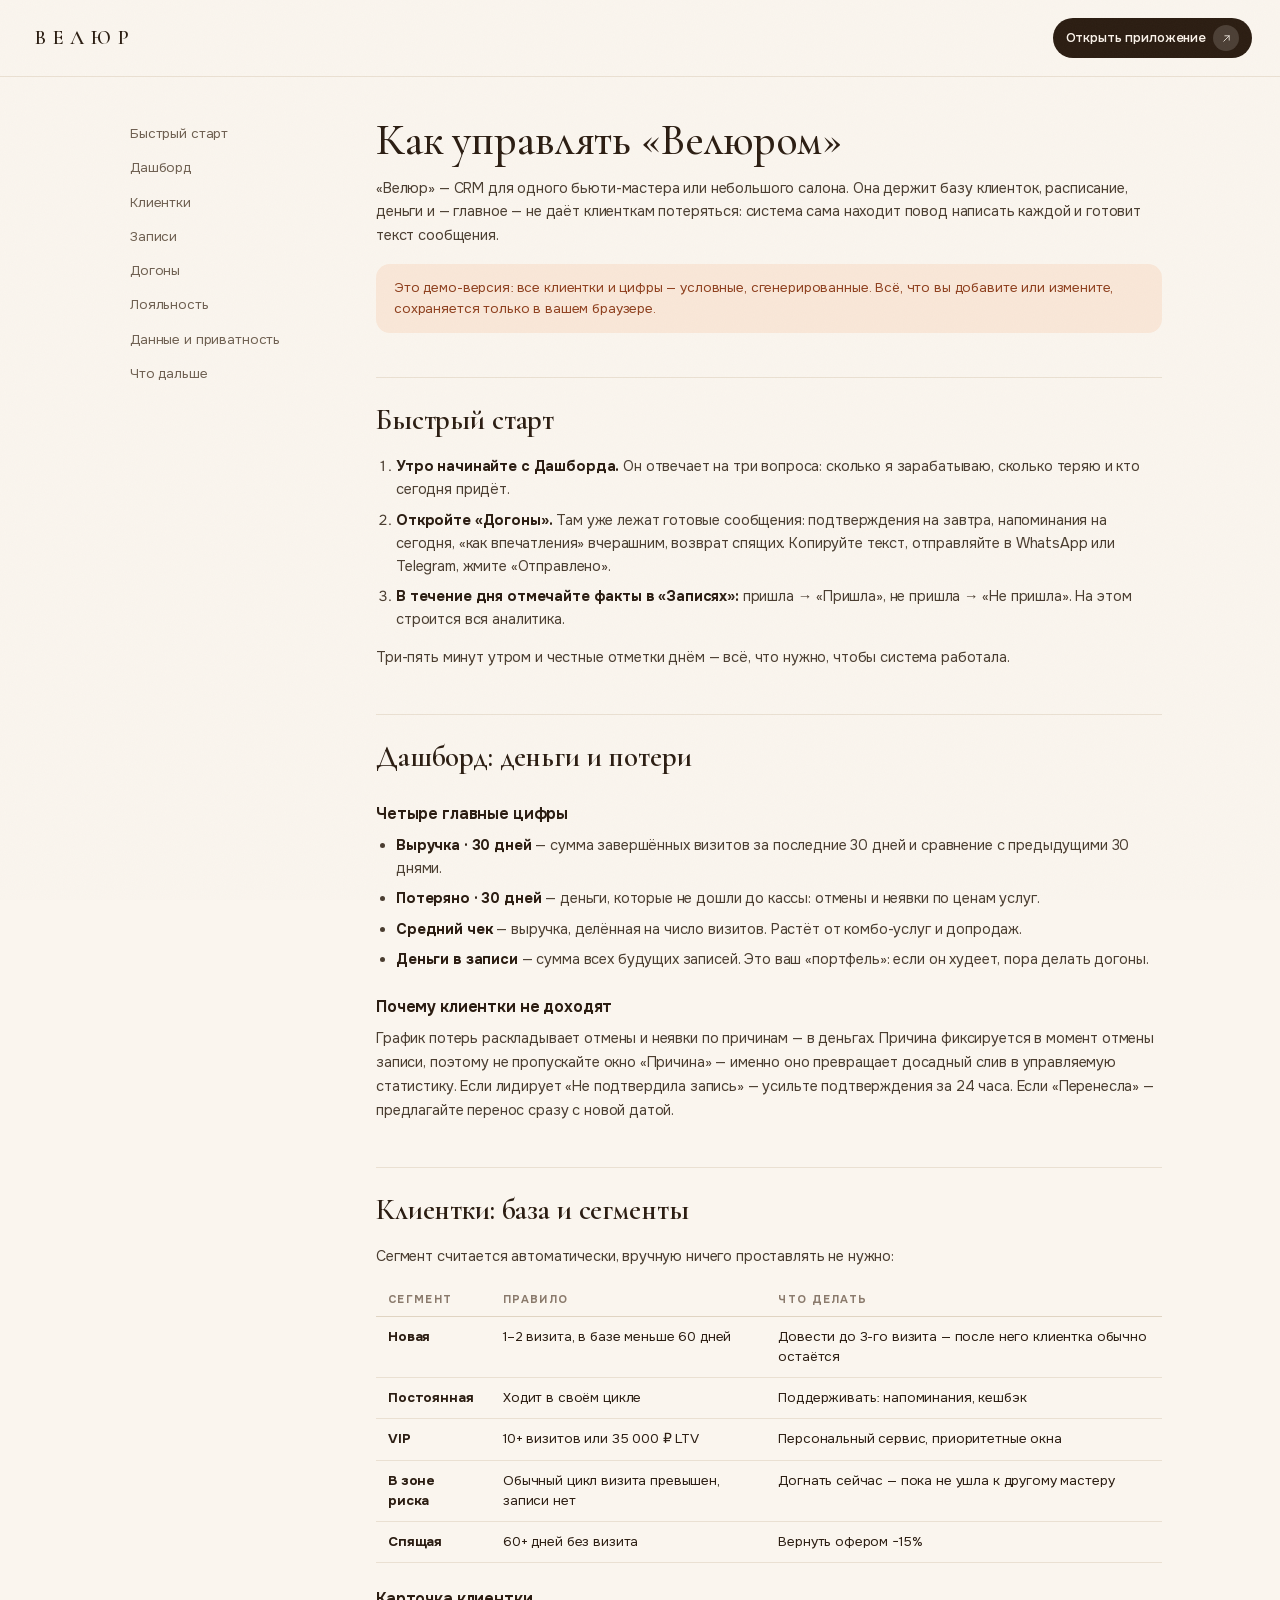
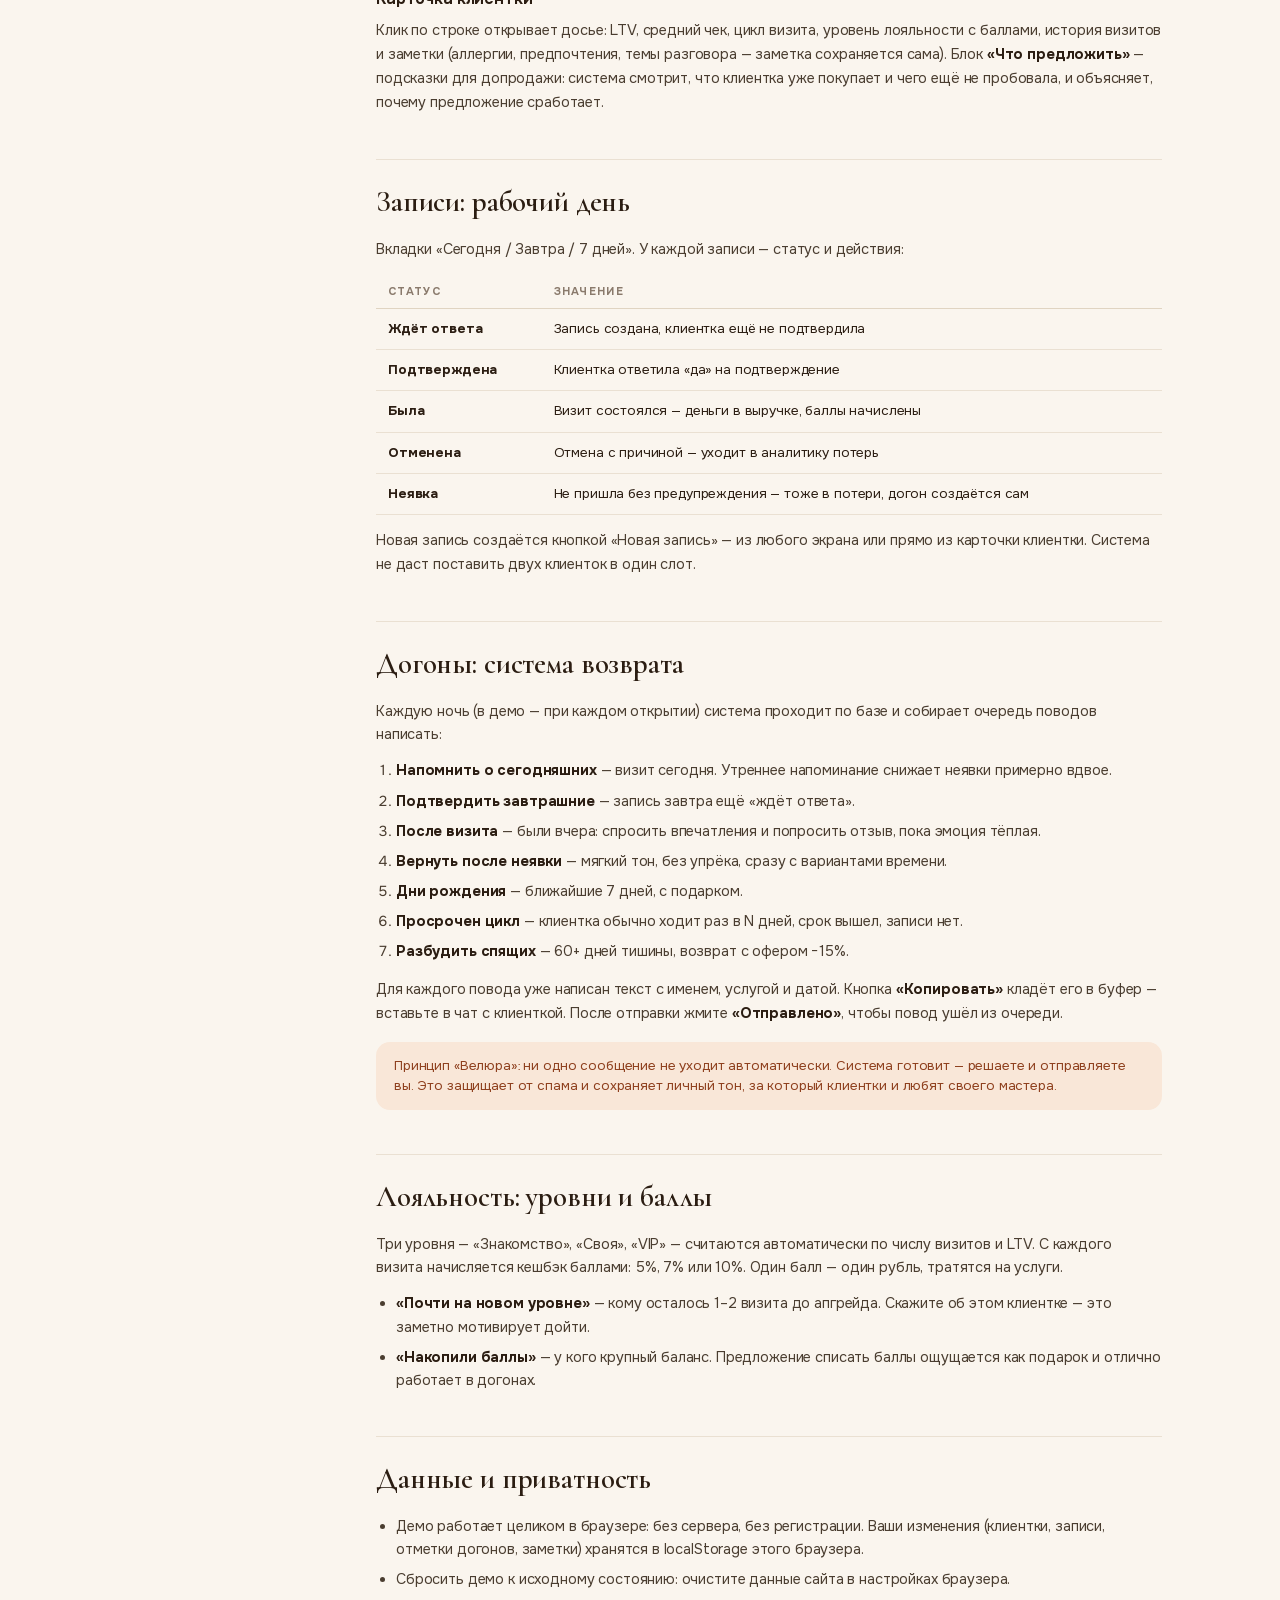
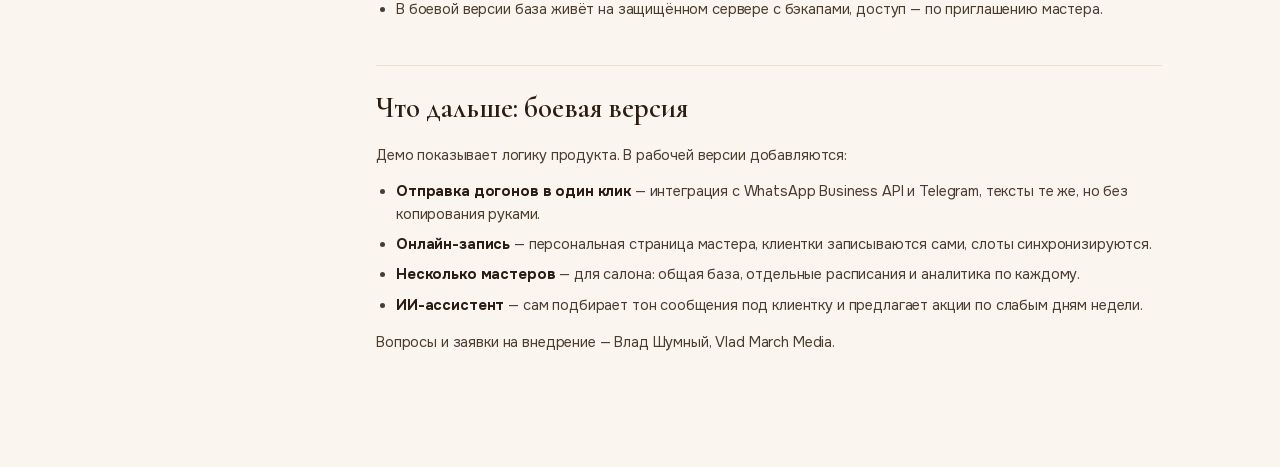
==== docs.html @ 7a808d39 "ВЕЛЮР — CRM для бьюти-мастеров: база клиенток, догоны, аналитика потерь, лояльность Демо на статике:" ====
<!DOCTYPE html>
<html lang="ru">
<head>
  <meta charset="UTF-8">
  <meta name="viewport" content="width=device-width, initial-scale=1.0">
  <title>Документация — ВЕЛЮР CRM</title>
  <meta name="description" content="Как управлять CRM «Велюр»: клиентки, записи, догоны, аналитика, лояльность.">
  <link rel="icon" href="data:image/svg+xml,%3Csvg xmlns='http://www.w3.org/2000/svg' viewBox='0 0 64 64'%3E%3Crect width='64' height='64' rx='14' fill='%232B1D12'/%3E%3Ctext x='32' y='45' font-family='Georgia,serif' font-size='36' fill='%23FBF3EA' text-anchor='middle'%3EВ%3C/text%3E%3C/svg%3E">
  <link rel="stylesheet" href="styles.css">
</head>
<body>
  <div class="docs-topbar">
    <a class="brand-word" style="font-size:20px;" href="index.html">ВЕЛЮР</a>
    <a class="btn btn-primary btn-sm" href="index.html">Открыть приложение <span class="btn-orb"><svg viewBox="0 0 24 24" fill="none" stroke="currentColor" stroke-width="1.5" stroke-linecap="round" stroke-linejoin="round"><path d="M7 17 17 7M9 7h8v8"/></svg></span></a>
  </div>

  <div class="docs-shell">
    <nav class="docs-toc">
      <a href="#start">Быстрый старт</a>
      <a href="#dashboard">Дашборд</a>
      <a href="#clients">Клиентки</a>
      <a href="#schedule">Записи</a>
      <a href="#retention">Догоны</a>
      <a href="#loyalty">Лояльность</a>
      <a href="#data">Данные и приватность</a>
      <a href="#next">Что дальше</a>
    </nav>

    <article class="docs-body">
      <h1>Как управлять «Велюром»</h1>
      <p>«Велюр» — CRM для одного бьюти-мастера или небольшого салона. Она держит базу клиенток, расписание, деньги и — главное — не даёт клиенткам потеряться: система сама находит повод написать каждой и готовит текст сообщения.</p>
      <div class="doc-note">Это демо-версия: все клиентки и цифры — условные, сгенерированные. Всё, что вы добавите или измените, сохраняется только в вашем браузере.</div>

      <h2 id="start">Быстрый старт</h2>
      <ol>
        <li><b>Утро начинайте с Дашборда.</b> Он отвечает на три вопроса: сколько я зарабатываю, сколько теряю и кто сегодня придёт.</li>
        <li><b>Откройте «Догоны».</b> Там уже лежат готовые сообщения: подтверждения на завтра, напоминания на сегодня, «как впечатления» вчерашним, возврат спящих. Копируйте текст, отправляйте в WhatsApp или Telegram, жмите «Отправлено».</li>
        <li><b>В течение дня отмечайте факты в «Записях»:</b> пришла → «Пришла», не пришла → «Не пришла». На этом строится вся аналитика.</li>
      </ol>
      <p>Три-пять минут утром и честные отметки днём — всё, что нужно, чтобы система работала.</p>

      <h2 id="dashboard">Дашборд: деньги и потери</h2>
      <h3>Четыре главные цифры</h3>
      <ul>
        <li><b>Выручка · 30 дней</b> — сумма завершённых визитов за последние 30 дней и сравнение с предыдущими 30 днями.</li>
        <li><b>Потеряно · 30 дней</b> — деньги, которые не дошли до кассы: отмены и неявки по ценам услуг.</li>
        <li><b>Средний чек</b> — выручка, делённая на число визитов. Растёт от комбо-услуг и допродаж.</li>
        <li><b>Деньги в записи</b> — сумма всех будущих записей. Это ваш «портфель»: если он худеет, пора делать догоны.</li>
      </ul>
      <h3>Почему клиентки не доходят</h3>
      <p>График потерь раскладывает отмены и неявки по причинам — в деньгах. Причина фиксируется в момент отмены записи, поэтому не пропускайте окно «Причина» — именно оно превращает досадный слив в управляемую статистику. Если лидирует «Не подтвердила запись» — усильте подтверждения за 24 часа. Если «Перенесла» — предлагайте перенос сразу с новой датой.</p>

      <h2 id="clients">Клиентки: база и сегменты</h2>
      <p>Сегмент считается автоматически, вручную ничего проставлять не нужно:</p>
      <table>
        <tr><th>Сегмент</th><th>Правило</th><th>Что делать</th></tr>
        <tr><td><b>Новая</b></td><td>1–2 визита, в базе меньше 60 дней</td><td>Довести до 3-го визита — после него клиентка обычно остаётся</td></tr>
        <tr><td><b>Постоянная</b></td><td>Ходит в своём цикле</td><td>Поддерживать: напоминания, кешбэк</td></tr>
        <tr><td><b>VIP</b></td><td>10+ визитов или 35 000 ₽ LTV</td><td>Персональный сервис, приоритетные окна</td></tr>
        <tr><td><b>В зоне риска</b></td><td>Обычный цикл визита превышен, записи нет</td><td>Догнать сейчас — пока не ушла к другому мастеру</td></tr>
        <tr><td><b>Спящая</b></td><td>60+ дней без визита</td><td>Вернуть офером −15%</td></tr>
      </table>
      <h3>Карточка клиентки</h3>
      <p>Клик по строке открывает досье: LTV, средний чек, цикл визита, уровень лояльности с баллами, история визитов и заметки (аллергии, предпочтения, темы разговора — заметка сохраняется сама). Блок <b>«Что предложить»</b> — подсказки для допродажи: система смотрит, что клиентка уже покупает и чего ещё не пробовала, и объясняет, почему предложение сработает.</p>

      <h2 id="schedule">Записи: рабочий день</h2>
      <p>Вкладки «Сегодня / Завтра / 7 дней». У каждой записи — статус и действия:</p>
      <table>
        <tr><th>Статус</th><th>Значение</th></tr>
        <tr><td><b>Ждёт ответа</b></td><td>Запись создана, клиентка ещё не подтвердила</td></tr>
        <tr><td><b>Подтверждена</b></td><td>Клиентка ответила «да» на подтверждение</td></tr>
        <tr><td><b>Была</b></td><td>Визит состоялся — деньги в выручке, баллы начислены</td></tr>
        <tr><td><b>Отменена</b></td><td>Отмена с причиной — уходит в аналитику потерь</td></tr>
        <tr><td><b>Неявка</b></td><td>Не пришла без предупреждения — тоже в потери, догон создаётся сам</td></tr>
      </table>
      <p>Новая запись создаётся кнопкой «Новая запись» — из любого экрана или прямо из карточки клиентки. Система не даст поставить двух клиенток в один слот.</p>

      <h2 id="retention">Догоны: система возврата</h2>
      <p>Каждую ночь (в демо — при каждом открытии) система проходит по базе и собирает очередь поводов написать:</p>
      <ol>
        <li><b>Напомнить о сегодняшних</b> — визит сегодня. Утреннее напоминание снижает неявки примерно вдвое.</li>
        <li><b>Подтвердить завтрашние</b> — запись завтра ещё «ждёт ответа».</li>
        <li><b>После визита</b> — были вчера: спросить впечатления и попросить отзыв, пока эмоция тёплая.</li>
        <li><b>Вернуть после неявки</b> — мягкий тон, без упрёка, сразу с вариантами времени.</li>
        <li><b>Дни рождения</b> — ближайшие 7 дней, с подарком.</li>
        <li><b>Просрочен цикл</b> — клиентка обычно ходит раз в N дней, срок вышел, записи нет.</li>
        <li><b>Разбудить спящих</b> — 60+ дней тишины, возврат с офером −15%.</li>
      </ol>
      <p>Для каждого повода уже написан текст с именем, услугой и датой. Кнопка <b>«Копировать»</b> кладёт его в буфер — вставьте в чат с клиенткой. После отправки жмите <b>«Отправлено»</b>, чтобы повод ушёл из очереди.</p>
      <div class="doc-note">Принцип «Велюра»: ни одно сообщение не уходит автоматически. Система готовит — решаете и отправляете вы. Это защищает от спама и сохраняет личный тон, за который клиентки и любят своего мастера.</div>

      <h2 id="loyalty">Лояльность: уровни и баллы</h2>
      <p>Три уровня — «Знакомство», «Своя», «VIP» — считаются автоматически по числу визитов и LTV. С каждого визита начисляется кешбэк баллами: 5%, 7% или 10%. Один балл — один рубль, тратятся на услуги.</p>
      <ul>
        <li><b>«Почти на новом уровне»</b> — кому осталось 1–2 визита до апгрейда. Скажите об этом клиентке — это заметно мотивирует дойти.</li>
        <li><b>«Накопили баллы»</b> — у кого крупный баланс. Предложение списать баллы ощущается как подарок и отлично работает в догонах.</li>
      </ul>

      <h2 id="data">Данные и приватность</h2>
      <ul>
        <li>Демо работает целиком в браузере: без сервера, без регистрации. Ваши изменения (клиентки, записи, отметки догонов, заметки) хранятся в localStorage этого браузера.</li>
        <li>Сбросить демо к исходному состоянию: очистите данные сайта в настройках браузера.</li>
        <li>В боевой версии база живёт на защищённом сервере с бэкапами, доступ — по приглашению мастера.</li>
      </ul>

      <h2 id="next">Что дальше: боевая версия</h2>
      <p>Демо показывает логику продукта. В рабочей версии добавляются:</p>
      <ul>
        <li><b>Отправка догонов в один клик</b> — интеграция с WhatsApp Business API и Telegram, тексты те же, но без копирования руками.</li>
        <li><b>Онлайн-запись</b> — персональная страница мастера, клиентки записываются сами, слоты синхронизируются.</li>
        <li><b>Несколько мастеров</b> — для салона: общая база, отдельные расписания и аналитика по каждому.</li>
        <li><b>ИИ-ассистент</b> — сам подбирает тон сообщения под клиентку и предлагает акции по слабым дням недели.</li>
      </ul>
      <p>Вопросы и заявки на внедрение — Влад Шумный, Vlad March Media.</p>
    </article>
  </div>
</body>
</html>
---- styles.css ----
/* ВЕЛЮР — дизайн-система.
   Тёплый editorial-продакт: пергамент, коньячный ink, терракотовый акцент.
   Cormorant Garamond (дисплей) + Onest (UI), обе с кириллицей. */

@import url('assets/fonts/fonts.css');

:root {
  /* Поверхности */
  --parchment: #FAF5EE;
  --canvas: #FFFFFF;
  --fog: #F4EDE3;
  --mist: #F9E7D8;
  --ink: #2B1D12;
  --ink-2: #6E5F50;
  --ink-3: #8A7A6C; /* 4.5:1 на пергаменте — мелкий функциональный текст читается */
  --hairline: #EAE0D2;
  --hairline-2: #E0D4C2;

  /* Акценты */
  --accent: #B4542A;
  --accent-deep: #8E3F1D;
  --accent-soft: #F6DCCB;
  --blush: #EBC3CC;
  --blush-deep: #B96A7E;

  /* Статусы (зарезервированы, не для серий) */
  --good: #1B8A5A;
  --good-soft: #E3F1E8;
  --warn: #A8791A;
  --warn-soft: #F6EDD7;
  --bad: #B23330;
  --bad-soft: #F7E4E1;
  --neutral-soft: #EFE9DF;

  /* Категориальная палитра графиков (валидирована: CVD/контраст) */
  --c1: #C05B2E;
  --c2: #1B8A5A;
  --c3: #8A5A9E;
  --c4: #A8791A;
  --c5: #4E68B8;
  --c6: #C4718A;

  /* Тени */
  --shadow-card: 0 0 0 1px rgba(43, 29, 18, 0.04), 0 12px 24px -12px rgba(43, 29, 18, 0.12);
  --shadow-float: 0 0 0 1px rgba(43, 29, 18, 0.05), 0 24px 48px -16px rgba(43, 29, 18, 0.22);

  /* Радиусы */
  --r-card: 20px;
  --r-input: 12px;
  --r-chip: 999px;

  /* Шрифты */
  --font-display: 'Cormorant Garamond', 'Georgia', serif;
  --font-ui: 'Onest', -apple-system, sans-serif;

  /* Motion */
  --dur-fast: 140ms;
  --dur-base: 240ms;
  --dur-slow: 520ms;
  --dur-cinematic: 800ms;
  --ease-standard: cubic-bezier(0.32, 0.72, 0, 1);
  --ease-out-soft: cubic-bezier(0.22, 0.61, 0.36, 1);
  --ease-spring: cubic-bezier(0.34, 1.4, 0.44, 1);
}

* { margin: 0; padding: 0; box-sizing: border-box; }
html { -webkit-text-size-adjust: 100%; }
body {
  font-family: var(--font-ui);
  font-size: 14.5px;
  line-height: 1.5;
  color: var(--ink);
  background: var(--parchment);
  -webkit-font-smoothing: antialiased;
  letter-spacing: -0.01em;
}
button { font: inherit; color: inherit; background: none; border: 0; cursor: pointer; }
input, select, textarea { font: inherit; color: inherit; }
a { color: inherit; }
::selection { background: var(--accent-soft); }
:focus-visible { outline: 2px solid var(--accent); outline-offset: 2px; border-radius: 8px; }
tr:focus-visible { outline-offset: -2px; }

/* Зерно поверх всего — тактильность бумаги */
body::after {
  content: '';
  position: fixed; inset: 0;
  pointer-events: none; z-index: 200;
  opacity: 0.028;
  background-image: url("data:image/svg+xml,%3Csvg xmlns='http://www.w3.org/2000/svg' width='140' height='140'%3E%3Cfilter id='n'%3E%3CfeTurbulence type='fractalNoise' baseFrequency='0.9' numOctaves='2'/%3E%3C/filter%3E%3Crect width='140' height='140' filter='url(%23n)'/%3E%3C/svg%3E");
}

/* ==================== Каркас ==================== */
.shell { display: flex; min-height: 100dvh; }

.sidebar {
  width: 244px; flex: 0 0 244px;
  padding: 26px 18px 20px;
  display: flex; flex-direction: column; gap: 6px;
  border-right: 1px solid var(--hairline);
  position: sticky; top: 0; height: 100dvh;
}
.brand { padding: 2px 10px 18px; }
.brand-word {
  font-family: var(--font-display);
  font-size: 27px; font-weight: 600;
  letter-spacing: 0.34em; text-indent: 0.34em;
  color: var(--ink);
  display: block; text-align: center;
  text-decoration: none;
}
.brand-sub {
  display: block; text-align: center;
  font-size: 10px; letter-spacing: 0.32em; text-indent: 0.32em;
  text-transform: uppercase; color: var(--ink-3);
  margin-top: 3px;
}

.master {
  display: flex; align-items: center; gap: 10px;
  padding: 10px; margin-bottom: 14px;
  background: var(--canvas);
  border: 1px solid var(--hairline);
  border-radius: 14px;
}
.master .ava { flex: 0 0 auto; }
.master b { display: block; font-size: 13.5px; font-weight: 600; }
.master span { display: block; font-size: 11.5px; color: var(--ink-3); margin-top: 1px; }

.nav { display: flex; flex-direction: column; gap: 2px; }
.nav-item {
  display: flex; align-items: center; gap: 11px;
  padding: 9.5px 12px;
  border-radius: 12px;
  font-size: 14px; font-weight: 500;
  color: var(--ink-2);
  text-decoration: none;
  transition: background var(--dur-fast) var(--ease-standard), color var(--dur-fast) var(--ease-standard);
  position: relative;
}
.nav-item svg { width: 18px; height: 18px; flex: 0 0 auto; stroke-width: 1.5; }
.nav-item:hover { background: var(--fog); color: var(--ink); }
.nav-item.active { background: var(--ink); color: #FBF3EA; }
.nav-item .nav-count {
  margin-left: auto;
  font-size: 11px; font-weight: 600;
  min-width: 20px; height: 20px; padding: 0 6px;
  display: inline-flex; align-items: center; justify-content: center;
  border-radius: 999px;
  background: var(--accent); color: #fff;
  position: relative; overflow: hidden;
}
/* шиммер по счётчику догонов */
.nav-count::after {
  content: '';
  position: absolute; inset: 0;
  background: linear-gradient(115deg, transparent 30%, rgba(255,255,255,0.45) 50%, transparent 70%);
  transform: translateX(-110%);
  animation: sheen 5.5s var(--ease-standard) infinite;
}
@keyframes sheen { 0%, 62% { transform: translateX(-110%); } 82%, 100% { transform: translateX(110%); } }

.sidebar-foot { margin-top: auto; display: flex; flex-direction: column; gap: 10px; padding: 0 6px; }
.demo-chip {
  display: inline-flex; align-items: center; gap: 7px;
  font-size: 11px; letter-spacing: 0.08em; text-transform: uppercase;
  color: var(--ink-3);
}
.live-dot {
  width: 7px; height: 7px; border-radius: 50%;
  background: var(--good);
  box-shadow: 0 0 0 0 rgba(27, 138, 90, 0.4);
  animation: pulse 2.6s var(--ease-standard) infinite;
}
@keyframes pulse {
  0% { box-shadow: 0 0 0 0 rgba(27, 138, 90, 0.38); }
  60% { box-shadow: 0 0 0 8px rgba(27, 138, 90, 0); }
  100% { box-shadow: 0 0 0 0 rgba(27, 138, 90, 0); }
}

/* ==================== Основная область ==================== */
.main { flex: 1; min-width: 0; padding: 30px 36px 60px; }
.page-head { display: flex; align-items: flex-end; justify-content: space-between; gap: 16px; margin-bottom: 24px; }
.page-title {
  font-family: var(--font-display);
  font-size: 38px; font-weight: 500; line-height: 1.05;
  letter-spacing: -0.01em;
}
.page-kicker {
  font-size: 11.5px; letter-spacing: 0.22em; text-transform: uppercase;
  color: var(--accent); font-weight: 600;
  margin-bottom: 8px;
}
.page-sub { color: var(--ink-2); margin-top: 8px; font-size: 14px; max-width: 60ch; }
.head-actions { display: flex; gap: 10px; align-items: center; flex: 0 0 auto; }

/* ==================== Кнопки ==================== */
.btn {
  display: inline-flex; align-items: center; gap: 9px;
  padding: 10px 18px;
  border-radius: 999px;
  text-decoration: none;
  font-size: 14px; font-weight: 550;
  transition: transform var(--dur-fast) var(--ease-standard), background var(--dur-fast) var(--ease-standard),
              border-color var(--dur-fast) var(--ease-standard), box-shadow var(--dur-base) var(--ease-standard);
  white-space: nowrap;
}
.btn:active { transform: scale(0.97); }
.btn-primary { background: var(--ink); color: #FBF3EA; padding-right: 8px; }
.btn-primary:hover { background: #3C2A1A; box-shadow: 0 10px 22px -10px rgba(43, 29, 18, 0.5); }
.btn-primary .btn-orb {
  width: 26px; height: 26px; border-radius: 50%;
  background: rgba(251, 243, 234, 0.16);
  display: inline-flex; align-items: center; justify-content: center;
  transition: transform var(--dur-base) var(--ease-spring), background var(--dur-fast) var(--ease-standard);
}
.btn-primary:hover .btn-orb { transform: translateX(2px) scale(1.06); background: var(--accent); }
.btn-orb svg { width: 13px; height: 13px; }
.btn-ghost {
  border: 1px solid var(--hairline-2);
  background: var(--canvas); color: var(--ink);
}
.btn-ghost:hover { border-color: var(--ink-3); background: var(--fog); }
.btn-accent { background: var(--accent); color: #fff; }
.btn-accent:hover { background: var(--accent-deep); }
.btn-sm { padding: 7px 13px; font-size: 13px; gap: 7px; }
.btn-icon {
  width: 34px; height: 34px; padding: 0;
  border-radius: 10px; display: inline-flex; align-items: center; justify-content: center;
  color: var(--ink-2);
  transition: background var(--dur-fast) var(--ease-standard), color var(--dur-fast) var(--ease-standard);
}
.btn-icon:hover { background: var(--fog); color: var(--ink); }
.btn-icon svg { width: 17px; height: 17px; }

/* ==================== Карточки / сетки ==================== */
.card {
  background: var(--canvas);
  border-radius: var(--r-card);
  box-shadow: var(--shadow-card);
  padding: 22px;
}
.card-title { font-size: 15px; font-weight: 650; letter-spacing: -0.01em; display: flex; align-items: center; gap: 8px; }
.card-hint { font-size: 12.5px; color: var(--ink-3); margin-top: 2px; }
.card-head { display: flex; align-items: flex-start; justify-content: space-between; gap: 12px; margin-bottom: 16px; }

.grid-stats { display: grid; grid-template-columns: repeat(4, 1fr); gap: 14px; margin-bottom: 14px; }
.grid-stats.grid-3 { grid-template-columns: repeat(3, 1fr); }
.grid-2 { display: grid; grid-template-columns: 1.55fr 1fr; gap: 14px; margin-bottom: 14px; }
.grid-2b { display: grid; grid-template-columns: 1fr 1fr; gap: 14px; margin-bottom: 14px; }

/* Горизонтальные бары */
.hb-row { display: grid; grid-template-columns: 150px 1fr 110px; gap: 12px; align-items: center; padding: 7px 0; }
.hb-label { font-size: 13px; color: var(--ink-2); white-space: nowrap; overflow: hidden; text-overflow: ellipsis; }
.hb-track { height: 14px; border-radius: 4px; background: var(--fog); overflow: hidden; }
.hb-fill { height: 100%; border-radius: 4px; }
.hb-val { text-align: right; font-size: 13px; font-weight: 650; font-variant-numeric: tabular-nums; white-space: nowrap; }

/* Стат-плитки */
.stat { position: relative; overflow: hidden; }
.stat .stat-label { font-size: 12px; letter-spacing: 0.14em; text-transform: uppercase; color: var(--ink-3); font-weight: 600; }
.stat .stat-value {
  font-family: var(--font-display);
  font-size: 40px; font-weight: 600; line-height: 1.08;
  margin-top: 10px; letter-spacing: -0.01em;
  font-variant-numeric: lining-nums;
}
.stat .stat-value small { font-size: 22px; font-weight: 500; color: var(--ink-2); }
.stat .stat-foot { margin-top: 8px; font-size: 12.5px; color: var(--ink-2); display: flex; align-items: center; gap: 7px; }
.delta { display: inline-flex; align-items: center; gap: 3px; font-weight: 650; font-size: 12px; padding: 2px 8px; border-radius: 999px; }
.delta.up { color: var(--good); background: var(--good-soft); }
.delta.down { color: var(--bad); background: var(--bad-soft); }
.delta svg { width: 11px; height: 11px; }
.stat-line { position: absolute; top: 0; left: 22px; right: 22px; height: 3px; border-radius: 0 0 4px 4px; background: var(--accent); opacity: 0.85; }
.stat.loss .stat-line { background: var(--bad); }
.stat.money .stat-line { background: var(--good); }
.stat.future .stat-line { background: var(--c4); }

/* ==================== Чипы, теги, статусы ==================== */
.chips { display: flex; gap: 8px; flex-wrap: wrap; }
.chip {
  padding: 7px 14px;
  border-radius: 999px;
  font-size: 13px; font-weight: 500;
  border: 1px solid var(--hairline-2);
  background: var(--canvas); color: var(--ink-2);
  transition: all var(--dur-fast) var(--ease-standard);
}
.chip:hover { border-color: var(--ink-3); color: var(--ink); }
.chip.active { background: var(--ink); color: #FBF3EA; border-color: var(--ink); }
.chip b { font-weight: 650; margin-left: 5px; opacity: 0.65; font-size: 12px; }

.tag {
  display: inline-flex; align-items: center; gap: 5px;
  font-size: 11.5px; font-weight: 600;
  padding: 3px 9px; border-radius: 999px;
}
.tag.vip { background: var(--mist); color: var(--accent-deep); }
.tag.new { background: var(--good-soft); color: var(--good); }
.tag.sleeping { background: var(--neutral-soft); color: var(--ink-2); }
.tag.risk { background: var(--warn-soft); color: var(--warn); }
.tag.regular { background: var(--fog); color: var(--ink-2); }

.status {
  display: inline-flex; align-items: center; gap: 6px;
  font-size: 12px; font-weight: 600;
  padding: 4px 10px; border-radius: 999px;
}
.status::before { content: ''; width: 6px; height: 6px; border-radius: 50%; background: currentColor; }
.status.done { color: var(--good); background: var(--good-soft); }
.status.confirmed { color: #2E6E4E; background: #EAF3EC; }
.status.pending { color: var(--warn); background: var(--warn-soft); }
.status.cancelled { color: var(--ink-2); background: var(--neutral-soft); }
.status.no_show { color: var(--bad); background: var(--bad-soft); }

/* ==================== Аватары ==================== */
.ava {
  width: 38px; height: 38px; border-radius: 50%;
  display: inline-flex; align-items: center; justify-content: center;
  font-size: 13px; font-weight: 650; letter-spacing: 0.02em;
  color: var(--ink);
  flex: 0 0 auto;
}
.ava.lg { width: 56px; height: 56px; font-size: 18px; }
.ava.a0 { background: #F3DCCB; } .ava.a1 { background: #EBD8E4; }
.ava.a2 { background: #D9E6DA; } .ava.a3 { background: #F0E1C8; }
.ava.a4 { background: #DCE2EF; } .ava.a5 { background: #F0D8D4; }

/* ==================== Таблица клиентов ==================== */
.table-wrap { overflow-x: auto; }
table.clients { width: 100%; border-collapse: collapse; }
table.clients th {
  text-align: left; font-size: 11px; font-weight: 650;
  letter-spacing: 0.14em; text-transform: uppercase;
  color: var(--ink-3);
  padding: 10px 14px; border-bottom: 1px solid var(--hairline);
  white-space: nowrap;
}
table.clients td { padding: 12px 14px; border-bottom: 1px solid var(--hairline); font-size: 13.5px; white-space: nowrap; }
table.clients tr:last-child td { border-bottom: 0; }
table.clients tbody tr { cursor: pointer; transition: background var(--dur-fast) var(--ease-standard); }
table.clients tbody tr:hover { background: var(--parchment); }
.cell-name { display: flex; align-items: center; gap: 11px; font-weight: 550; }
.cell-name .sub { display: block; font-weight: 400; font-size: 12px; color: var(--ink-3); }
td.num { font-variant-numeric: tabular-nums; }

.searchbox {
  display: flex; align-items: center; gap: 9px;
  background: var(--canvas);
  border: 1px solid var(--hairline-2);
  border-radius: 999px;
  padding: 9px 16px;
  min-width: 260px;
  transition: border-color var(--dur-fast) var(--ease-standard), box-shadow var(--dur-fast) var(--ease-standard);
}
.searchbox:focus-within { border-color: var(--ink-2); box-shadow: 0 0 0 3px rgba(180, 84, 42, 0.1); }
.searchbox svg { width: 15px; height: 15px; color: var(--ink-3); flex: 0 0 auto; }
.searchbox input { border: 0; outline: 0; background: none; width: 100%; font-size: 14px; }
.searchbox input::placeholder { color: var(--ink-3); }

/* ==================== Расписание ==================== */
.slot-row {
  display: flex; align-items: center; gap: 16px;
  padding: 13px 6px;
  border-bottom: 1px solid var(--hairline);
}
.slot-row:last-child { border-bottom: 0; }
.slot-time {
  font-family: var(--font-display);
  font-size: 21px; font-weight: 600;
  width: 60px; flex: 0 0 auto;
  font-variant-numeric: lining-nums tabular-nums;
}
.slot-info { flex: 1; min-width: 0; }
.slot-info b { font-weight: 600; font-size: 14px; }
.slot-info span { display: block; font-size: 12.5px; color: var(--ink-2); margin-top: 1px; }
.slot-price { font-weight: 650; font-variant-numeric: tabular-nums; font-size: 14px; }
.slot-actions { display: flex; gap: 6px; }
.slot-row.past { opacity: 0.82; }

/* ==================== Догоны ==================== */
.ret-group { margin-bottom: 26px; }
.ret-group-head { display: flex; align-items: baseline; gap: 10px; margin-bottom: 12px; }
.ret-group-head h3 { font-family: var(--font-display); font-size: 22px; font-weight: 600; }
.ret-group-head .cnt { font-size: 12px; font-weight: 650; color: var(--accent-deep); background: var(--mist); border-radius: 999px; padding: 2px 9px; }
.ret-group-head .why { font-size: 12.5px; color: var(--ink-3); }
.ret-grid { display: grid; grid-template-columns: 1fr 1fr; gap: 14px; }
.ret-card { display: flex; flex-direction: column; gap: 12px; position: relative; overflow: hidden; }
.ret-card .ret-who { display: flex; align-items: center; gap: 11px; }
.ret-card .ret-who b { font-size: 14.5px; font-weight: 600; display: block; }
.ret-card .ret-who span { font-size: 12.5px; color: var(--ink-2); display: block; margin-top: 1px; }
.ret-msg {
  background: var(--parchment);
  border: 1px dashed var(--hairline-2);
  border-radius: 14px;
  padding: 13px 15px;
  font-size: 13.5px; line-height: 1.55;
  color: var(--ink);
  white-space: pre-line;
}
.ret-foot { display: flex; align-items: center; gap: 8px; }
.ret-foot .spacer { flex: 1; }
.ret-card.sent { opacity: 0.55; }
.ret-card.sent .ret-msg { text-decoration: none; }
.sent-mark { display: inline-flex; align-items: center; gap: 6px; color: var(--good); font-size: 13px; font-weight: 600; }
.sent-mark svg { width: 14px; height: 14px; }

/* ==================== Лояльность ==================== */
.tier-grid { display: grid; grid-template-columns: repeat(3, 1fr); gap: 14px; margin-bottom: 14px; }
.tier-card { position: relative; overflow: hidden; }
.tier-card .tier-name { font-family: var(--font-display); font-size: 26px; font-weight: 600; }
.tier-card .tier-cond { font-size: 12.5px; color: var(--ink-2); margin-top: 2px; }
.tier-card ul { list-style: none; margin-top: 14px; display: flex; flex-direction: column; gap: 8px; }
.tier-card li { font-size: 13.5px; display: flex; gap: 9px; align-items: flex-start; color: var(--ink-2); }
.tier-card li svg { width: 14px; height: 14px; color: var(--accent); flex: 0 0 auto; margin-top: 2.5px; }
.tier-card .tier-cb {
  position: absolute; top: 18px; right: 18px;
  font-size: 12px; font-weight: 650;
  background: var(--mist); color: var(--accent-deep);
  padding: 4px 11px; border-radius: 999px;
}
.tier-card.hi { background: linear-gradient(160deg, #FFF9F2 0%, var(--mist) 100%); }

/* ==================== Сайд-панель клиента ==================== */
.sheet-veil {
  position: fixed; inset: 0; z-index: 90;
  background: rgba(43, 29, 18, 0.28);
  opacity: 0; pointer-events: none;
  transition: opacity var(--dur-base) var(--ease-standard);
}
.sheet-veil.open { opacity: 1; pointer-events: auto; }
.sheet {
  position: fixed; top: 0; right: 0; bottom: 0; z-index: 91;
  width: min(460px, 100vw);
  background: var(--parchment);
  box-shadow: var(--shadow-float);
  transform: translateX(103%);
  transition: transform var(--dur-slow) var(--ease-standard);
  overflow-y: auto;
  padding: 26px 26px 40px;
}
.sheet.open { transform: translateX(0); }
.sheet-close { position: absolute; top: 18px; right: 18px; }
.sheet-head { display: flex; gap: 14px; align-items: center; margin-bottom: 6px; }
.sheet-head h2 { font-family: var(--font-display); font-size: 27px; font-weight: 600; line-height: 1.1; }
.sheet-contacts { font-size: 13px; color: var(--ink-2); margin: 2px 0 0; }
.sheet-tags { display: flex; gap: 6px; margin-top: 7px; flex-wrap: wrap; }
.sheet-actions { display: flex; gap: 8px; margin: 16px 0; }
.sheet-section { margin-top: 18px; }
.sheet-section > h4 {
  font-size: 11px; font-weight: 650; letter-spacing: 0.18em; text-transform: uppercase;
  color: var(--ink-3); margin-bottom: 10px;
}
.kv-grid { display: grid; grid-template-columns: 1fr 1fr; gap: 10px; }
.kv {
  background: var(--canvas); border-radius: 14px; padding: 12px 14px;
  box-shadow: var(--shadow-card);
}
.kv .k { font-size: 11.5px; color: var(--ink-3); font-weight: 550; }
.kv .v { font-family: var(--font-display); font-size: 22px; font-weight: 600; margin-top: 2px; font-variant-numeric: lining-nums tabular-nums; }
.kv .v small { font-size: 14px; color: var(--ink-2); }

.reco {
  display: flex; gap: 11px; align-items: flex-start;
  background: var(--canvas); border-radius: 14px; padding: 13px 15px;
  box-shadow: var(--shadow-card);
  margin-bottom: 8px;
  border-left: 3px solid var(--accent);
}
.reco svg { width: 16px; height: 16px; color: var(--accent); flex: 0 0 auto; margin-top: 2px; }
.reco b { font-size: 13.5px; font-weight: 600; display: block; }
.reco span { font-size: 12.5px; color: var(--ink-2); display: block; margin-top: 2px; line-height: 1.5; }

.loyal-box {
  background: linear-gradient(150deg, #FFF9F2, var(--mist));
  border-radius: 16px; padding: 16px;
  box-shadow: var(--shadow-card);
}
.loyal-box .lb-top { display: flex; justify-content: space-between; align-items: baseline; }
.loyal-box .lb-tier { font-family: var(--font-display); font-size: 21px; font-weight: 600; }
.loyal-box .lb-pts { font-size: 13px; font-weight: 650; color: var(--accent-deep); }
.progress { height: 6px; border-radius: 999px; background: rgba(43, 29, 18, 0.09); margin: 12px 0 6px; overflow: hidden; }
.progress i {
  display: block; height: 100%; border-radius: 999px;
  background: var(--accent);
  transform-origin: left;
  transform: scaleX(var(--p, 0));
  transition: transform var(--dur-cinematic) var(--ease-standard);
}
.loyal-box .lb-next { font-size: 12px; color: var(--ink-2); }

.visit-item { display: flex; gap: 12px; padding: 9px 2px; border-bottom: 1px solid var(--hairline); align-items: center; }
.visit-item:last-child { border-bottom: 0; }
.visit-item .vd { font-size: 12.5px; color: var(--ink-3); width: 72px; flex: 0 0 auto; font-variant-numeric: tabular-nums; }
.visit-item .vs { flex: 1; font-size: 13.5px; }
.visit-item .vp { font-weight: 650; font-size: 13px; font-variant-numeric: tabular-nums; }

.note-area {
  width: 100%; min-height: 84px; resize: vertical;
  background: var(--canvas); border: 1px solid var(--hairline-2);
  border-radius: 14px; padding: 12px 14px;
  font-size: 13.5px; line-height: 1.55;
  outline: none;
  transition: border-color var(--dur-fast) var(--ease-standard);
}
.note-area:focus { border-color: var(--accent); }

/* ==================== Модалки ==================== */
.modal-veil {
  position: fixed; inset: 0; z-index: 95;
  background: rgba(43, 29, 18, 0.32);
  display: flex; align-items: center; justify-content: center;
  padding: 20px;
  opacity: 0; pointer-events: none;
  transition: opacity var(--dur-base) var(--ease-standard);
}
.modal-veil.open { opacity: 1; pointer-events: auto; }
.modal {
  width: min(440px, 100%);
  background: var(--parchment);
  border-radius: 22px;
  box-shadow: var(--shadow-float);
  padding: 26px;
  transform: translateY(14px) scale(0.98);
  transition: transform var(--dur-base) var(--ease-spring);
  max-height: 88dvh; overflow-y: auto;
}
.modal-veil.open .modal { transform: translateY(0) scale(1); }
.modal h3 { font-family: var(--font-display); font-size: 25px; font-weight: 600; margin-bottom: 16px; }
.field { margin-bottom: 13px; }
.field label { display: block; font-size: 12px; font-weight: 600; color: var(--ink-2); margin-bottom: 6px; letter-spacing: 0.04em; }
.field input, .field select, .field textarea {
  width: 100%;
  background: var(--canvas);
  border: 1px solid var(--hairline-2);
  border-radius: var(--r-input);
  padding: 10px 13px;
  font-size: 14px;
  outline: none;
  transition: border-color var(--dur-fast) var(--ease-standard), box-shadow var(--dur-fast) var(--ease-standard);
}
.field input:focus, .field select:focus, .field textarea:focus {
  border-color: var(--accent);
  box-shadow: 0 0 0 3px rgba(180, 84, 42, 0.12);
}
.field-row { display: grid; grid-template-columns: 1fr 1fr; gap: 10px; }
.modal-foot { display: flex; gap: 10px; justify-content: flex-end; margin-top: 20px; }

/* ==================== Тосты ==================== */
.toasts { position: fixed; bottom: 22px; left: 50%; transform: translateX(-50%); z-index: 120; display: flex; flex-direction: column; gap: 8px; align-items: center; }
.toast {
  background: var(--ink); color: #FBF3EA;
  font-size: 13.5px; font-weight: 500;
  padding: 11px 20px; border-radius: 999px;
  box-shadow: var(--shadow-float);
  display: flex; align-items: center; gap: 9px;
  animation: toast-in var(--dur-base) var(--ease-spring);
}
.toast svg { width: 15px; height: 15px; color: #7FC79F; }
@keyframes toast-in { from { opacity: 0; transform: translateY(12px) scale(0.96); } }
.toast.out { opacity: 0; transform: translateY(8px); transition: all var(--dur-base) var(--ease-standard); }

/* ==================== Графики ==================== */
.chart-box { position: relative; }
.chart-box svg { display: block; width: 100%; height: auto; }
.chart-tip {
  position: absolute; z-index: 5;
  background: var(--ink); color: #FBF3EA;
  font-size: 12px; line-height: 1.45;
  padding: 8px 12px; border-radius: 10px;
  pointer-events: none;
  opacity: 0;
  transform: translate(-50%, -108%);
  transition: opacity var(--dur-fast) var(--ease-standard);
  white-space: nowrap;
}
.chart-tip b { font-weight: 650; }
.chart-tip .tip-sub { color: rgba(251, 243, 234, 0.65); }
.axis-label { font-size: 11px; fill: var(--ink-3); font-family: var(--font-ui); }
.grid-line { stroke: var(--hairline); stroke-width: 1; }
.chart-draw path.line-main {
  stroke-dasharray: var(--len, 1200);
  stroke-dashoffset: var(--len, 1200);
  animation: draw var(--dur-cinematic) var(--ease-out-soft) 180ms forwards;
}
@keyframes draw { to { stroke-dashoffset: 0; } }
.bar-anim { transform-origin: left center; animation: growx var(--dur-slow) var(--ease-standard) backwards; }
.bar-anim-v { transform-origin: center bottom; animation: growy var(--dur-slow) var(--ease-standard) backwards; }
@keyframes growx { from { transform: scaleX(0); } }
@keyframes growy { from { transform: scaleY(0); } }

.legend { display: flex; gap: 14px; flex-wrap: wrap; margin-top: 12px; }
.legend span { display: inline-flex; align-items: center; gap: 7px; font-size: 12.5px; color: var(--ink-2); }
.legend i { width: 9px; height: 9px; border-radius: 3px; display: inline-block; }

/* ==================== Появление ==================== */
.reveal { opacity: 0; transform: translateY(14px); }
.reveal.in {
  opacity: 1; transform: translateY(0);
  transition: opacity var(--dur-slow) var(--ease-out-soft), transform var(--dur-slow) var(--ease-out-soft);
  transition-delay: var(--d, 0ms);
}

.empty {
  text-align: center; padding: 44px 20px; color: var(--ink-3);
}
.empty .empty-orn { font-family: var(--font-display); font-size: 34px; color: var(--hairline-2); display: block; margin-bottom: 8px; }

/* ==================== Docs ==================== */
.docs-shell { display: flex; max-width: 1100px; margin: 0 auto; gap: 48px; padding: 40px 28px 100px; }
.docs-toc { width: 210px; flex: 0 0 auto; position: sticky; top: 40px; align-self: flex-start; }
.docs-toc a {
  display: block; padding: 7px 12px; border-radius: 10px;
  font-size: 13.5px; color: var(--ink-2); text-decoration: none;
  transition: all var(--dur-fast) var(--ease-standard);
}
.docs-toc a:hover { background: var(--fog); color: var(--ink); }
.docs-body { flex: 1; min-width: 0; }
.docs-body h1 { font-family: var(--font-display); font-size: 44px; font-weight: 500; line-height: 1.08; margin-bottom: 12px; }
.docs-body h2 {
  font-family: var(--font-display); font-size: 29px; font-weight: 600;
  margin: 44px 0 14px; padding-top: 20px;
  border-top: 1px solid var(--hairline);
}
.docs-body h3 { font-size: 16px; font-weight: 650; margin: 24px 0 8px; }
.docs-body p { margin-bottom: 12px; color: #4A3D30; font-size: 14.5px; line-height: 1.65; }
.docs-body ul, .docs-body ol { margin: 0 0 14px 20px; }
.docs-body li { margin-bottom: 7px; color: #4A3D30; line-height: 1.6; }
.docs-body li b, .docs-body p b { color: var(--ink); }
.docs-body .doc-note {
  background: var(--mist); border-radius: 14px; padding: 14px 18px;
  font-size: 13.5px; color: var(--accent-deep);
  margin: 16px 0;
}
.docs-body table { width: 100%; border-collapse: collapse; margin: 14px 0; font-size: 13.5px; }
.docs-body th { text-align: left; font-size: 11px; text-transform: uppercase; letter-spacing: 0.12em; color: var(--ink-3); padding: 8px 12px; border-bottom: 1px solid var(--hairline-2); }
.docs-body td { padding: 10px 12px; border-bottom: 1px solid var(--hairline); vertical-align: top; }
.docs-topbar {
  display: flex; align-items: center; justify-content: space-between;
  padding: 18px 28px; border-bottom: 1px solid var(--hairline);
  position: sticky; top: 0; background: rgba(250, 245, 238, 0.9);
  backdrop-filter: blur(12px); z-index: 10;
}

/* ==================== Адаптив ==================== */
@media (max-width: 1180px) {
  .grid-stats { grid-template-columns: 1fr 1fr; }
  .grid-2, .grid-2b { grid-template-columns: 1fr; }
  .ret-grid { grid-template-columns: 1fr; }
  .tier-grid { grid-template-columns: 1fr; }
}
@media (max-width: 900px) {
  .shell { flex-direction: column; }
  .sidebar {
    position: fixed; top: auto; bottom: 0; left: 0; right: 0;
    width: 100%; height: auto; z-index: 80;
    flex-direction: row; align-items: center;
    padding: 8px 10px calc(8px + env(safe-area-inset-bottom));
    border-right: 0; border-top: 1px solid var(--hairline);
    background: rgba(250, 245, 238, 0.94);
    backdrop-filter: blur(14px);
    gap: 0;
  }
  .brand, .master, .sidebar-foot { display: none; }
  .nav { flex-direction: row; width: 100%; justify-content: space-around; }
  .nav-item { flex-direction: column; gap: 4px; font-size: 10.5px; padding: 6px 8px; }
  .nav-item[href="docs.html"] { display: none; }
  .nav-item .nav-count { position: absolute; top: 0; right: 4px; margin: 0; min-width: 16px; height: 16px; font-size: 9.5px; }
  .main { padding: 22px 16px 110px; }
  .page-title { font-size: 30px; }
  .page-head { flex-direction: column; align-items: flex-start; }
  .grid-stats, .grid-stats.grid-3 { grid-template-columns: 1fr 1fr; gap: 10px; }
  .stat .stat-value { font-size: 30px; }
  .searchbox { min-width: 0; width: 100%; }
  /* Слот переносится в два этажа: время+имя+цена+статус сверху, кнопки снизу */
  .slot-row { flex-wrap: wrap; row-gap: 9px; }
  .slot-info { flex: 1 1 45%; }
  .slot-actions { flex-basis: 100%; flex-wrap: wrap; justify-content: flex-end; }
  /* Бары: подпись и значение сверху, дорожка на всю ширину */
  .hb-row { grid-template-columns: 1fr auto; grid-template-areas: 'label val' 'track track'; row-gap: 5px; }
  .hb-label { grid-area: label; }
  .hb-val { grid-area: val; }
  .hb-track { grid-area: track; }
  /* Подписи осей SVG сжимаются вместе с viewBox — компенсируем */
  .axis-label { font-size: 17px; }
  .docs-shell { flex-direction: column; gap: 20px; }
  .docs-toc { position: static; width: 100%; display: flex; flex-wrap: wrap; gap: 2px; }
}

/* ==================== Reduced motion ==================== */
@media (prefers-reduced-motion: reduce) {
  *, *::before, *::after {
    animation-duration: 0.01ms !important;
    animation-iteration-count: 1 !important;
    transition-duration: 0.01ms !important;
  }
  .reveal { opacity: 1; transform: none; }
  .chart-draw path.line-main { stroke-dashoffset: 0; }
}
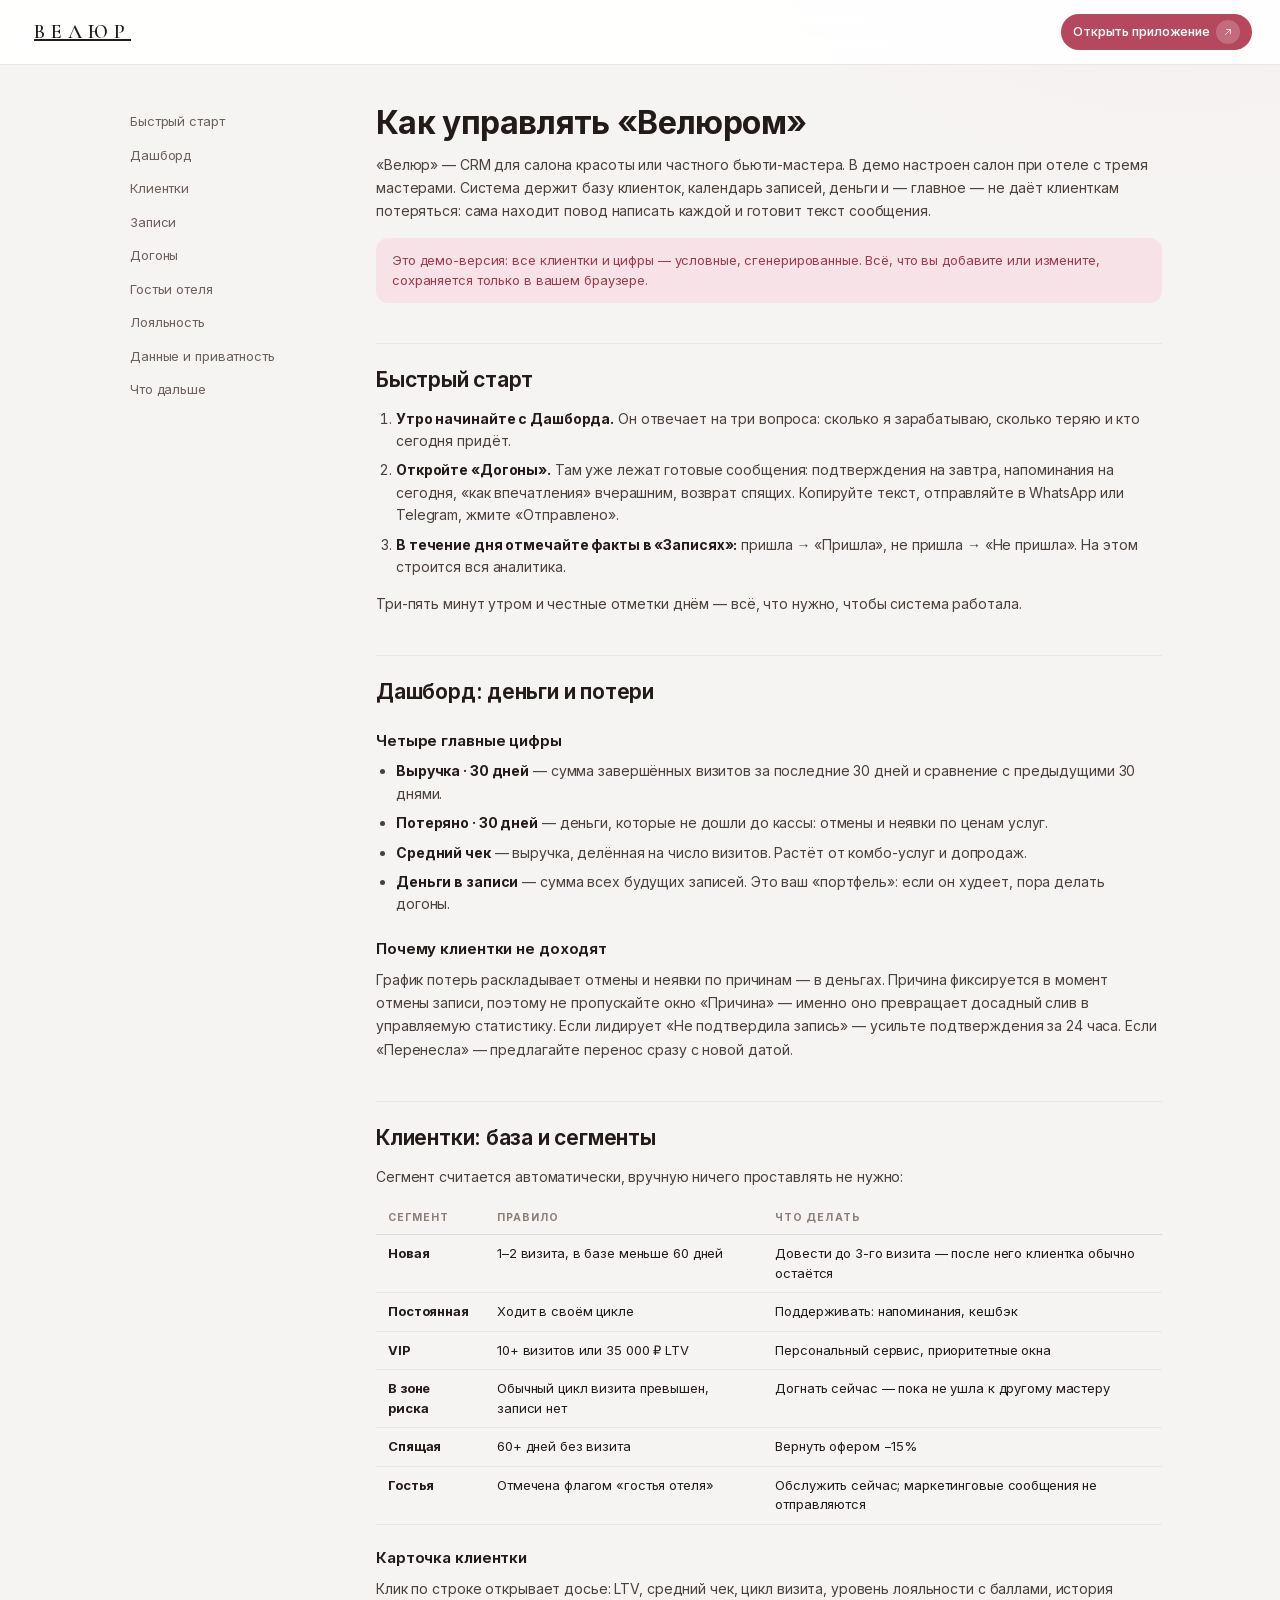
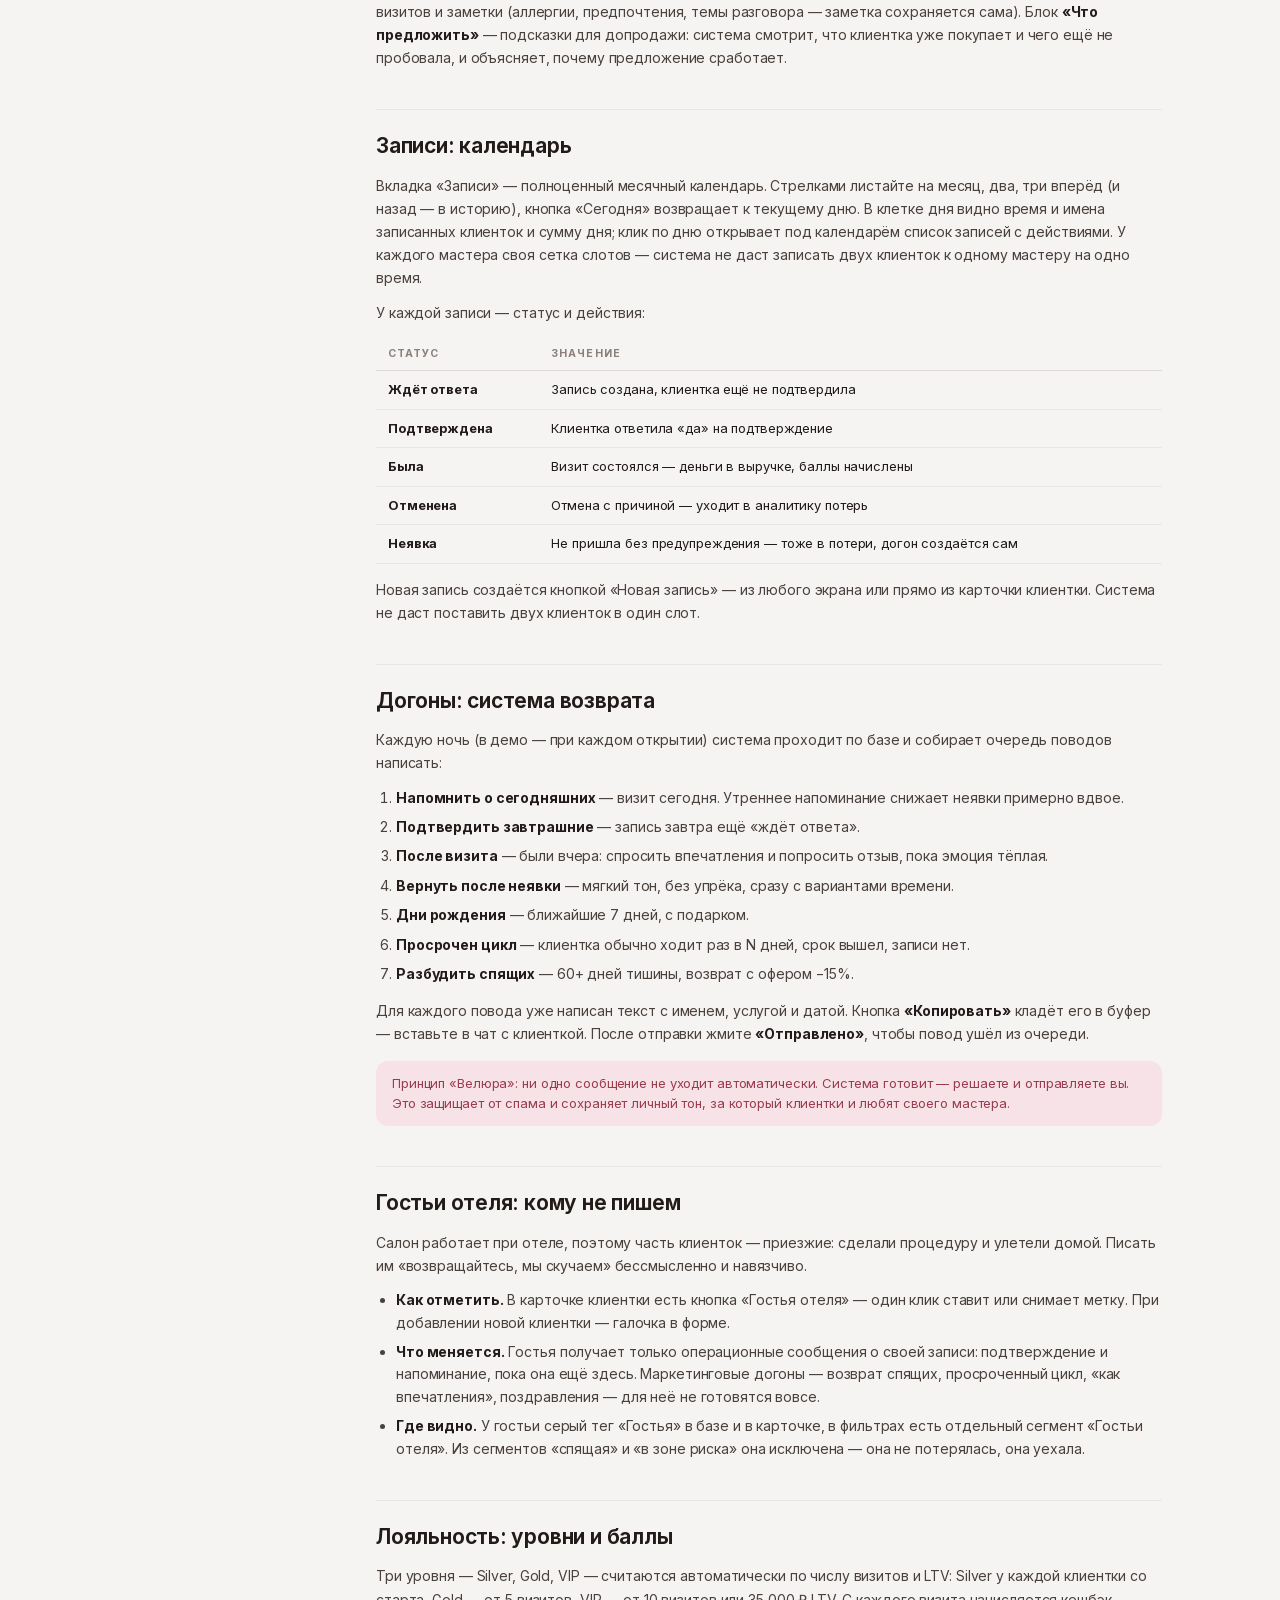
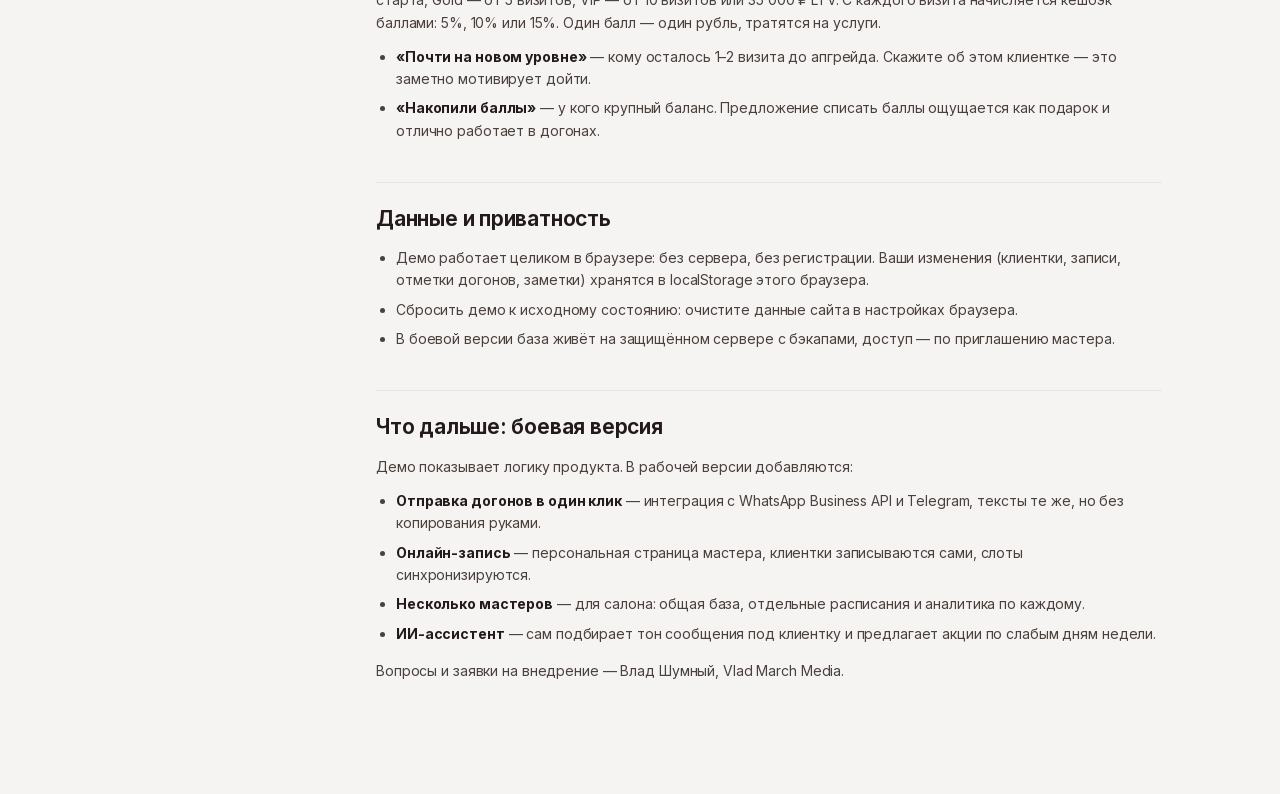
==== commit c18003bd: "Обновить дизайн и адаптивность ВЕЛЮР CRM" ====
--- a/docs.html
+++ b/docs.html
@@ -21,6 +21,7 @@
       <a href="#clients">Клиентки</a>
       <a href="#schedule">Записи</a>
       <a href="#retention">Догоны</a>
+      <a href="#tourists">Гостьи отеля</a>
       <a href="#loyalty">Лояльность</a>
       <a href="#data">Данные и приватность</a>
       <a href="#next">Что дальше</a>
@@ -28,7 +29,7 @@
 
     <article class="docs-body">
       <h1>Как управлять «Велюром»</h1>
-      <p>«Велюр» — CRM для одного бьюти-мастера или небольшого салона. Она держит базу клиенток, расписание, деньги и — главное — не даёт клиенткам потеряться: система сама находит повод написать каждой и готовит текст сообщения.</p>
+      <p>«Велюр» — CRM для салона красоты или частного бьюти-мастера. В демо настроен салон при отеле с тремя мастерами. Система держит базу клиенток, календарь записей, деньги и — главное — не даёт клиенткам потеряться: сама находит повод написать каждой и готовит текст сообщения.</p>
       <div class="doc-note">Это демо-версия: все клиентки и цифры — условные, сгенерированные. Всё, что вы добавите или измените, сохраняется только в вашем браузере.</div>
 
       <h2 id="start">Быстрый старт</h2>
@@ -59,12 +60,14 @@
         <tr><td><b>VIP</b></td><td>10+ визитов или 35 000 ₽ LTV</td><td>Персональный сервис, приоритетные окна</td></tr>
         <tr><td><b>В зоне риска</b></td><td>Обычный цикл визита превышен, записи нет</td><td>Догнать сейчас — пока не ушла к другому мастеру</td></tr>
         <tr><td><b>Спящая</b></td><td>60+ дней без визита</td><td>Вернуть офером −15%</td></tr>
+        <tr><td><b>Гостья</b></td><td>Отмечена флагом «гостья отеля»</td><td>Обслужить сейчас; маркетинговые сообщения не отправляются</td></tr>
       </table>
       <h3>Карточка клиентки</h3>
       <p>Клик по строке открывает досье: LTV, средний чек, цикл визита, уровень лояльности с баллами, история визитов и заметки (аллергии, предпочтения, темы разговора — заметка сохраняется сама). Блок <b>«Что предложить»</b> — подсказки для допродажи: система смотрит, что клиентка уже покупает и чего ещё не пробовала, и объясняет, почему предложение сработает.</p>
 
-      <h2 id="schedule">Записи: рабочий день</h2>
-      <p>Вкладки «Сегодня / Завтра / 7 дней». У каждой записи — статус и действия:</p>
+      <h2 id="schedule">Записи: календарь</h2>
+      <p>Вкладка «Записи» — полноценный месячный календарь. Стрелками листайте на месяц, два, три вперёд (и назад — в историю), кнопка «Сегодня» возвращает к текущему дню. В клетке дня видно время и имена записанных клиенток и сумму дня; клик по дню открывает под календарём список записей с действиями. У каждого мастера своя сетка слотов — система не даст записать двух клиенток к одному мастеру на одно время.</p>
+      <p>У каждой записи — статус и действия:</p>
       <table>
         <tr><th>Статус</th><th>Значение</th></tr>
         <tr><td><b>Ждёт ответа</b></td><td>Запись создана, клиентка ещё не подтвердила</td></tr>
@@ -89,8 +92,16 @@
       <p>Для каждого повода уже написан текст с именем, услугой и датой. Кнопка <b>«Копировать»</b> кладёт его в буфер — вставьте в чат с клиенткой. После отправки жмите <b>«Отправлено»</b>, чтобы повод ушёл из очереди.</p>
       <div class="doc-note">Принцип «Велюра»: ни одно сообщение не уходит автоматически. Система готовит — решаете и отправляете вы. Это защищает от спама и сохраняет личный тон, за который клиентки и любят своего мастера.</div>
 
+      <h2 id="tourists">Гостьи отеля: кому не пишем</h2>
+      <p>Салон работает при отеле, поэтому часть клиенток — приезжие: сделали процедуру и улетели домой. Писать им «возвращайтесь, мы скучаем» бессмысленно и навязчиво.</p>
+      <ul>
+        <li><b>Как отметить.</b> В карточке клиентки есть кнопка «Гостья отеля» — один клик ставит или снимает метку. При добавлении новой клиентки — галочка в форме.</li>
+        <li><b>Что меняется.</b> Гостья получает только операционные сообщения о своей записи: подтверждение и напоминание, пока она ещё здесь. Маркетинговые догоны — возврат спящих, просроченный цикл, «как впечатления», поздравления — для неё не готовятся вовсе.</li>
+        <li><b>Где видно.</b> У гостьи серый тег «Гостья» в базе и в карточке, в фильтрах есть отдельный сегмент «Гостьи отеля». Из сегментов «спящая» и «в зоне риска» она исключена — она не потерялась, она уехала.</li>
+      </ul>
+
       <h2 id="loyalty">Лояльность: уровни и баллы</h2>
-      <p>Три уровня — «Знакомство», «Своя», «VIP» — считаются автоматически по числу визитов и LTV. С каждого визита начисляется кешбэк баллами: 5%, 7% или 10%. Один балл — один рубль, тратятся на услуги.</p>
+      <p>Три уровня — Silver, Gold, VIP — считаются автоматически по числу визитов и LTV: Silver у каждой клиентки со старта, Gold — от 5 визитов, VIP — от 10 визитов или 35 000 ₽ LTV. С каждого визита начисляется кешбэк баллами: 5%, 10% или 15%. Один балл — один рубль, тратятся на услуги.</p>
       <ul>
         <li><b>«Почти на новом уровне»</b> — кому осталось 1–2 визита до апгрейда. Скажите об этом клиентке — это заметно мотивирует дойти.</li>
         <li><b>«Накопили баллы»</b> — у кого крупный баланс. Предложение списать баллы ощущается как подарок и отлично работает в догонах.</li>
--- a/styles.css
+++ b/styles.css
@@ -1,27 +1,30 @@
-/* ВЕЛЮР — дизайн-система.
-   Тёплый editorial-продакт: пергамент, коньячный ink, терракотовый акцент.
-   Cormorant Garamond (дисплей) + Onest (UI), обе с кириллицей. */
+/* ВЕЛЮР — дизайн-система v2.
+   Светлый салонный продукт по техкарте: белые поверхности, розовый акцент,
+   Inter (UI) + моноширинные цифры, сетка 8px, радиусы 8/12/16/24. */
 
 @import url('assets/fonts/fonts.css');
 
 :root {
   /* Поверхности */
-  --parchment: #FAF5EE;
+  --bg: #F6F4F3;
   --canvas: #FFFFFF;
-  --fog: #F4EDE3;
-  --mist: #F9E7D8;
-  --ink: #2B1D12;
-  --ink-2: #6E5F50;
-  --ink-3: #8A7A6C; /* 4.5:1 на пергаменте — мелкий функциональный текст читается */
-  --hairline: #EAE0D2;
-  --hairline-2: #E0D4C2;
+  --wash: #FAF6F5;
+  --fog: #F1EDEB;
+  --ink: #221B19;
+  --ink-2: #6B605C;
+  --ink-3: #8C7F79;
+  --hairline: #ECE6E3;
+  --hairline-2: #E0D8D4;
 
   /* Акценты */
-  --accent: #B4542A;
-  --accent-deep: #8E3F1D;
-  --accent-soft: #F6DCCB;
-  --blush: #EBC3CC;
-  --blush-deep: #B96A7E;
+  --accent: #B5485C;
+  --accent-deep: #9C3B4E;
+  --accent-soft: #F7E3E7;
+  --accent-wash: #FBF2F4;
+  --gold: #A8871A;
+  --gold-soft: #F6EDD7;
+  --silver: #6E7684;
+  --silver-soft: #EEF0F3;
 
   /* Статусы (зарезервированы, не для серий) */
   --good: #1B8A5A;
@@ -30,28 +33,28 @@
   --warn-soft: #F6EDD7;
   --bad: #B23330;
   --bad-soft: #F7E4E1;
-  --neutral-soft: #EFE9DF;
+  --neutral-soft: #EFECEA;
 
   /* Категориальная палитра графиков (валидирована: CVD/контраст) */
-  --c1: #C05B2E;
-  --c2: #1B8A5A;
-  --c3: #8A5A9E;
-  --c4: #A8791A;
-  --c5: #4E68B8;
-  --c6: #C4718A;
+  --c1: #C9566B;
+  --c2: #8A5A9E;
+  --c3: #A8871A;
+  --c4: #4E68B8;
+  --c5: #1B8A5A;
 
   /* Тени */
-  --shadow-card: 0 0 0 1px rgba(43, 29, 18, 0.04), 0 12px 24px -12px rgba(43, 29, 18, 0.12);
-  --shadow-float: 0 0 0 1px rgba(43, 29, 18, 0.05), 0 24px 48px -16px rgba(43, 29, 18, 0.22);
+  --shadow-card: 0 0 0 1px rgba(34, 27, 25, 0.04), 0 8px 20px -10px rgba(34, 27, 25, 0.10);
+  --shadow-float: 0 0 0 1px rgba(34, 27, 25, 0.05), 0 24px 48px -16px rgba(34, 27, 25, 0.22);
 
   /* Радиусы */
-  --r-card: 20px;
-  --r-input: 12px;
+  --r-card: 16px;
+  --r-input: 10px;
   --r-chip: 999px;
 
   /* Шрифты */
-  --font-display: 'Cormorant Garamond', 'Georgia', serif;
-  --font-ui: 'Onest', -apple-system, sans-serif;
+  --font-ui: 'Inter', -apple-system, sans-serif;
+  --font-brand: 'Cormorant Garamond', 'Georgia', serif;
+  --font-num: ui-monospace, 'SF Mono', SFMono-Regular, 'Menlo', 'Consolas', monospace;
 
   /* Motion */
   --dur-fast: 140ms;
@@ -67,13 +70,16 @@
 html { -webkit-text-size-adjust: 100%; }
 body {
   font-family: var(--font-ui);
-  font-size: 14.5px;
+  font-size: 14px;
   line-height: 1.5;
   color: var(--ink);
-  background: var(--parchment);
+  background:
+    radial-gradient(circle at 92% -8%, rgba(181, 72, 92, 0.055), transparent 34rem),
+    var(--bg);
   -webkit-font-smoothing: antialiased;
-  letter-spacing: -0.01em;
-}
+  letter-spacing: -0.008em;
+}
+body.sheet-open, body.modal-open { overflow: hidden; }
 button { font: inherit; color: inherit; background: none; border: 0; cursor: pointer; }
 input, select, textarea { font: inherit; color: inherit; }
 a { color: inherit; }
@@ -81,230 +87,203 @@
 :focus-visible { outline: 2px solid var(--accent); outline-offset: 2px; border-radius: 8px; }
 tr:focus-visible { outline-offset: -2px; }
 
-/* Зерно поверх всего — тактильность бумаги */
-body::after {
-  content: '';
-  position: fixed; inset: 0;
-  pointer-events: none; z-index: 200;
-  opacity: 0.028;
-  background-image: url("data:image/svg+xml,%3Csvg xmlns='http://www.w3.org/2000/svg' width='140' height='140'%3E%3Cfilter id='n'%3E%3CfeTurbulence type='fractalNoise' baseFrequency='0.9' numOctaves='2'/%3E%3C/filter%3E%3Crect width='140' height='140' filter='url(%23n)'/%3E%3C/svg%3E");
-}
-
-/* ==================== Каркас ==================== */
-.shell { display: flex; min-height: 100dvh; }
-
-.sidebar {
-  width: 244px; flex: 0 0 244px;
-  padding: 26px 18px 20px;
-  display: flex; flex-direction: column; gap: 6px;
-  border-right: 1px solid var(--hairline);
-  position: sticky; top: 0; height: 100dvh;
-}
-.brand { padding: 2px 10px 18px; }
+.num { font-family: var(--font-num); font-variant-numeric: tabular-nums; letter-spacing: -0.02em; }
+
+/* ==================== Топбар ==================== */
+.topbar {
+  position: sticky; top: 0; z-index: 60;
+  background: rgba(255, 255, 255, 0.92);
+  backdrop-filter: blur(14px);
+  border-bottom: 1px solid var(--hairline);
+  box-shadow: 0 8px 28px -26px rgba(34, 27, 25, 0.6);
+}
+.topbar-in {
+  max-width: 1360px; margin: 0 auto;
+  display: flex; align-items: center; gap: 20px;
+  min-height: 64px;
+  padding: 9px 24px;
+}
+.brand { display: flex; flex-direction: column; line-height: 1; margin-right: 8px; text-decoration: none; }
 .brand-word {
-  font-family: var(--font-display);
-  font-size: 27px; font-weight: 600;
-  letter-spacing: 0.34em; text-indent: 0.34em;
-  color: var(--ink);
-  display: block; text-align: center;
-  text-decoration: none;
-}
-.brand-sub {
-  display: block; text-align: center;
-  font-size: 10px; letter-spacing: 0.32em; text-indent: 0.32em;
-  text-transform: uppercase; color: var(--ink-3);
-  margin-top: 3px;
-}
-
-.master {
-  display: flex; align-items: center; gap: 10px;
-  padding: 10px; margin-bottom: 14px;
-  background: var(--canvas);
-  border: 1px solid var(--hairline);
-  border-radius: 14px;
-}
-.master .ava { flex: 0 0 auto; }
-.master b { display: block; font-size: 13.5px; font-weight: 600; }
-.master span { display: block; font-size: 11.5px; color: var(--ink-3); margin-top: 1px; }
-
-.nav { display: flex; flex-direction: column; gap: 2px; }
+  font-family: var(--font-brand);
+  font-size: 21px; font-weight: 600;
+  letter-spacing: 0.30em; text-indent: 0.30em;
+}
+.brand-sub { font-size: 8.5px; letter-spacing: 0.30em; text-indent: 0.30em; text-transform: uppercase; color: var(--ink-3); margin-top: 3px; }
+
+.nav { display: flex; gap: 2px; flex: 1; }
 .nav-item {
-  display: flex; align-items: center; gap: 11px;
-  padding: 9.5px 12px;
-  border-radius: 12px;
-  font-size: 14px; font-weight: 500;
+  display: flex; align-items: center; gap: 8px;
+  padding: 8px 13px;
+  border-radius: 10px;
+  font-size: 13.5px; font-weight: 500;
   color: var(--ink-2);
   text-decoration: none;
+  position: relative;
   transition: background var(--dur-fast) var(--ease-standard), color var(--dur-fast) var(--ease-standard);
-  position: relative;
-}
-.nav-item svg { width: 18px; height: 18px; flex: 0 0 auto; stroke-width: 1.5; }
+  white-space: nowrap;
+}
+.nav-item svg { width: 17px; height: 17px; flex: 0 0 auto; }
 .nav-item:hover { background: var(--fog); color: var(--ink); }
-.nav-item.active { background: var(--ink); color: #FBF3EA; }
+.nav-item.active { background: var(--accent-wash); color: var(--accent); }
+.topbar .nav-item.active::after {
+  content: '';
+  position: absolute; left: 50%; bottom: 3px;
+  width: 18px; height: 2px; border-radius: 99px;
+  background: var(--accent);
+  transform: translateX(-50%);
+}
 .nav-item .nav-count {
-  margin-left: auto;
-  font-size: 11px; font-weight: 600;
-  min-width: 20px; height: 20px; padding: 0 6px;
+  font-size: 10.5px; font-weight: 650;
+  min-width: 18px; height: 18px; padding: 0 5px;
   display: inline-flex; align-items: center; justify-content: center;
   border-radius: 999px;
   background: var(--accent); color: #fff;
   position: relative; overflow: hidden;
 }
-/* шиммер по счётчику догонов */
 .nav-count::after {
   content: '';
   position: absolute; inset: 0;
-  background: linear-gradient(115deg, transparent 30%, rgba(255,255,255,0.45) 50%, transparent 70%);
+  background: linear-gradient(115deg, transparent 30%, rgba(255,255,255,0.5) 50%, transparent 70%);
   transform: translateX(-110%);
   animation: sheen 5.5s var(--ease-standard) infinite;
 }
 @keyframes sheen { 0%, 62% { transform: translateX(-110%); } 82%, 100% { transform: translateX(110%); } }
 
-.sidebar-foot { margin-top: auto; display: flex; flex-direction: column; gap: 10px; padding: 0 6px; }
-.demo-chip {
-  display: inline-flex; align-items: center; gap: 7px;
-  font-size: 11px; letter-spacing: 0.08em; text-transform: uppercase;
-  color: var(--ink-3);
-}
-.live-dot {
-  width: 7px; height: 7px; border-radius: 50%;
-  background: var(--good);
-  box-shadow: 0 0 0 0 rgba(27, 138, 90, 0.4);
-  animation: pulse 2.6s var(--ease-standard) infinite;
-}
-@keyframes pulse {
-  0% { box-shadow: 0 0 0 0 rgba(27, 138, 90, 0.38); }
-  60% { box-shadow: 0 0 0 8px rgba(27, 138, 90, 0); }
-  100% { box-shadow: 0 0 0 0 rgba(27, 138, 90, 0); }
-}
-
-/* ==================== Основная область ==================== */
-.main { flex: 1; min-width: 0; padding: 30px 36px 60px; }
-.page-head { display: flex; align-items: flex-end; justify-content: space-between; gap: 16px; margin-bottom: 24px; }
-.page-title {
-  font-family: var(--font-display);
-  font-size: 38px; font-weight: 500; line-height: 1.05;
-  letter-spacing: -0.01em;
-}
+.profile { display: flex; align-items: center; gap: 10px; }
+.profile b { display: block; font-size: 13px; font-weight: 600; line-height: 1.2; }
+.profile span { display: block; font-size: 11px; color: var(--ink-3); }
+
+/* ==================== Каркас ==================== */
+.main { max-width: 1360px; margin: 0 auto; padding: 26px 24px 70px; }
+.page-head { display: flex; align-items: flex-end; justify-content: space-between; gap: 16px; margin-bottom: 20px; }
+.page-title { font-size: 26px; font-weight: 650; letter-spacing: -0.02em; line-height: 1.15; }
 .page-kicker {
-  font-size: 11.5px; letter-spacing: 0.22em; text-transform: uppercase;
-  color: var(--accent); font-weight: 600;
-  margin-bottom: 8px;
-}
-.page-sub { color: var(--ink-2); margin-top: 8px; font-size: 14px; max-width: 60ch; }
+  font-size: 11px; letter-spacing: 0.16em; text-transform: uppercase;
+  color: var(--accent); font-weight: 650;
+  margin-bottom: 6px;
+}
+.page-sub { color: var(--ink-2); margin-top: 6px; font-size: 13.5px; max-width: 64ch; }
 .head-actions { display: flex; gap: 10px; align-items: center; flex: 0 0 auto; }
 
 /* ==================== Кнопки ==================== */
 .btn {
-  display: inline-flex; align-items: center; gap: 9px;
-  padding: 10px 18px;
+  display: inline-flex; align-items: center; gap: 8px;
+  padding: 9px 16px;
   border-radius: 999px;
   text-decoration: none;
-  font-size: 14px; font-weight: 550;
+  font-size: 13.5px; font-weight: 550;
   transition: transform var(--dur-fast) var(--ease-standard), background var(--dur-fast) var(--ease-standard),
               border-color var(--dur-fast) var(--ease-standard), box-shadow var(--dur-base) var(--ease-standard);
   white-space: nowrap;
 }
+.btn > svg { width: 15px; height: 15px; flex: 0 0 auto; }
 .btn:active { transform: scale(0.97); }
-.btn-primary { background: var(--ink); color: #FBF3EA; padding-right: 8px; }
-.btn-primary:hover { background: #3C2A1A; box-shadow: 0 10px 22px -10px rgba(43, 29, 18, 0.5); }
+.btn-primary { background: var(--accent); color: #fff; padding-right: 7px; }
+.btn-primary:hover { background: var(--accent-deep); box-shadow: 0 10px 22px -10px rgba(181, 72, 92, 0.55); }
 .btn-primary .btn-orb {
-  width: 26px; height: 26px; border-radius: 50%;
-  background: rgba(251, 243, 234, 0.16);
+  width: 24px; height: 24px; border-radius: 50%;
+  background: rgba(255, 255, 255, 0.2);
   display: inline-flex; align-items: center; justify-content: center;
   transition: transform var(--dur-base) var(--ease-spring), background var(--dur-fast) var(--ease-standard);
 }
-.btn-primary:hover .btn-orb { transform: translateX(2px) scale(1.06); background: var(--accent); }
-.btn-orb svg { width: 13px; height: 13px; }
+.btn-primary:hover .btn-orb { transform: translateX(2px) scale(1.06); background: rgba(255, 255, 255, 0.32); }
+.btn-orb svg { width: 12px; height: 12px; }
 .btn-ghost {
   border: 1px solid var(--hairline-2);
   background: var(--canvas); color: var(--ink);
 }
-.btn-ghost:hover { border-color: var(--ink-3); background: var(--fog); }
+.btn-ghost:hover { border-color: var(--ink-3); background: var(--wash); }
 .btn-accent { background: var(--accent); color: #fff; }
 .btn-accent:hover { background: var(--accent-deep); }
-.btn-sm { padding: 7px 13px; font-size: 13px; gap: 7px; }
+.btn-sm { padding: 6px 12px; font-size: 12.5px; gap: 6px; }
 .btn-icon {
-  width: 34px; height: 34px; padding: 0;
-  border-radius: 10px; display: inline-flex; align-items: center; justify-content: center;
+  width: 32px; height: 32px; padding: 0;
+  border-radius: 9px; display: inline-flex; align-items: center; justify-content: center;
   color: var(--ink-2);
   transition: background var(--dur-fast) var(--ease-standard), color var(--dur-fast) var(--ease-standard);
 }
 .btn-icon:hover { background: var(--fog); color: var(--ink); }
-.btn-icon svg { width: 17px; height: 17px; }
+.btn-icon svg { width: 16px; height: 16px; }
 
 /* ==================== Карточки / сетки ==================== */
 .card {
   background: var(--canvas);
+  border: 1px solid rgba(224, 216, 212, 0.72);
   border-radius: var(--r-card);
   box-shadow: var(--shadow-card);
-  padding: 22px;
-}
-.card-title { font-size: 15px; font-weight: 650; letter-spacing: -0.01em; display: flex; align-items: center; gap: 8px; }
-.card-hint { font-size: 12.5px; color: var(--ink-3); margin-top: 2px; }
-.card-head { display: flex; align-items: flex-start; justify-content: space-between; gap: 12px; margin-bottom: 16px; }
-
-.grid-stats { display: grid; grid-template-columns: repeat(4, 1fr); gap: 14px; margin-bottom: 14px; }
-.grid-stats.grid-3 { grid-template-columns: repeat(3, 1fr); }
-.grid-2 { display: grid; grid-template-columns: 1.55fr 1fr; gap: 14px; margin-bottom: 14px; }
-.grid-2b { display: grid; grid-template-columns: 1fr 1fr; gap: 14px; margin-bottom: 14px; }
-
-/* Горизонтальные бары */
-.hb-row { display: grid; grid-template-columns: 150px 1fr 110px; gap: 12px; align-items: center; padding: 7px 0; }
-.hb-label { font-size: 13px; color: var(--ink-2); white-space: nowrap; overflow: hidden; text-overflow: ellipsis; }
-.hb-track { height: 14px; border-radius: 4px; background: var(--fog); overflow: hidden; }
-.hb-fill { height: 100%; border-radius: 4px; }
-.hb-val { text-align: right; font-size: 13px; font-weight: 650; font-variant-numeric: tabular-nums; white-space: nowrap; }
+  padding: 18px 20px;
+}
+.card-title { font-size: 14.5px; font-weight: 650; letter-spacing: -0.01em; display: flex; align-items: center; gap: 8px; }
+.card-hint { font-size: 12px; color: var(--ink-3); margin-top: 2px; }
+.card-head { display: flex; align-items: flex-start; justify-content: space-between; gap: 12px; margin-bottom: 14px; }
+
+.grid-stats { display: grid; grid-template-columns: repeat(4, minmax(0, 1fr)); gap: 12px; margin-bottom: 12px; }
+.grid-stats.grid-3 { grid-template-columns: repeat(3, minmax(0, 1fr)); }
+.grid-2 { display: grid; grid-template-columns: minmax(0, 1.5fr) minmax(0, 1fr); gap: 12px; margin-bottom: 12px; }
+.grid-2b { display: grid; grid-template-columns: repeat(2, minmax(0, 1fr)); gap: 12px; margin-bottom: 12px; }
+.grid-stats > *, .grid-2 > *, .grid-2b > * { min-width: 0; }
 
 /* Стат-плитки */
-.stat { position: relative; overflow: hidden; }
-.stat .stat-label { font-size: 12px; letter-spacing: 0.14em; text-transform: uppercase; color: var(--ink-3); font-weight: 600; }
+.stat { position: relative; }
+.stat .stat-ico {
+  position: absolute; top: 16px; right: 16px;
+  width: 34px; height: 34px; border-radius: 50%;
+  background: var(--accent-wash); color: var(--accent);
+  display: inline-flex; align-items: center; justify-content: center;
+}
+.stat .stat-ico svg { width: 16px; height: 16px; }
+.stat.money .stat-ico { background: var(--good-soft); color: var(--good); }
+.stat.loss .stat-ico { background: var(--bad-soft); color: var(--bad); }
+.stat .stat-label { font-size: 11.5px; letter-spacing: 0.1em; text-transform: uppercase; color: var(--ink-3); font-weight: 600; padding-right: 40px; }
 .stat .stat-value {
-  font-family: var(--font-display);
-  font-size: 40px; font-weight: 600; line-height: 1.08;
-  margin-top: 10px; letter-spacing: -0.01em;
-  font-variant-numeric: lining-nums;
-}
-.stat .stat-value small { font-size: 22px; font-weight: 500; color: var(--ink-2); }
-.stat .stat-foot { margin-top: 8px; font-size: 12.5px; color: var(--ink-2); display: flex; align-items: center; gap: 7px; }
-.delta { display: inline-flex; align-items: center; gap: 3px; font-weight: 650; font-size: 12px; padding: 2px 8px; border-radius: 999px; }
+  font-family: var(--font-num);
+  font-size: 26px; font-weight: 600; line-height: 1.15;
+  margin-top: 8px; letter-spacing: -0.03em;
+  font-variant-numeric: tabular-nums;
+}
+.stat .stat-value small { font-size: 15px; color: var(--ink-2); font-weight: 500; }
+.stat .stat-foot { margin-top: 6px; font-size: 12px; color: var(--ink-2); display: flex; align-items: center; gap: 6px; flex-wrap: wrap; }
+.stat .spark { margin-top: 10px; }
+.stat .spark svg { display: block; width: 100%; height: 34px; }
+.delta { display: inline-flex; align-items: center; gap: 3px; font-weight: 650; font-size: 11.5px; padding: 2px 7px; border-radius: 999px; }
 .delta.up { color: var(--good); background: var(--good-soft); }
 .delta.down { color: var(--bad); background: var(--bad-soft); }
-.delta svg { width: 11px; height: 11px; }
-.stat-line { position: absolute; top: 0; left: 22px; right: 22px; height: 3px; border-radius: 0 0 4px 4px; background: var(--accent); opacity: 0.85; }
-.stat.loss .stat-line { background: var(--bad); }
-.stat.money .stat-line { background: var(--good); }
-.stat.future .stat-line { background: var(--c4); }
+.delta svg { width: 10px; height: 10px; }
 
 /* ==================== Чипы, теги, статусы ==================== */
-.chips { display: flex; gap: 8px; flex-wrap: wrap; }
+.chips { display: flex; gap: 7px; flex-wrap: wrap; }
 .chip {
-  padding: 7px 14px;
+  padding: 6px 13px;
   border-radius: 999px;
-  font-size: 13px; font-weight: 500;
+  font-size: 12.5px; font-weight: 500;
   border: 1px solid var(--hairline-2);
   background: var(--canvas); color: var(--ink-2);
   transition: all var(--dur-fast) var(--ease-standard);
 }
 .chip:hover { border-color: var(--ink-3); color: var(--ink); }
-.chip.active { background: var(--ink); color: #FBF3EA; border-color: var(--ink); }
-.chip b { font-weight: 650; margin-left: 5px; opacity: 0.65; font-size: 12px; }
+.chip.active { background: var(--accent); color: #fff; border-color: var(--accent); }
+.chip b { font-weight: 650; margin-left: 5px; opacity: 0.7; font-size: 11.5px; }
 
 .tag {
   display: inline-flex; align-items: center; gap: 5px;
-  font-size: 11.5px; font-weight: 600;
+  font-size: 11px; font-weight: 600;
   padding: 3px 9px; border-radius: 999px;
-}
-.tag.vip { background: var(--mist); color: var(--accent-deep); }
+  white-space: nowrap;
+}
+.tag.vip { background: var(--accent-soft); color: var(--accent-deep); }
 .tag.new { background: var(--good-soft); color: var(--good); }
 .tag.sleeping { background: var(--neutral-soft); color: var(--ink-2); }
 .tag.risk { background: var(--warn-soft); color: var(--warn); }
 .tag.regular { background: var(--fog); color: var(--ink-2); }
+.tag.tourist { background: var(--silver-soft); color: var(--silver); }
+.tag.gold { background: var(--gold-soft); color: var(--gold); }
 
 .status {
   display: inline-flex; align-items: center; gap: 6px;
-  font-size: 12px; font-weight: 600;
-  padding: 4px 10px; border-radius: 999px;
+  font-size: 11.5px; font-weight: 600;
+  padding: 3px 9px; border-radius: 999px;
+  white-space: nowrap;
 }
 .status::before { content: ''; width: 6px; height: 6px; border-radius: 50%; background: currentColor; }
 .status.done { color: var(--good); background: var(--good-soft); }
@@ -313,118 +292,230 @@
 .status.cancelled { color: var(--ink-2); background: var(--neutral-soft); }
 .status.no_show { color: var(--bad); background: var(--bad-soft); }
 
+.m-chip {
+  display: inline-flex; align-items: center; gap: 4px;
+  font-size: 11px; font-weight: 550; color: var(--ink-3);
+}
+.m-chip::before { content: ''; width: 5px; height: 5px; border-radius: 50%; background: var(--hairline-2); }
+
 /* ==================== Аватары ==================== */
 .ava {
-  width: 38px; height: 38px; border-radius: 50%;
+  width: 36px; height: 36px; border-radius: 50%;
   display: inline-flex; align-items: center; justify-content: center;
-  font-size: 13px; font-weight: 650; letter-spacing: 0.02em;
+  font-size: 12px; font-weight: 650; letter-spacing: 0.02em;
   color: var(--ink);
   flex: 0 0 auto;
 }
-.ava.lg { width: 56px; height: 56px; font-size: 18px; }
-.ava.a0 { background: #F3DCCB; } .ava.a1 { background: #EBD8E4; }
-.ava.a2 { background: #D9E6DA; } .ava.a3 { background: #F0E1C8; }
-.ava.a4 { background: #DCE2EF; } .ava.a5 { background: #F0D8D4; }
-
-/* ==================== Таблица клиентов ==================== */
+.ava.lg { width: 54px; height: 54px; font-size: 17px; }
+.ava.sm { width: 26px; height: 26px; font-size: 9.5px; }
+.ava.a0 { background: #F5DEE2; } .ava.a1 { background: #ECDDEA; }
+.ava.a2 { background: #DCE8DD; } .ava.a3 { background: #F2E5CB; }
+.ava.a4 { background: #DDE3F1; } .ava.a5 { background: #F2DCD6; }
+
+/* ==================== Таблица клиенток ==================== */
+.client-filters { margin-bottom: 14px; }
+.clients-shell { padding: 6px 4px; }
 .table-wrap { overflow-x: auto; }
+.clients-mobile { display: none; }
 table.clients { width: 100%; border-collapse: collapse; }
 table.clients th {
-  text-align: left; font-size: 11px; font-weight: 650;
-  letter-spacing: 0.14em; text-transform: uppercase;
+  text-align: left; font-size: 10.5px; font-weight: 650;
+  letter-spacing: 0.12em; text-transform: uppercase;
   color: var(--ink-3);
-  padding: 10px 14px; border-bottom: 1px solid var(--hairline);
+  padding: 10px 12px; border-bottom: 1px solid var(--hairline);
   white-space: nowrap;
 }
-table.clients td { padding: 12px 14px; border-bottom: 1px solid var(--hairline); font-size: 13.5px; white-space: nowrap; }
+table.clients td { padding: 11px 12px; border-bottom: 1px solid var(--hairline); font-size: 13px; white-space: nowrap; }
 table.clients tr:last-child td { border-bottom: 0; }
 table.clients tbody tr { cursor: pointer; transition: background var(--dur-fast) var(--ease-standard); }
-table.clients tbody tr:hover { background: var(--parchment); }
-.cell-name { display: flex; align-items: center; gap: 11px; font-weight: 550; }
-.cell-name .sub { display: block; font-weight: 400; font-size: 12px; color: var(--ink-3); }
-td.num { font-variant-numeric: tabular-nums; }
+table.clients tbody tr:hover { background: var(--wash); }
+.cell-name { display: flex; align-items: center; gap: 10px; font-weight: 550; }
+.cell-name .sub { display: block; font-weight: 400; font-size: 11.5px; color: var(--ink-3); }
+td.num { font-family: var(--font-num); font-variant-numeric: tabular-nums; font-size: 12.5px; }
+.client-services { font-size: 12px; color: var(--ink-2); }
+.client-ltv { font-weight: 650; }
+.muted-dash { color: var(--ink-3); }
+
+.client-mobile-row {
+  width: 100%; text-align: left;
+  background: var(--canvas);
+  border: 1px solid rgba(224, 216, 212, 0.78);
+  border-radius: 16px;
+  box-shadow: var(--shadow-card);
+  padding: 13px 14px;
+  transition: transform var(--dur-fast) var(--ease-standard), box-shadow var(--dur-fast) var(--ease-standard);
+}
+.client-mobile-row:active { transform: scale(0.985); }
+.client-mobile-top { display: flex; align-items: center; justify-content: space-between; gap: 12px; }
+.client-mobile-side { display: flex; align-items: center; gap: 7px; flex: 0 0 auto; }
+.client-mobile-side > svg { width: 15px; height: 15px; color: var(--ink-3); }
+.client-mobile-metrics {
+  display: grid; grid-template-columns: 0.9fr 1.2fr 0.9fr;
+  margin-top: 12px; padding-top: 11px;
+  border-top: 1px solid var(--hairline);
+}
+.client-mobile-metrics > span { min-width: 0; padding: 0 10px; border-left: 1px solid var(--hairline); }
+.client-mobile-metrics > span:first-child { padding-left: 0; border-left: 0; }
+.client-mobile-metrics > span:last-child { padding-right: 0; text-align: right; }
+.client-mobile-metrics small { display: block; color: var(--ink-3); font-size: 9.5px; line-height: 1.25; }
+.client-mobile-metrics b { display: block; margin-top: 3px; font-size: 11.5px; font-weight: 600; white-space: nowrap; overflow: hidden; text-overflow: ellipsis; }
+.client-mobile-service { display: flex; align-items: center; justify-content: space-between; gap: 10px; margin-top: 10px; font-size: 11.5px; color: var(--ink-2); }
+.client-mobile-service > span { white-space: nowrap; overflow: hidden; text-overflow: ellipsis; }
+.client-mobile-service em { font-style: normal; color: var(--accent-deep); font-size: 10.5px; white-space: nowrap; overflow: hidden; text-overflow: ellipsis; max-width: 48%; }
 
 .searchbox {
-  display: flex; align-items: center; gap: 9px;
+  display: flex; align-items: center; gap: 8px;
   background: var(--canvas);
   border: 1px solid var(--hairline-2);
   border-radius: 999px;
-  padding: 9px 16px;
-  min-width: 260px;
+  padding: 8px 15px;
+  min-width: 250px;
   transition: border-color var(--dur-fast) var(--ease-standard), box-shadow var(--dur-fast) var(--ease-standard);
 }
-.searchbox:focus-within { border-color: var(--ink-2); box-shadow: 0 0 0 3px rgba(180, 84, 42, 0.1); }
-.searchbox svg { width: 15px; height: 15px; color: var(--ink-3); flex: 0 0 auto; }
-.searchbox input { border: 0; outline: 0; background: none; width: 100%; font-size: 14px; }
+.searchbox:focus-within { border-color: var(--accent); box-shadow: 0 0 0 3px var(--accent-soft); }
+.searchbox svg { width: 14px; height: 14px; color: var(--ink-3); flex: 0 0 auto; }
+.searchbox input { border: 0; outline: 0; background: none; width: 100%; font-size: 13.5px; }
 .searchbox input::placeholder { color: var(--ink-3); }
 
-/* ==================== Расписание ==================== */
+/* ==================== Календарь ==================== */
+.cal-toolbar { display: flex; align-items: center; gap: 12px; margin-bottom: 14px; flex-wrap: wrap; }
+.cal-month {
+  font-size: 17px; font-weight: 650; letter-spacing: -0.01em;
+  min-width: 150px; text-align: center; text-transform: capitalize;
+}
+.cal-nav { display: flex; align-items: center; gap: 4px; }
+.cal-legend { margin-left: auto; display: flex; gap: 14px; font-size: 11.5px; color: var(--ink-3); }
+.cal-legend i { width: 8px; height: 8px; border-radius: 3px; display: inline-block; margin-right: 5px; }
+
+.cal-grid { display: grid; grid-template-columns: repeat(7, 1fr); gap: 6px; }
+.cal-dow {
+  font-size: 10.5px; font-weight: 650; letter-spacing: 0.1em; text-transform: uppercase;
+  color: var(--ink-3); text-align: center; padding: 4px 0 8px;
+}
+.cal-cell {
+  background: var(--canvas);
+  border-radius: 12px;
+  box-shadow: var(--shadow-card);
+  min-height: 92px;
+  padding: 8px 8px 6px;
+  text-align: left;
+  display: flex; flex-direction: column; gap: 4px;
+  transition: box-shadow var(--dur-fast) var(--ease-standard), transform var(--dur-fast) var(--ease-standard);
+  position: relative;
+  overflow: hidden;
+}
+.cal-cell:hover { box-shadow: var(--shadow-float); transform: translateY(-1px); }
+.cal-cell.other { background: transparent; box-shadow: none; opacity: 0.45; }
+.cal-cell.other:hover { transform: none; }
+.cal-cell.today .cal-num { background: var(--accent); color: #fff; }
+.cal-cell.selected { box-shadow: 0 0 0 2px var(--accent), var(--shadow-card); }
+.cal-num {
+  font-family: var(--font-num);
+  font-size: 12px; font-weight: 600;
+  width: 22px; height: 22px; border-radius: 7px;
+  display: inline-flex; align-items: center; justify-content: center;
+}
+.cal-evt {
+  font-size: 10.5px; font-weight: 550;
+  background: var(--accent-wash); color: var(--accent-deep);
+  border-radius: 6px; padding: 2px 6px;
+  white-space: nowrap; overflow: hidden; text-overflow: ellipsis;
+  max-width: 100%;
+}
+.cal-evt .t { font-family: var(--font-num); font-weight: 650; margin-right: 4px; }
+.cal-more { font-size: 10px; color: var(--ink-3); font-weight: 600; }
+.cal-sum { margin-top: auto; font-size: 9.5px; color: var(--ink-3); font-family: var(--font-num); }
+
+/* ==================== Слоты дня ==================== */
 .slot-row {
-  display: flex; align-items: center; gap: 16px;
-  padding: 13px 6px;
+  display: flex; align-items: center; gap: 14px;
+  padding: 12px 4px;
   border-bottom: 1px solid var(--hairline);
 }
 .slot-row:last-child { border-bottom: 0; }
 .slot-time {
-  font-family: var(--font-display);
-  font-size: 21px; font-weight: 600;
-  width: 60px; flex: 0 0 auto;
-  font-variant-numeric: lining-nums tabular-nums;
+  font-family: var(--font-num);
+  font-size: 15px; font-weight: 650;
+  width: 52px; flex: 0 0 auto;
+  font-variant-numeric: tabular-nums;
 }
 .slot-info { flex: 1; min-width: 0; }
-.slot-info b { font-weight: 600; font-size: 14px; }
-.slot-info span { display: block; font-size: 12.5px; color: var(--ink-2); margin-top: 1px; }
-.slot-price { font-weight: 650; font-variant-numeric: tabular-nums; font-size: 14px; }
+.slot-info b { font-weight: 600; font-size: 13.5px; }
+.slot-info span { display: block; font-size: 12px; color: var(--ink-2); margin-top: 1px; }
+.slot-price { font-family: var(--font-num); font-weight: 650; font-variant-numeric: tabular-nums; font-size: 13px; }
 .slot-actions { display: flex; gap: 6px; }
-.slot-row.past { opacity: 0.82; }
+.slot-row.past { opacity: 0.8; }
 
 /* ==================== Догоны ==================== */
-.ret-group { margin-bottom: 26px; }
-.ret-group-head { display: flex; align-items: baseline; gap: 10px; margin-bottom: 12px; }
-.ret-group-head h3 { font-family: var(--font-display); font-size: 22px; font-weight: 600; }
-.ret-group-head .cnt { font-size: 12px; font-weight: 650; color: var(--accent-deep); background: var(--mist); border-radius: 999px; padding: 2px 9px; }
-.ret-group-head .why { font-size: 12.5px; color: var(--ink-3); }
-.ret-grid { display: grid; grid-template-columns: 1fr 1fr; gap: 14px; }
-.ret-card { display: flex; flex-direction: column; gap: 12px; position: relative; overflow: hidden; }
-.ret-card .ret-who { display: flex; align-items: center; gap: 11px; }
-.ret-card .ret-who b { font-size: 14.5px; font-weight: 600; display: block; }
-.ret-card .ret-who span { font-size: 12.5px; color: var(--ink-2); display: block; margin-top: 1px; }
+.ret-group { margin-bottom: 24px; }
+.ret-group-head { display: flex; align-items: baseline; gap: 10px; margin-bottom: 10px; flex-wrap: wrap; }
+.ret-group-head h3 { font-size: 17px; font-weight: 650; letter-spacing: -0.01em; }
+.ret-group-head .cnt { font-size: 11.5px; font-weight: 650; color: var(--accent-deep); background: var(--accent-soft); border-radius: 999px; padding: 2px 9px; }
+.ret-group-head .why { font-size: 12px; color: var(--ink-3); }
+.ret-grid { display: grid; grid-template-columns: 1fr 1fr; gap: 12px; }
+.ret-card { display: flex; flex-direction: column; gap: 11px; position: relative; overflow: hidden; }
+.ret-card .ret-who { display: flex; align-items: center; gap: 10px; }
+.ret-card .ret-who b { font-size: 13.5px; font-weight: 600; display: block; }
+.ret-card .ret-who span { font-size: 12px; color: var(--ink-2); display: block; margin-top: 1px; }
 .ret-msg {
-  background: var(--parchment);
+  background: var(--wash);
   border: 1px dashed var(--hairline-2);
-  border-radius: 14px;
-  padding: 13px 15px;
-  font-size: 13.5px; line-height: 1.55;
-  color: var(--ink);
+  border-radius: 12px;
+  padding: 12px 14px;
+  font-size: 13px; line-height: 1.55;
   white-space: pre-line;
 }
 .ret-foot { display: flex; align-items: center; gap: 8px; }
 .ret-foot .spacer { flex: 1; }
 .ret-card.sent { opacity: 0.55; }
-.ret-card.sent .ret-msg { text-decoration: none; }
-.sent-mark { display: inline-flex; align-items: center; gap: 6px; color: var(--good); font-size: 13px; font-weight: 600; }
+.sent-mark { display: inline-flex; align-items: center; gap: 6px; color: var(--good); font-size: 12.5px; font-weight: 600; }
 .sent-mark svg { width: 14px; height: 14px; }
 
 /* ==================== Лояльность ==================== */
-.tier-grid { display: grid; grid-template-columns: repeat(3, 1fr); gap: 14px; margin-bottom: 14px; }
+.tier-grid { display: grid; grid-template-columns: repeat(3, 1fr); gap: 12px; margin-bottom: 12px; }
 .tier-card { position: relative; overflow: hidden; }
-.tier-card .tier-name { font-family: var(--font-display); font-size: 26px; font-weight: 600; }
-.tier-card .tier-cond { font-size: 12.5px; color: var(--ink-2); margin-top: 2px; }
-.tier-card ul { list-style: none; margin-top: 14px; display: flex; flex-direction: column; gap: 8px; }
-.tier-card li { font-size: 13.5px; display: flex; gap: 9px; align-items: flex-start; color: var(--ink-2); }
-.tier-card li svg { width: 14px; height: 14px; color: var(--accent); flex: 0 0 auto; margin-top: 2.5px; }
+.tier-card .tier-name { font-size: 19px; font-weight: 650; letter-spacing: -0.01em; display: flex; align-items: center; gap: 8px; }
+.tier-card .tier-name svg { width: 17px; height: 17px; }
+.tier-card .tier-cond { font-size: 12px; color: var(--ink-2); margin-top: 2px; }
+.tier-card ul { list-style: none; margin-top: 13px; display: flex; flex-direction: column; gap: 7px; }
+.tier-card li { font-size: 12.5px; display: flex; gap: 8px; align-items: flex-start; color: var(--ink-2); }
+.tier-card li svg { width: 13px; height: 13px; flex: 0 0 auto; margin-top: 2.5px; }
 .tier-card .tier-cb {
-  position: absolute; top: 18px; right: 18px;
-  font-size: 12px; font-weight: 650;
-  background: var(--mist); color: var(--accent-deep);
-  padding: 4px 11px; border-radius: 999px;
-}
-.tier-card.hi { background: linear-gradient(160deg, #FFF9F2 0%, var(--mist) 100%); }
-
-/* ==================== Сайд-панель клиента ==================== */
+  position: absolute; top: 16px; right: 16px;
+  font-size: 11.5px; font-weight: 650;
+  padding: 3px 10px; border-radius: 999px;
+}
+.tier-card.silver .tier-name svg, .tier-card.silver li svg { color: var(--silver); }
+.tier-card.silver .tier-cb { background: var(--silver-soft); color: var(--silver); }
+.tier-card.gold { background: linear-gradient(160deg, #FFFDF6 0%, var(--gold-soft) 130%); }
+.tier-card.gold .tier-name svg, .tier-card.gold li svg { color: var(--gold); }
+.tier-card.gold .tier-cb { background: var(--gold-soft); color: var(--gold); }
+.tier-card.viptier { background: linear-gradient(160deg, #FFF9FA 0%, var(--accent-soft) 140%); }
+.tier-card.viptier .tier-name svg, .tier-card.viptier li svg { color: var(--accent); }
+.tier-card.viptier .tier-cb { background: var(--accent-soft); color: var(--accent-deep); }
+
+/* Промо-карточка */
+.promo {
+  background: linear-gradient(135deg, #FDF3F5 0%, #F7E3E7 100%);
+  border-radius: var(--r-card);
+  box-shadow: var(--shadow-card);
+  padding: 18px 20px;
+  display: flex; gap: 14px; align-items: flex-start;
+}
+.promo .promo-ico {
+  width: 40px; height: 40px; border-radius: 12px; flex: 0 0 auto;
+  background: #fff; color: var(--accent);
+  display: inline-flex; align-items: center; justify-content: center;
+  box-shadow: var(--shadow-card);
+}
+.promo .promo-ico svg { width: 19px; height: 19px; }
+.promo b { font-size: 13.5px; font-weight: 650; display: block; }
+.promo p { font-size: 12.5px; color: var(--ink-2); margin: 3px 0 10px; line-height: 1.5; }
+
+/* ==================== Сайд-панель клиентки ==================== */
 .sheet-veil {
   position: fixed; inset: 0; z-index: 90;
-  background: rgba(43, 29, 18, 0.28);
+  background: rgba(34, 27, 25, 0.28);
   opacity: 0; pointer-events: none;
   transition: opacity var(--dur-base) var(--ease-standard);
 }
@@ -432,54 +523,55 @@
 .sheet {
   position: fixed; top: 0; right: 0; bottom: 0; z-index: 91;
   width: min(460px, 100vw);
-  background: var(--parchment);
+  background: var(--bg);
   box-shadow: var(--shadow-float);
   transform: translateX(103%);
   transition: transform var(--dur-slow) var(--ease-standard);
   overflow-y: auto;
-  padding: 26px 26px 40px;
+  padding: 24px 24px 40px;
 }
 .sheet.open { transform: translateX(0); }
-.sheet-close { position: absolute; top: 18px; right: 18px; }
-.sheet-head { display: flex; gap: 14px; align-items: center; margin-bottom: 6px; }
-.sheet-head h2 { font-family: var(--font-display); font-size: 27px; font-weight: 600; line-height: 1.1; }
-.sheet-contacts { font-size: 13px; color: var(--ink-2); margin: 2px 0 0; }
+.sheet-mobile-bar, .sheet-tabs { display: none; }
+.sheet-close { position: absolute; top: 16px; right: 16px; }
+.sheet-head { display: flex; gap: 13px; align-items: center; margin-bottom: 6px; padding-right: 40px; }
+.sheet-head h2 { font-size: 20px; font-weight: 650; line-height: 1.15; letter-spacing: -0.01em; }
+.sheet-contacts { font-size: 12.5px; color: var(--ink-2); margin: 2px 0 0; }
 .sheet-tags { display: flex; gap: 6px; margin-top: 7px; flex-wrap: wrap; }
-.sheet-actions { display: flex; gap: 8px; margin: 16px 0; }
-.sheet-section { margin-top: 18px; }
+.sheet-actions { display: flex; gap: 8px; margin: 14px 0; flex-wrap: wrap; }
+.sheet-section { margin-top: 16px; }
 .sheet-section > h4 {
-  font-size: 11px; font-weight: 650; letter-spacing: 0.18em; text-transform: uppercase;
-  color: var(--ink-3); margin-bottom: 10px;
-}
-.kv-grid { display: grid; grid-template-columns: 1fr 1fr; gap: 10px; }
+  font-size: 10.5px; font-weight: 650; letter-spacing: 0.15em; text-transform: uppercase;
+  color: var(--ink-3); margin-bottom: 9px;
+}
+.kv-grid { display: grid; grid-template-columns: 1fr 1fr; gap: 9px; }
 .kv {
-  background: var(--canvas); border-radius: 14px; padding: 12px 14px;
+  background: var(--canvas); border-radius: 12px; padding: 11px 13px;
   box-shadow: var(--shadow-card);
 }
-.kv .k { font-size: 11.5px; color: var(--ink-3); font-weight: 550; }
-.kv .v { font-family: var(--font-display); font-size: 22px; font-weight: 600; margin-top: 2px; font-variant-numeric: lining-nums tabular-nums; }
-.kv .v small { font-size: 14px; color: var(--ink-2); }
+.kv .k { font-size: 11px; color: var(--ink-3); font-weight: 550; }
+.kv .v { font-family: var(--font-num); font-size: 17px; font-weight: 600; margin-top: 3px; font-variant-numeric: tabular-nums; letter-spacing: -0.02em; }
+.kv .v small { font-size: 11.5px; color: var(--ink-2); font-family: var(--font-ui); }
 
 .reco {
-  display: flex; gap: 11px; align-items: flex-start;
-  background: var(--canvas); border-radius: 14px; padding: 13px 15px;
+  display: flex; gap: 10px; align-items: flex-start;
+  background: var(--canvas); border-radius: 12px; padding: 12px 14px;
   box-shadow: var(--shadow-card);
   margin-bottom: 8px;
   border-left: 3px solid var(--accent);
 }
-.reco svg { width: 16px; height: 16px; color: var(--accent); flex: 0 0 auto; margin-top: 2px; }
-.reco b { font-size: 13.5px; font-weight: 600; display: block; }
-.reco span { font-size: 12.5px; color: var(--ink-2); display: block; margin-top: 2px; line-height: 1.5; }
+.reco svg { width: 15px; height: 15px; color: var(--accent); flex: 0 0 auto; margin-top: 2px; }
+.reco b { font-size: 13px; font-weight: 600; display: block; }
+.reco span { font-size: 12px; color: var(--ink-2); display: block; margin-top: 2px; line-height: 1.5; }
 
 .loyal-box {
-  background: linear-gradient(150deg, #FFF9F2, var(--mist));
-  border-radius: 16px; padding: 16px;
+  background: linear-gradient(150deg, #FFF9FA, var(--accent-soft));
+  border-radius: 14px; padding: 15px;
   box-shadow: var(--shadow-card);
 }
 .loyal-box .lb-top { display: flex; justify-content: space-between; align-items: baseline; }
-.loyal-box .lb-tier { font-family: var(--font-display); font-size: 21px; font-weight: 600; }
-.loyal-box .lb-pts { font-size: 13px; font-weight: 650; color: var(--accent-deep); }
-.progress { height: 6px; border-radius: 999px; background: rgba(43, 29, 18, 0.09); margin: 12px 0 6px; overflow: hidden; }
+.loyal-box .lb-tier { font-size: 16px; font-weight: 650; }
+.loyal-box .lb-pts { font-size: 12.5px; font-weight: 650; color: var(--accent-deep); font-family: var(--font-num); }
+.progress { height: 6px; border-radius: 999px; background: rgba(34, 27, 25, 0.09); margin: 11px 0 6px; overflow: hidden; }
 .progress i {
   display: block; height: 100%; border-radius: 999px;
   background: var(--accent);
@@ -487,19 +579,19 @@
   transform: scaleX(var(--p, 0));
   transition: transform var(--dur-cinematic) var(--ease-standard);
 }
-.loyal-box .lb-next { font-size: 12px; color: var(--ink-2); }
-
-.visit-item { display: flex; gap: 12px; padding: 9px 2px; border-bottom: 1px solid var(--hairline); align-items: center; }
+.loyal-box .lb-next { font-size: 11.5px; color: var(--ink-2); }
+
+.visit-item { display: flex; gap: 11px; padding: 8px 2px; border-bottom: 1px solid var(--hairline); align-items: center; }
 .visit-item:last-child { border-bottom: 0; }
-.visit-item .vd { font-size: 12.5px; color: var(--ink-3); width: 72px; flex: 0 0 auto; font-variant-numeric: tabular-nums; }
-.visit-item .vs { flex: 1; font-size: 13.5px; }
-.visit-item .vp { font-weight: 650; font-size: 13px; font-variant-numeric: tabular-nums; }
+.visit-item .vd { font-size: 12px; color: var(--ink-3); width: 70px; flex: 0 0 auto; font-family: var(--font-num); }
+.visit-item .vs { flex: 1; font-size: 12.5px; }
+.visit-item .vp { font-weight: 650; font-size: 12.5px; font-family: var(--font-num); }
 
 .note-area {
-  width: 100%; min-height: 84px; resize: vertical;
+  width: 100%; min-height: 80px; resize: vertical;
   background: var(--canvas); border: 1px solid var(--hairline-2);
-  border-radius: 14px; padding: 12px 14px;
-  font-size: 13.5px; line-height: 1.55;
+  border-radius: 12px; padding: 11px 13px;
+  font-size: 13px; line-height: 1.55;
   outline: none;
   transition: border-color var(--dur-fast) var(--ease-standard);
 }
@@ -508,7 +600,7 @@
 /* ==================== Модалки ==================== */
 .modal-veil {
   position: fixed; inset: 0; z-index: 95;
-  background: rgba(43, 29, 18, 0.32);
+  background: rgba(34, 27, 25, 0.32);
   display: flex; align-items: center; justify-content: center;
   padding: 20px;
   opacity: 0; pointer-events: none;
@@ -517,65 +609,68 @@
 .modal-veil.open { opacity: 1; pointer-events: auto; }
 .modal {
   width: min(440px, 100%);
-  background: var(--parchment);
-  border-radius: 22px;
+  background: var(--bg);
+  border-radius: 18px;
   box-shadow: var(--shadow-float);
-  padding: 26px;
+  padding: 24px;
   transform: translateY(14px) scale(0.98);
   transition: transform var(--dur-base) var(--ease-spring);
   max-height: 88dvh; overflow-y: auto;
 }
 .modal-veil.open .modal { transform: translateY(0) scale(1); }
-.modal h3 { font-family: var(--font-display); font-size: 25px; font-weight: 600; margin-bottom: 16px; }
-.field { margin-bottom: 13px; }
-.field label { display: block; font-size: 12px; font-weight: 600; color: var(--ink-2); margin-bottom: 6px; letter-spacing: 0.04em; }
+.modal h3 { font-size: 18px; font-weight: 650; margin-bottom: 14px; letter-spacing: -0.01em; }
+.field { margin-bottom: 12px; }
+.field label { display: block; font-size: 11.5px; font-weight: 600; color: var(--ink-2); margin-bottom: 5px; letter-spacing: 0.03em; }
 .field input, .field select, .field textarea {
   width: 100%;
   background: var(--canvas);
   border: 1px solid var(--hairline-2);
   border-radius: var(--r-input);
-  padding: 10px 13px;
-  font-size: 14px;
+  padding: 9px 12px;
+  font-size: 13.5px;
   outline: none;
   transition: border-color var(--dur-fast) var(--ease-standard), box-shadow var(--dur-fast) var(--ease-standard);
 }
 .field input:focus, .field select:focus, .field textarea:focus {
   border-color: var(--accent);
-  box-shadow: 0 0 0 3px rgba(180, 84, 42, 0.12);
+  box-shadow: 0 0 0 3px var(--accent-soft);
 }
 .field-row { display: grid; grid-template-columns: 1fr 1fr; gap: 10px; }
-.modal-foot { display: flex; gap: 10px; justify-content: flex-end; margin-top: 20px; }
+.field-check { display: flex; align-items: center; gap: 9px; font-size: 13px; color: var(--ink-2); cursor: pointer; }
+.field-check input { width: auto; accent-color: var(--accent); }
+.modal-foot { display: flex; gap: 10px; justify-content: flex-end; margin-top: 18px; }
 
 /* ==================== Тосты ==================== */
 .toasts { position: fixed; bottom: 22px; left: 50%; transform: translateX(-50%); z-index: 120; display: flex; flex-direction: column; gap: 8px; align-items: center; }
 .toast {
-  background: var(--ink); color: #FBF3EA;
-  font-size: 13.5px; font-weight: 500;
-  padding: 11px 20px; border-radius: 999px;
+  background: var(--ink); color: #FBF5F3;
+  font-size: 13px; font-weight: 500;
+  padding: 10px 18px; border-radius: 999px;
   box-shadow: var(--shadow-float);
-  display: flex; align-items: center; gap: 9px;
+  display: flex; align-items: center; gap: 8px;
   animation: toast-in var(--dur-base) var(--ease-spring);
-}
-.toast svg { width: 15px; height: 15px; color: #7FC79F; }
+  max-width: min(90vw, 560px);
+}
+.toast svg { width: 14px; height: 14px; color: #8FD4AC; flex: 0 0 auto; }
 @keyframes toast-in { from { opacity: 0; transform: translateY(12px) scale(0.96); } }
 .toast.out { opacity: 0; transform: translateY(8px); transition: all var(--dur-base) var(--ease-standard); }
 
 /* ==================== Графики ==================== */
-.chart-box { position: relative; }
+.chart-box { position: relative; min-width: 0; }
 .chart-box svg { display: block; width: 100%; height: auto; }
 .chart-tip {
   position: absolute; z-index: 5;
-  background: var(--ink); color: #FBF3EA;
+  background: var(--ink); color: #FBF5F3;
   font-size: 12px; line-height: 1.45;
-  padding: 8px 12px; border-radius: 10px;
+  padding: 7px 11px; border-radius: 9px;
   pointer-events: none;
   opacity: 0;
   transform: translate(-50%, -108%);
   transition: opacity var(--dur-fast) var(--ease-standard);
   white-space: nowrap;
 }
-.chart-tip b { font-weight: 650; }
-.chart-tip .tip-sub { color: rgba(251, 243, 234, 0.65); }
+.chart-tip b { font-weight: 650; font-family: var(--font-num); }
+.chart-tip .tip-sub { color: rgba(251, 245, 243, 0.65); }
 .axis-label { font-size: 11px; fill: var(--ink-3); font-family: var(--font-ui); }
 .grid-line { stroke: var(--hairline); stroke-width: 1; }
 .chart-draw path.line-main {
@@ -585,13 +680,34 @@
 }
 @keyframes draw { to { stroke-dashoffset: 0; } }
 .bar-anim { transform-origin: left center; animation: growx var(--dur-slow) var(--ease-standard) backwards; }
-.bar-anim-v { transform-origin: center bottom; animation: growy var(--dur-slow) var(--ease-standard) backwards; }
 @keyframes growx { from { transform: scaleX(0); } }
-@keyframes growy { from { transform: scaleY(0); } }
-
-.legend { display: flex; gap: 14px; flex-wrap: wrap; margin-top: 12px; }
-.legend span { display: inline-flex; align-items: center; gap: 7px; font-size: 12.5px; color: var(--ink-2); }
-.legend i { width: 9px; height: 9px; border-radius: 3px; display: inline-block; }
+.donut-seg { transform-origin: center; animation: donut-in var(--dur-cinematic) var(--ease-out-soft) backwards; }
+@keyframes donut-in { from { opacity: 0; transform: scale(0.92) rotate(-4deg); } }
+
+.donut-wrap { display: flex; align-items: center; gap: 22px; }
+.donut-wrap svg { flex: 0 0 auto; }
+.donut-center-val { font-family: var(--font-num); font-size: 19px; font-weight: 650; fill: var(--ink); letter-spacing: -0.02em; }
+.donut-center-sub { font-size: 10px; fill: var(--ink-3); font-family: var(--font-ui); }
+.legend { display: flex; flex-direction: column; gap: 9px; min-width: 0; flex: 1; }
+.legend .lg-row { display: flex; align-items: center; gap: 9px; font-size: 12.5px; color: var(--ink-2); }
+.legend .lg-row i { width: 9px; height: 9px; border-radius: 3px; flex: 0 0 auto; }
+.legend .lg-row .lg-label { flex: 1; min-width: 0; overflow: hidden; text-overflow: ellipsis; white-space: nowrap; }
+.legend .lg-row .lg-val { font-family: var(--font-num); font-weight: 650; color: var(--ink); font-size: 12px; white-space: nowrap; }
+
+/* Горизонтальные бары */
+.hb-row { display: grid; grid-template-columns: 140px 1fr 105px; gap: 12px; align-items: center; padding: 7px 0; }
+.hb-label { font-size: 12.5px; color: var(--ink-2); white-space: nowrap; overflow: hidden; text-overflow: ellipsis; }
+.hb-track { height: 13px; border-radius: 4px; background: var(--fog); overflow: hidden; }
+.hb-fill { height: 100%; border-radius: 4px; }
+.hb-val { text-align: right; font-size: 12px; font-weight: 650; font-family: var(--font-num); font-variant-numeric: tabular-nums; white-space: nowrap; }
+
+/* Ряд «предстоящая запись» */
+.up-row { display: flex; align-items: center; gap: 11px; padding: 8px 0; border-bottom: 1px solid var(--hairline); }
+.up-row:last-child { border-bottom: 0; }
+.up-row .up-t { font-family: var(--font-num); font-size: 12.5px; font-weight: 650; width: 78px; flex: 0 0 auto; color: var(--ink-2); }
+.up-row b { font-size: 13px; font-weight: 600; display: block; }
+.up-row .up-svc { font-size: 11.5px; color: var(--ink-3); display: block; }
+.up-row .up-main { flex: 1; min-width: 0; }
 
 /* ==================== Появление ==================== */
 .reveal { opacity: 0; transform: translateY(14px); }
@@ -600,91 +716,191 @@
   transition: opacity var(--dur-slow) var(--ease-out-soft), transform var(--dur-slow) var(--ease-out-soft);
   transition-delay: var(--d, 0ms);
 }
-
-.empty {
-  text-align: center; padding: 44px 20px; color: var(--ink-3);
-}
-.empty .empty-orn { font-family: var(--font-display); font-size: 34px; color: var(--hairline-2); display: block; margin-bottom: 8px; }
+.live-dot {
+  width: 7px; height: 7px; border-radius: 50%;
+  background: var(--good);
+  display: inline-block;
+  box-shadow: 0 0 0 0 rgba(27, 138, 90, 0.4);
+  animation: pulse 2.6s var(--ease-standard) infinite;
+}
+@keyframes pulse {
+  0% { box-shadow: 0 0 0 0 rgba(27, 138, 90, 0.38); }
+  60% { box-shadow: 0 0 0 8px rgba(27, 138, 90, 0); }
+  100% { box-shadow: 0 0 0 0 rgba(27, 138, 90, 0); }
+}
+
+.empty { text-align: center; padding: 40px 20px; color: var(--ink-3); font-size: 13px; }
+.empty .empty-orn { font-family: var(--font-brand); font-size: 32px; color: var(--hairline-2); display: block; margin-bottom: 8px; }
 
 /* ==================== Docs ==================== */
 .docs-shell { display: flex; max-width: 1100px; margin: 0 auto; gap: 48px; padding: 40px 28px 100px; }
-.docs-toc { width: 210px; flex: 0 0 auto; position: sticky; top: 40px; align-self: flex-start; }
+.docs-toc { width: 210px; flex: 0 0 auto; position: sticky; top: 80px; align-self: flex-start; }
 .docs-toc a {
-  display: block; padding: 7px 12px; border-radius: 10px;
-  font-size: 13.5px; color: var(--ink-2); text-decoration: none;
+  display: block; padding: 7px 12px; border-radius: 9px;
+  font-size: 13px; color: var(--ink-2); text-decoration: none;
   transition: all var(--dur-fast) var(--ease-standard);
 }
 .docs-toc a:hover { background: var(--fog); color: var(--ink); }
 .docs-body { flex: 1; min-width: 0; }
-.docs-body h1 { font-family: var(--font-display); font-size: 44px; font-weight: 500; line-height: 1.08; margin-bottom: 12px; }
+.docs-body h1 { font-size: 32px; font-weight: 700; letter-spacing: -0.02em; line-height: 1.12; margin-bottom: 12px; }
 .docs-body h2 {
-  font-family: var(--font-display); font-size: 29px; font-weight: 600;
-  margin: 44px 0 14px; padding-top: 20px;
+  font-size: 21px; font-weight: 650; letter-spacing: -0.01em;
+  margin: 40px 0 12px; padding-top: 20px;
   border-top: 1px solid var(--hairline);
 }
-.docs-body h3 { font-size: 16px; font-weight: 650; margin: 24px 0 8px; }
-.docs-body p { margin-bottom: 12px; color: #4A3D30; font-size: 14.5px; line-height: 1.65; }
+.docs-body h3 { font-size: 15px; font-weight: 650; margin: 22px 0 8px; }
+.docs-body p { margin-bottom: 12px; color: #4A403C; font-size: 14px; line-height: 1.65; }
 .docs-body ul, .docs-body ol { margin: 0 0 14px 20px; }
-.docs-body li { margin-bottom: 7px; color: #4A3D30; line-height: 1.6; }
+.docs-body li { margin-bottom: 7px; color: #4A403C; line-height: 1.6; }
 .docs-body li b, .docs-body p b { color: var(--ink); }
 .docs-body .doc-note {
-  background: var(--mist); border-radius: 14px; padding: 14px 18px;
-  font-size: 13.5px; color: var(--accent-deep);
+  background: var(--accent-soft); border-radius: 12px; padding: 13px 16px;
+  font-size: 13px; color: var(--accent-deep);
   margin: 16px 0;
 }
-.docs-body table { width: 100%; border-collapse: collapse; margin: 14px 0; font-size: 13.5px; }
-.docs-body th { text-align: left; font-size: 11px; text-transform: uppercase; letter-spacing: 0.12em; color: var(--ink-3); padding: 8px 12px; border-bottom: 1px solid var(--hairline-2); }
-.docs-body td { padding: 10px 12px; border-bottom: 1px solid var(--hairline); vertical-align: top; }
+.docs-body table { width: 100%; border-collapse: collapse; margin: 14px 0; font-size: 13px; }
+.docs-body th { text-align: left; font-size: 10.5px; text-transform: uppercase; letter-spacing: 0.1em; color: var(--ink-3); padding: 8px 12px; border-bottom: 1px solid var(--hairline-2); }
+.docs-body td { padding: 9px 12px; border-bottom: 1px solid var(--hairline); vertical-align: top; }
 .docs-topbar {
   display: flex; align-items: center; justify-content: space-between;
-  padding: 18px 28px; border-bottom: 1px solid var(--hairline);
-  position: sticky; top: 0; background: rgba(250, 245, 238, 0.9);
+  padding: 14px 28px; border-bottom: 1px solid var(--hairline);
+  position: sticky; top: 0; background: rgba(255, 255, 255, 0.92);
   backdrop-filter: blur(12px); z-index: 10;
 }
 
 /* ==================== Адаптив ==================== */
 @media (max-width: 1180px) {
-  .grid-stats { grid-template-columns: 1fr 1fr; }
-  .grid-2, .grid-2b { grid-template-columns: 1fr; }
+  .grid-stats { grid-template-columns: repeat(2, minmax(0, 1fr)); }
+  .grid-2, .grid-2b { grid-template-columns: minmax(0, 1fr); }
   .ret-grid { grid-template-columns: 1fr; }
   .tier-grid { grid-template-columns: 1fr; }
+  .nav-item span.nav-label { display: none; }
 }
 @media (max-width: 900px) {
-  .shell { flex-direction: column; }
-  .sidebar {
-    position: fixed; top: auto; bottom: 0; left: 0; right: 0;
-    width: 100%; height: auto; z-index: 80;
-    flex-direction: row; align-items: center;
-    padding: 8px 10px calc(8px + env(safe-area-inset-bottom));
-    border-right: 0; border-top: 1px solid var(--hairline);
-    background: rgba(250, 245, 238, 0.94);
+  .topbar-in { min-height: 58px; padding: 8px 14px; gap: 12px; justify-content: space-between; }
+  .brand { margin-right: 0; }
+  .brand-word { font-size: 19px; }
+  .brand-sub { font-size: 7.5px; }
+  .profile { gap: 8px; min-width: 0; }
+  .profile .ava { width: 32px; height: 32px; font-size: 10px; }
+  .profile b { font-size: 11.5px; max-width: 150px; white-space: nowrap; overflow: hidden; text-overflow: ellipsis; }
+  .profile span { display: none; }
+  .topbar .nav { display: none; }
+  .bottom-nav {
+    position: fixed; bottom: 0; left: 0; right: 0; z-index: 80;
+    display: flex; justify-content: space-around;
+    padding: 6px 6px calc(6px + env(safe-area-inset-bottom));
+    border-top: 1px solid var(--hairline);
+    background: rgba(255, 255, 255, 0.94);
     backdrop-filter: blur(14px);
-    gap: 0;
   }
-  .brand, .master, .sidebar-foot { display: none; }
-  .nav { flex-direction: row; width: 100%; justify-content: space-around; }
-  .nav-item { flex-direction: column; gap: 4px; font-size: 10.5px; padding: 6px 8px; }
-  .nav-item[href="docs.html"] { display: none; }
-  .nav-item .nav-count { position: absolute; top: 0; right: 4px; margin: 0; min-width: 16px; height: 16px; font-size: 9.5px; }
-  .main { padding: 22px 16px 110px; }
-  .page-title { font-size: 30px; }
-  .page-head { flex-direction: column; align-items: flex-start; }
-  .grid-stats, .grid-stats.grid-3 { grid-template-columns: 1fr 1fr; gap: 10px; }
-  .stat .stat-value { font-size: 30px; }
+  .bottom-nav .nav-item { flex-direction: column; gap: 3px; font-size: 9.5px; padding: 5px 7px; border-radius: 10px; }
+  .bottom-nav .nav-item .nav-count { position: absolute; top: 0; right: 2px; min-width: 15px; height: 15px; font-size: 9px; }
+  .main { padding: 20px 14px 100px; }
+  .page-title { font-size: 22px; }
+  .page-head { flex-direction: column; align-items: flex-start; margin-bottom: 16px; }
+  .head-actions { width: 100%; }
+  .head-actions .searchbox { flex: 1; }
+  .card { padding: 16px; }
+  .grid-stats, .grid-stats.grid-3 { grid-template-columns: repeat(2, minmax(0, 1fr)); gap: 10px; }
+  .stat .stat-value { font-size: 21px; }
+  .stat .stat-ico { width: 28px; height: 28px; top: 13px; right: 13px; }
   .searchbox { min-width: 0; width: 100%; }
-  /* Слот переносится в два этажа: время+имя+цена+статус сверху, кнопки снизу */
+  .client-filters {
+    flex-wrap: nowrap; overflow-x: auto;
+    margin: 0 -14px 13px; padding: 0 14px 5px;
+    scrollbar-width: none;
+    -webkit-overflow-scrolling: touch;
+  }
+  .client-filters::-webkit-scrollbar { display: none; }
+  .client-filters .chip { flex: 0 0 auto; }
+  .clients-shell { padding: 0; border: 0; background: transparent; box-shadow: none; }
+  .clients-desktop { display: none; }
+  .clients-mobile { display: flex; flex-direction: column; gap: 10px; }
   .slot-row { flex-wrap: wrap; row-gap: 9px; }
   .slot-info { flex: 1 1 45%; }
   .slot-actions { flex-basis: 100%; flex-wrap: wrap; justify-content: flex-end; }
-  /* Бары: подпись и значение сверху, дорожка на всю ширину */
   .hb-row { grid-template-columns: 1fr auto; grid-template-areas: 'label val' 'track track'; row-gap: 5px; }
   .hb-label { grid-area: label; }
   .hb-val { grid-area: val; }
   .hb-track { grid-area: track; }
-  /* Подписи осей SVG сжимаются вместе с viewBox — компенсируем */
   .axis-label { font-size: 17px; }
+  .donut-wrap { flex-direction: column; align-items: stretch; gap: 14px; }
+  .donut-wrap svg { margin: 0 auto; }
+  /* Календарь на мобиле: только точки */
+  .cal-grid { gap: 3px; }
+  .cal-cell { min-height: 52px; padding: 5px; border-radius: 9px; }
+  .cal-evt, .cal-sum { display: none; }
+  .cal-more { display: none; }
+  .cal-dots { display: flex; gap: 3px; flex-wrap: wrap; }
+  .cal-dots i { width: 5px; height: 5px; border-radius: 50%; background: var(--accent); display: block; }
+  .cal-legend { display: none; }
+  .sheet-veil { background: transparent; }
+  .sheet {
+    width: 100%;
+    padding: 0 16px calc(34px + env(safe-area-inset-bottom));
+    background:
+      radial-gradient(circle at 100% 0, rgba(181, 72, 92, 0.06), transparent 22rem),
+      var(--bg);
+    scroll-padding-top: 116px;
+  }
+  .sheet > .sheet-close { display: none; }
+  .sheet-mobile-bar {
+    position: sticky; top: 0; z-index: 5;
+    display: grid; grid-template-columns: 32px 1fr 32px; align-items: center;
+    margin: 0 -16px 18px;
+    padding: calc(10px + env(safe-area-inset-top)) 16px 10px;
+    background: rgba(255, 255, 255, 0.92);
+    border-bottom: 1px solid var(--hairline);
+    backdrop-filter: blur(14px);
+  }
+  .sheet-mobile-bar strong { text-align: center; font-size: 13px; font-weight: 650; }
+  .sheet-head { flex-direction: column; text-align: center; padding: 0; scroll-margin-top: 116px; }
+  .sheet-head .ava.lg { width: 72px; height: 72px; font-size: 20px; }
+  .sheet-tags { justify-content: center; }
+  .sheet-actions { display: grid; grid-template-columns: 1fr 1fr; gap: 8px; }
+  .sheet-actions .btn { justify-content: center; }
+  .sheet-actions .btn-primary { grid-column: 1 / -1; }
+  .sheet-tabs {
+    position: sticky; top: calc(53px + env(safe-area-inset-top)); z-index: 4;
+    display: grid; grid-template-columns: repeat(3, 1fr);
+    margin: 14px 0 4px; padding: 4px;
+    background: rgba(241, 237, 235, 0.94);
+    border: 1px solid var(--hairline);
+    border-radius: 12px;
+    backdrop-filter: blur(12px);
+  }
+  .sheet-tabs button {
+    border-radius: 9px; padding: 8px 5px;
+    font-size: 11.5px; font-weight: 550; color: var(--ink-3);
+    transition: background var(--dur-fast) var(--ease-standard), color var(--dur-fast) var(--ease-standard), box-shadow var(--dur-fast) var(--ease-standard);
+  }
+  .sheet-tabs button.active { background: var(--canvas); color: var(--accent); box-shadow: var(--shadow-card); }
+  .sheet-section { scroll-margin-top: 116px; }
+  .visit-item { gap: 8px; }
+  .visit-item .vd { width: 62px; font-size: 11px; }
+  .visit-item .vs, .visit-item .vp { font-size: 11.5px; }
+  .modal-veil { align-items: flex-end; padding: 0; }
+  .modal {
+    width: 100%; max-height: 92dvh;
+    border-radius: 22px 22px 0 0;
+    padding: 22px 16px calc(22px + env(safe-area-inset-bottom));
+  }
   .docs-shell { flex-direction: column; gap: 20px; }
   .docs-toc { position: static; width: 100%; display: flex; flex-wrap: wrap; gap: 2px; }
+}
+@media (max-width: 380px) {
+  .main { padding-left: 12px; padding-right: 12px; }
+  .client-filters { margin-left: -12px; margin-right: -12px; padding-left: 12px; padding-right: 12px; }
+  .bottom-nav .nav-item { padding-left: 4px; padding-right: 4px; font-size: 9px; }
+  .profile b { max-width: 125px; }
+  .client-mobile-row { padding: 12px; }
+  .client-mobile-metrics > span { padding-left: 7px; padding-right: 7px; }
+  .client-mobile-service em { display: none; }
+}
+@media (min-width: 901px) {
+  .bottom-nav { display: none; }
+  .cal-dots { display: none; }
 }
 
 /* ==================== Reduced motion ==================== */
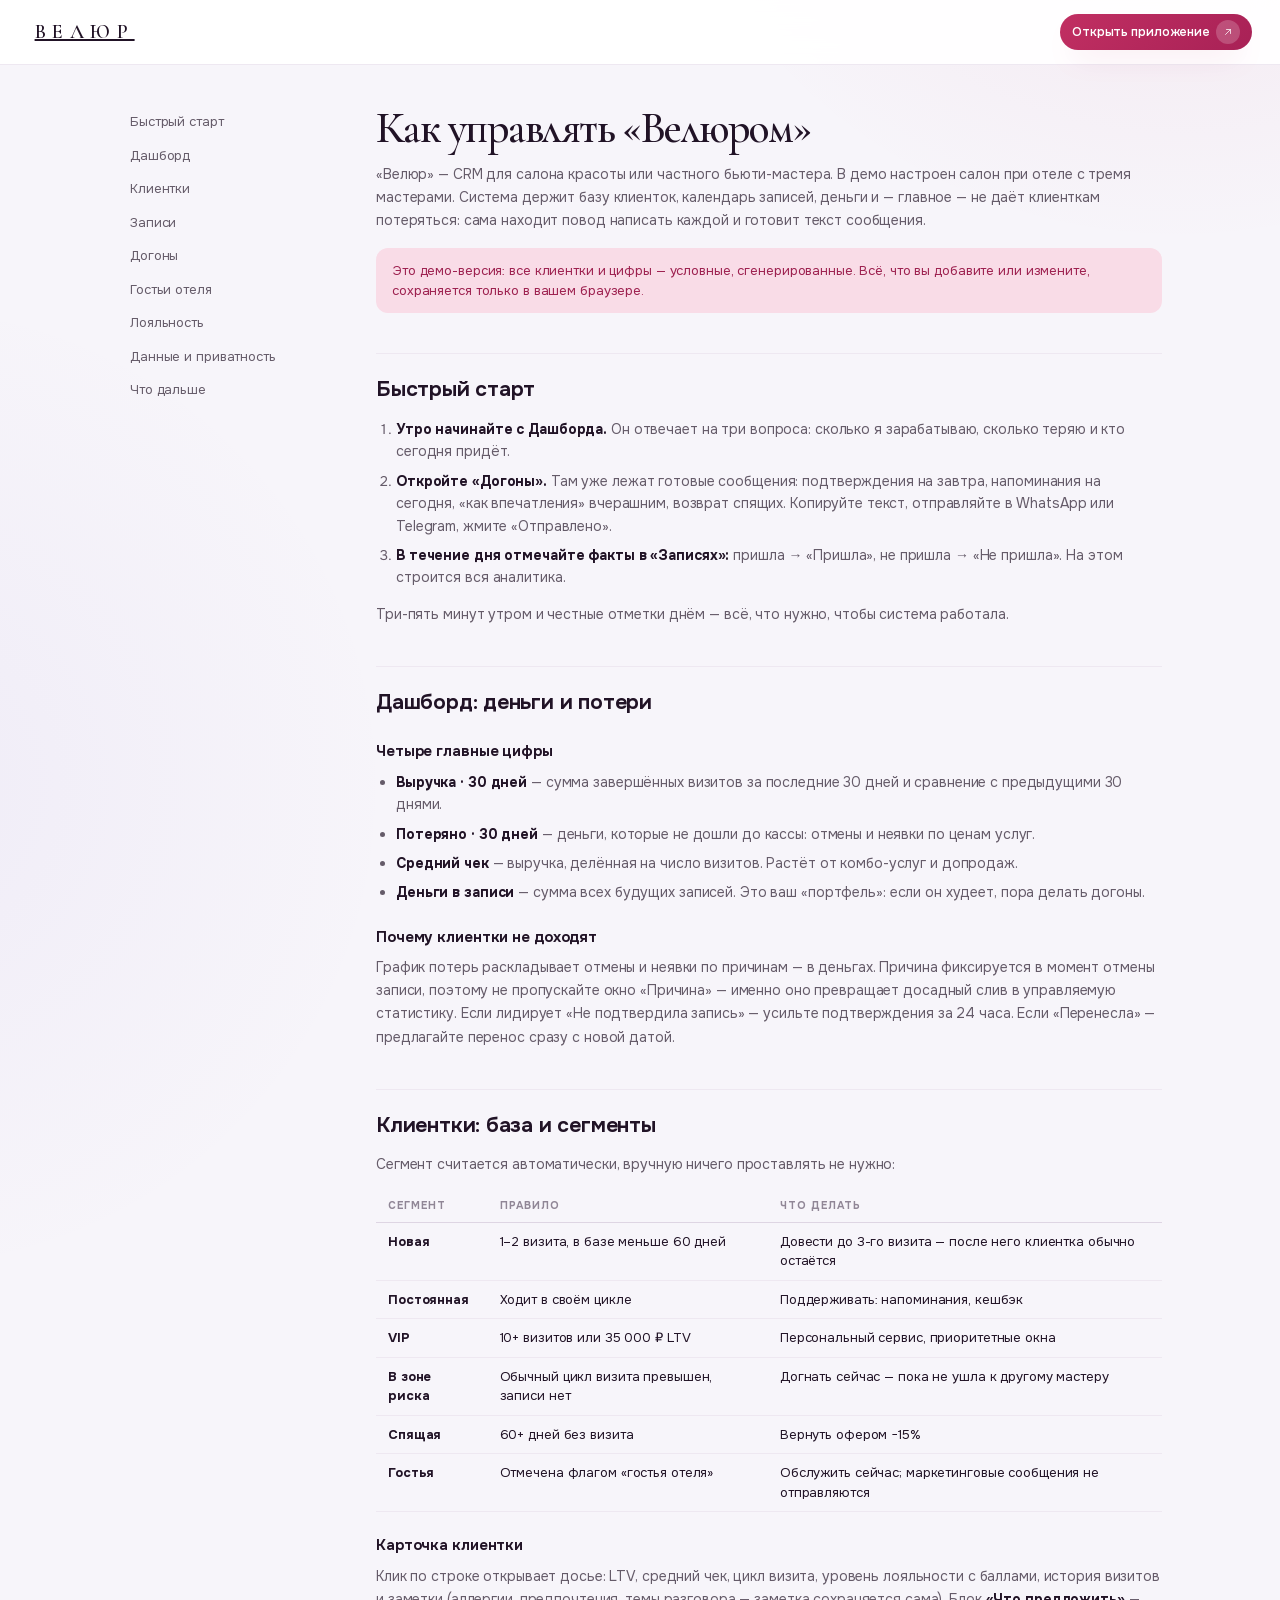
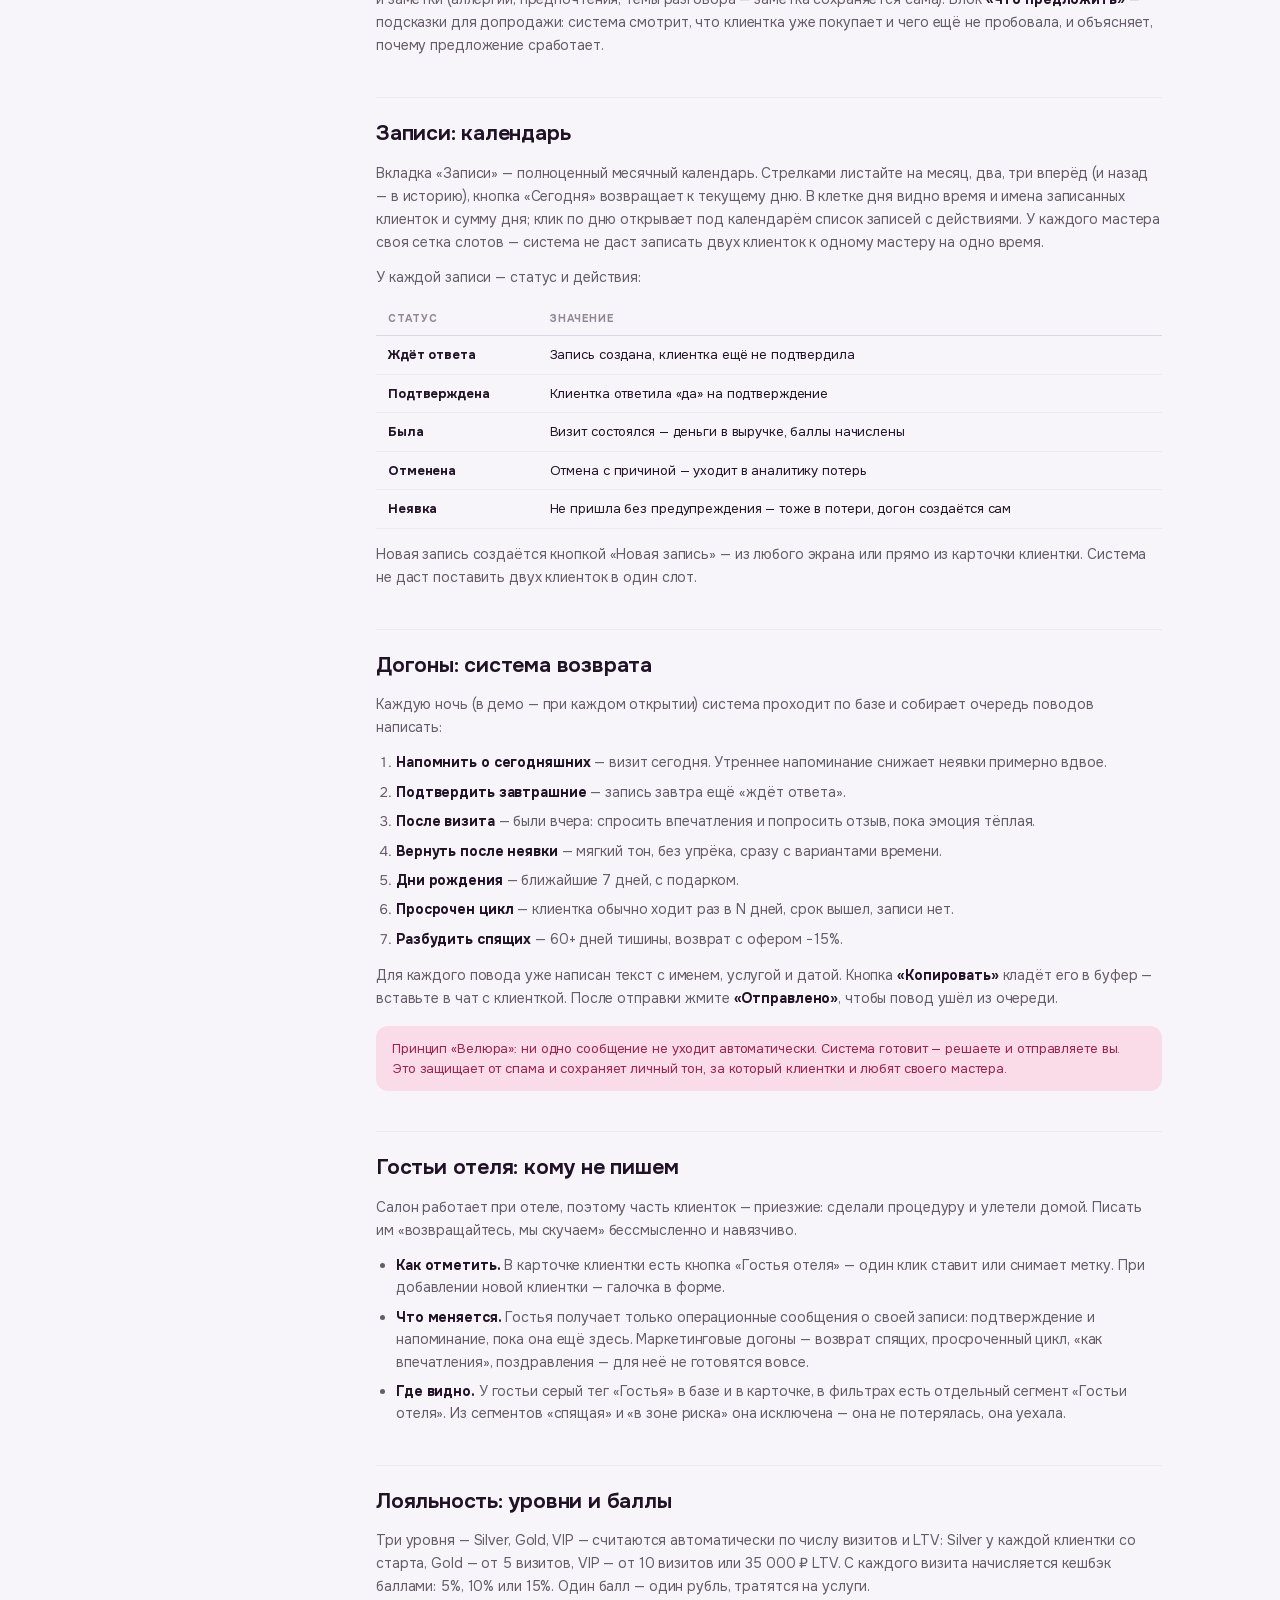
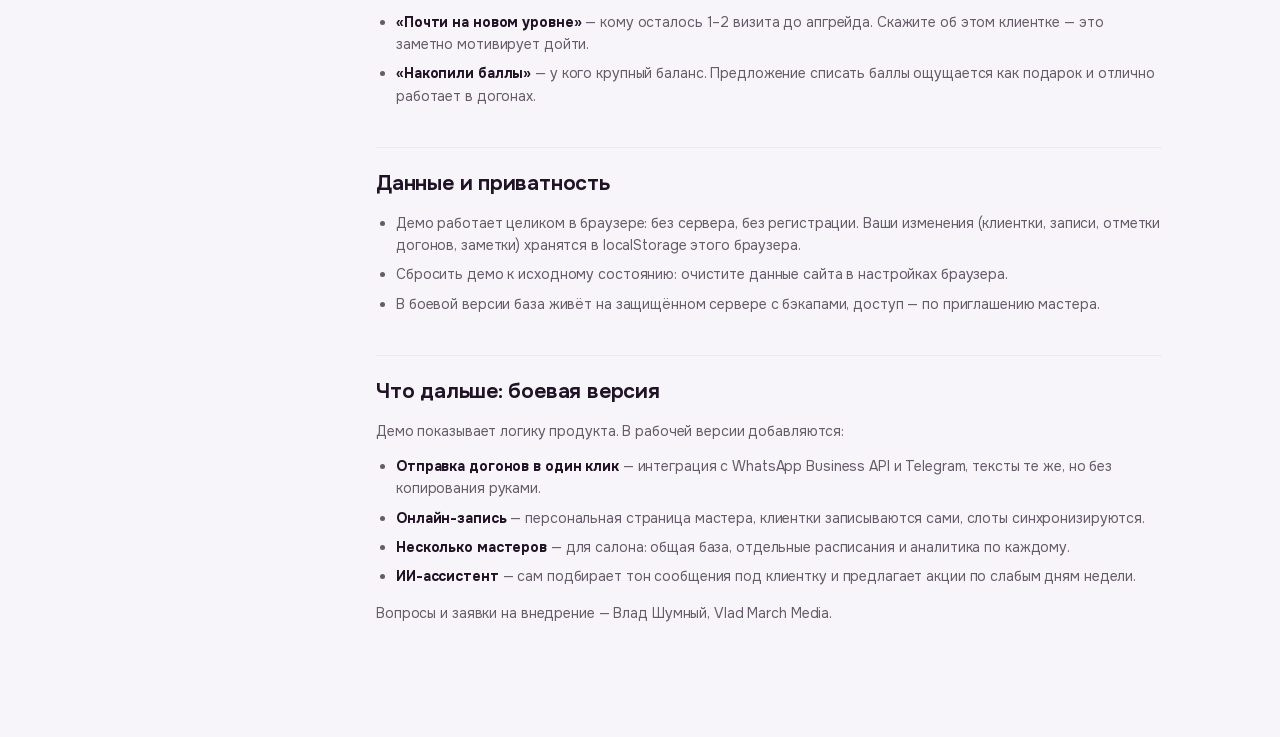
==== commit aeb29ca2: "Обновить дизайн CRM в премиальном стиле" ====
--- a/docs.html
+++ b/docs.html
@@ -6,7 +6,7 @@
   <title>Документация — ВЕЛЮР CRM</title>
   <meta name="description" content="Как управлять CRM «Велюр»: клиентки, записи, догоны, аналитика, лояльность.">
   <link rel="icon" href="data:image/svg+xml,%3Csvg xmlns='http://www.w3.org/2000/svg' viewBox='0 0 64 64'%3E%3Crect width='64' height='64' rx='14' fill='%232B1D12'/%3E%3Ctext x='32' y='45' font-family='Georgia,serif' font-size='36' fill='%23FBF3EA' text-anchor='middle'%3EВ%3C/text%3E%3C/svg%3E">
-  <link rel="stylesheet" href="styles.css">
+  <link rel="stylesheet" href="styles.css?v=20260715-3">
 </head>
 <body>
   <div class="docs-topbar">
--- a/styles.css
+++ b/styles.css
@@ -1,60 +1,65 @@
-/* ВЕЛЮР — дизайн-система v2.
-   Светлый салонный продукт по техкарте: белые поверхности, розовый акцент,
-   Inter (UI) + моноширинные цифры, сетка 8px, радиусы 8/12/16/24. */
+/* ВЕЛЮР — дизайн-система v3.
+   Светлая premium CRM: холодные поверхности, сливовый hero, ягодный акцент,
+   Onest (UI) + Cormorant Garamond (display), сетка 8px. */
 
 @import url('assets/fonts/fonts.css');
 
 :root {
   /* Поверхности */
-  --bg: #F6F4F3;
+  --bg: #F7F5FA;
   --canvas: #FFFFFF;
-  --wash: #FAF6F5;
-  --fog: #F1EDEB;
-  --ink: #221B19;
-  --ink-2: #6B605C;
-  --ink-3: #8C7F79;
-  --hairline: #ECE6E3;
-  --hairline-2: #E0D8D4;
+  --wash: #FBF9FC;
+  --fog: #F1ECF4;
+  --ink: #211326;
+  --ink-2: #655B69;
+  --ink-3: #908696;
+  --hairline: #EEE8F1;
+  --hairline-2: #DED5E3;
 
   /* Акценты */
-  --accent: #B5485C;
-  --accent-deep: #9C3B4E;
-  --accent-soft: #F7E3E7;
-  --accent-wash: #FBF2F4;
-  --gold: #A8871A;
-  --gold-soft: #F6EDD7;
-  --silver: #6E7684;
-  --silver-soft: #EEF0F3;
+  --accent: #C12F62;
+  --accent-deep: #9D204F;
+  --accent-soft: #F9DCE7;
+  --accent-wash: #FFF1F6;
+  --plum: #2B1233;
+  --plum-2: #4A1B54;
+  --coral: #FF7085;
+  --violet: #7154C7;
+  --gold: #AD7C1C;
+  --gold-soft: #F8EED8;
+  --silver: #6C7382;
+  --silver-soft: #EEF0F4;
 
   /* Статусы (зарезервированы, не для серий) */
-  --good: #1B8A5A;
-  --good-soft: #E3F1E8;
-  --warn: #A8791A;
-  --warn-soft: #F6EDD7;
-  --bad: #B23330;
-  --bad-soft: #F7E4E1;
-  --neutral-soft: #EFECEA;
+  --good: #18865C;
+  --good-soft: #E2F3EA;
+  --warn: #A77219;
+  --warn-soft: #F8EED8;
+  --bad: #C23A4F;
+  --bad-soft: #FBE4E8;
+  --neutral-soft: #F0EDF1;
 
   /* Категориальная палитра графиков (валидирована: CVD/контраст) */
-  --c1: #C9566B;
-  --c2: #8A5A9E;
-  --c3: #A8871A;
-  --c4: #4E68B8;
-  --c5: #1B8A5A;
+  --c1: #C12F62;
+  --c2: #7154C7;
+  --c3: #C1912F;
+  --c4: #416BC0;
+  --c5: #24966A;
 
   /* Тени */
-  --shadow-card: 0 0 0 1px rgba(34, 27, 25, 0.04), 0 8px 20px -10px rgba(34, 27, 25, 0.10);
-  --shadow-float: 0 0 0 1px rgba(34, 27, 25, 0.05), 0 24px 48px -16px rgba(34, 27, 25, 0.22);
+  --shadow-card: 0 1px 2px rgba(43, 18, 51, 0.03), 0 14px 34px -24px rgba(43, 18, 51, 0.26);
+  --shadow-float: 0 2px 4px rgba(43, 18, 51, 0.04), 0 28px 58px -24px rgba(43, 18, 51, 0.34);
 
   /* Радиусы */
-  --r-card: 16px;
-  --r-input: 10px;
+  --r-card: 19px;
+  --r-input: 12px;
   --r-chip: 999px;
 
   /* Шрифты */
-  --font-ui: 'Inter', -apple-system, sans-serif;
+  --font-ui: 'Onest', 'Inter', -apple-system, sans-serif;
+  --font-display: 'Cormorant Garamond', 'Georgia', serif;
   --font-brand: 'Cormorant Garamond', 'Georgia', serif;
-  --font-num: ui-monospace, 'SF Mono', SFMono-Regular, 'Menlo', 'Consolas', monospace;
+  --font-num: 'Onest', 'Inter', -apple-system, sans-serif;
 
   /* Motion */
   --dur-fast: 140ms;
@@ -74,7 +79,8 @@
   line-height: 1.5;
   color: var(--ink);
   background:
-    radial-gradient(circle at 92% -8%, rgba(181, 72, 92, 0.055), transparent 34rem),
+    radial-gradient(circle at 92% -8%, rgba(193, 47, 98, 0.10), transparent 35rem),
+    radial-gradient(circle at -8% 20%, rgba(113, 84, 199, 0.055), transparent 31rem),
     var(--bg);
   -webkit-font-smoothing: antialiased;
   letter-spacing: -0.008em;
@@ -92,13 +98,13 @@
 /* ==================== Топбар ==================== */
 .topbar {
   position: sticky; top: 0; z-index: 60;
-  background: rgba(255, 255, 255, 0.92);
-  backdrop-filter: blur(14px);
+  background: rgba(255, 255, 255, 0.90);
+  backdrop-filter: blur(18px);
   border-bottom: 1px solid var(--hairline);
-  box-shadow: 0 8px 28px -26px rgba(34, 27, 25, 0.6);
+  box-shadow: 0 12px 36px -30px rgba(43, 18, 51, 0.72);
 }
 .topbar-in {
-  max-width: 1360px; margin: 0 auto;
+  max-width: 1440px; margin: 0 auto;
   display: flex; align-items: center; gap: 20px;
   min-height: 64px;
   padding: 9px 24px;
@@ -106,8 +112,8 @@
 .brand { display: flex; flex-direction: column; line-height: 1; margin-right: 8px; text-decoration: none; }
 .brand-word {
   font-family: var(--font-brand);
-  font-size: 21px; font-weight: 600;
-  letter-spacing: 0.30em; text-indent: 0.30em;
+  font-size: 22px; font-weight: 600;
+  letter-spacing: 0.33em; text-indent: 0.33em;
 }
 .brand-sub { font-size: 8.5px; letter-spacing: 0.30em; text-indent: 0.30em; text-transform: uppercase; color: var(--ink-3); margin-top: 3px; }
 
@@ -115,8 +121,8 @@
 .nav-item {
   display: flex; align-items: center; gap: 8px;
   padding: 8px 13px;
-  border-radius: 10px;
-  font-size: 13.5px; font-weight: 500;
+  border-radius: 999px;
+  font-size: 13px; font-weight: 540;
   color: var(--ink-2);
   text-decoration: none;
   position: relative;
@@ -125,13 +131,10 @@
 }
 .nav-item svg { width: 17px; height: 17px; flex: 0 0 auto; }
 .nav-item:hover { background: var(--fog); color: var(--ink); }
-.nav-item.active { background: var(--accent-wash); color: var(--accent); }
-.topbar .nav-item.active::after {
-  content: '';
-  position: absolute; left: 50%; bottom: 3px;
-  width: 18px; height: 2px; border-radius: 99px;
-  background: var(--accent);
-  transform: translateX(-50%);
+.topbar .nav-item.active {
+  background: var(--plum);
+  color: #FFF9FC;
+  box-shadow: 0 10px 24px -14px rgba(43, 18, 51, 0.72);
 }
 .nav-item .nav-count {
   font-size: 10.5px; font-weight: 650;
@@ -151,19 +154,23 @@
 @keyframes sheen { 0%, 62% { transform: translateX(-110%); } 82%, 100% { transform: translateX(110%); } }
 
 .profile { display: flex; align-items: center; gap: 10px; }
+.profile .ava { display: inline-flex; align-items: center; justify-content: center; line-height: 1; }
 .profile b { display: block; font-size: 13px; font-weight: 600; line-height: 1.2; }
 .profile span { display: block; font-size: 11px; color: var(--ink-3); }
 
 /* ==================== Каркас ==================== */
-.main { max-width: 1360px; margin: 0 auto; padding: 26px 24px 70px; }
-.page-head { display: flex; align-items: flex-end; justify-content: space-between; gap: 16px; margin-bottom: 20px; }
-.page-title { font-size: 26px; font-weight: 650; letter-spacing: -0.02em; line-height: 1.15; }
+.main { max-width: 1440px; margin: 0 auto; padding: 30px 24px 74px; }
+.page-head { display: flex; align-items: flex-end; justify-content: space-between; gap: 18px; margin-bottom: 24px; }
+.page-title {
+  font-family: var(--font-display);
+  font-size: 38px; font-weight: 540; letter-spacing: -0.035em; line-height: 1;
+}
 .page-kicker {
   font-size: 11px; letter-spacing: 0.16em; text-transform: uppercase;
   color: var(--accent); font-weight: 650;
   margin-bottom: 6px;
 }
-.page-sub { color: var(--ink-2); margin-top: 6px; font-size: 13.5px; max-width: 64ch; }
+.page-sub { color: var(--ink-2); margin-top: 9px; font-size: 13.5px; max-width: 64ch; }
 .head-actions { display: flex; gap: 10px; align-items: center; flex: 0 0 auto; }
 
 /* ==================== Кнопки ==================== */
@@ -179,8 +186,12 @@
 }
 .btn > svg { width: 15px; height: 15px; flex: 0 0 auto; }
 .btn:active { transform: scale(0.97); }
-.btn-primary { background: var(--accent); color: #fff; padding-right: 7px; }
-.btn-primary:hover { background: var(--accent-deep); box-shadow: 0 10px 22px -10px rgba(181, 72, 92, 0.55); }
+.btn-primary {
+  background: linear-gradient(135deg, var(--accent) 0%, #A82156 100%);
+  color: #fff; padding: 10px 8px 10px 18px;
+  box-shadow: 0 14px 30px -17px rgba(193, 47, 98, 0.9);
+}
+.btn-primary:hover { background: linear-gradient(135deg, #D13970, var(--accent-deep)); box-shadow: 0 18px 32px -16px rgba(193, 47, 98, 0.72); }
 .btn-primary .btn-orb {
   width: 24px; height: 24px; border-radius: 50%;
   background: rgba(255, 255, 255, 0.2);
@@ -209,12 +220,12 @@
 /* ==================== Карточки / сетки ==================== */
 .card {
   background: var(--canvas);
-  border: 1px solid rgba(224, 216, 212, 0.72);
+  border: 1px solid rgba(222, 213, 227, 0.78);
   border-radius: var(--r-card);
   box-shadow: var(--shadow-card);
-  padding: 18px 20px;
-}
-.card-title { font-size: 14.5px; font-weight: 650; letter-spacing: -0.01em; display: flex; align-items: center; gap: 8px; }
+  padding: 20px 22px;
+}
+.card-title { font-size: 15px; font-weight: 650; letter-spacing: -0.02em; display: flex; align-items: center; gap: 8px; }
 .card-hint { font-size: 12px; color: var(--ink-3); margin-top: 2px; }
 .card-head { display: flex; align-items: flex-start; justify-content: space-between; gap: 12px; margin-bottom: 14px; }
 
@@ -238,7 +249,7 @@
 .stat .stat-label { font-size: 11.5px; letter-spacing: 0.1em; text-transform: uppercase; color: var(--ink-3); font-weight: 600; padding-right: 40px; }
 .stat .stat-value {
   font-family: var(--font-num);
-  font-size: 26px; font-weight: 600; line-height: 1.15;
+  font-size: 29px; font-weight: 560; line-height: 1.12;
   margin-top: 8px; letter-spacing: -0.03em;
   font-variant-numeric: tabular-nums;
 }
@@ -250,6 +261,79 @@
 .delta.up { color: var(--good); background: var(--good-soft); }
 .delta.down { color: var(--bad); background: var(--bad-soft); }
 .delta svg { width: 10px; height: 10px; }
+
+/* Дашборд: один эмоциональный hero и три операционные метрики. */
+.route-dashboard .page-kicker { display: none; }
+.route-dashboard .page-title { font-size: clamp(46px, 4.4vw, 64px); font-weight: 500; }
+.dashboard-kpis {
+  display: grid;
+  grid-template-columns: minmax(0, 1.65fr) minmax(0, 2.35fr);
+  gap: 14px;
+  margin-bottom: 14px;
+}
+.dashboard-kpi-rail { display: grid; grid-template-columns: repeat(3, minmax(0, 1fr)); gap: 12px; min-width: 0; }
+.dashboard-kpis > *, .dashboard-kpi-rail > * { min-width: 0; }
+.dashboard-kpi-rail .stat { min-height: 218px; overflow: hidden; }
+.dashboard-kpi-rail .stat .stat-value {
+  font-family: var(--font-display);
+  font-size: clamp(34px, 3vw, 45px);
+  font-weight: 520;
+}
+.dashboard-kpi-rail .stat .spark { position: absolute; left: 20px; right: 20px; bottom: 18px; }
+.revenue-hero {
+  min-height: 218px;
+  overflow: hidden;
+  color: #FFF9FC;
+  border: 0;
+  background:
+    radial-gradient(circle at 78% 52%, rgba(255, 112, 133, 0.18), transparent 9rem),
+    radial-gradient(circle at 8% 110%, rgba(113, 84, 199, 0.34), transparent 16rem),
+    linear-gradient(135deg, #27102F 0%, #35133D 58%, #4B1A54 100%);
+  box-shadow: 0 24px 48px -24px rgba(43, 18, 51, 0.82);
+}
+.revenue-hero::after {
+  content: '';
+  position: absolute; inset: 0;
+  background: linear-gradient(115deg, rgba(255,255,255,0.055), transparent 38%);
+  pointer-events: none;
+}
+.revenue-hero > * { position: relative; z-index: 2; }
+.revenue-hero .stat-label { color: rgba(255, 249, 252, 0.68); }
+.revenue-hero .stat-value {
+  font-family: var(--font-display);
+  font-size: clamp(48px, 4.4vw, 66px);
+  font-weight: 500;
+  letter-spacing: -0.045em;
+  margin-top: 12px;
+}
+.revenue-hero .stat-value small { font-family: var(--font-display); font-size: 0.64em; color: rgba(255,255,255,0.9); }
+.revenue-hero .stat-foot { color: rgba(255, 249, 252, 0.72); }
+.revenue-hero .stat-ico {
+  background: rgba(255,255,255,0.08);
+  color: rgba(255,255,255,0.88);
+  border: 1px solid rgba(255,255,255,0.12);
+}
+.revenue-hero .spark {
+  position: absolute; z-index: 1;
+  left: 22px; right: 42%; bottom: 18px;
+  filter: drop-shadow(0 0 9px rgba(255, 112, 133, 0.74));
+}
+.revenue-hero .spark svg { height: 52px; }
+.revenue-hero .delta.up { color: #64E3A7; background: rgba(33, 182, 119, 0.16); border: 1px solid rgba(100, 227, 167, 0.28); }
+.hero-journey {
+  position: absolute; z-index: 1;
+  top: 38px; right: 14px; bottom: 14px;
+  width: 46%;
+  color: rgba(255,255,255,0.76);
+  pointer-events: none;
+}
+.hero-journey svg { width: 100%; height: 100%; overflow: visible; }
+.hero-journey .journey-link { fill: none; stroke: rgba(255,255,255,0.26); stroke-width: 1.1; }
+.hero-journey .journey-dash { fill: none; stroke: rgba(255,112,133,0.34); stroke-width: 1.4; stroke-dasharray: 3 7; }
+.hero-journey .journey-hub { fill: rgba(193,47,98,0.15); stroke: var(--coral); stroke-width: 1.4; filter: drop-shadow(0 0 8px rgba(255,112,133,0.8)); }
+.hero-journey .journey-node { fill: rgba(255,255,255,0.07); stroke: rgba(255,255,255,0.22); }
+.hero-journey .journey-glyph { fill: none; stroke: rgba(255,255,255,0.82); stroke-width: 1.5; stroke-linecap: round; stroke-linejoin: round; }
+.hero-journey text { fill: rgba(255,255,255,0.92); font: 500 24px var(--font-display); }
 
 /* ==================== Чипы, теги, статусы ==================== */
 .chips { display: flex; gap: 7px; flex-wrap: wrap; }
@@ -403,28 +487,36 @@
   transition: box-shadow var(--dur-fast) var(--ease-standard), transform var(--dur-fast) var(--ease-standard);
   position: relative;
   overflow: hidden;
+  cursor: pointer;
 }
 .cal-cell:hover { box-shadow: var(--shadow-float); transform: translateY(-1px); }
 .cal-cell.other { background: transparent; box-shadow: none; opacity: 0.45; }
 .cal-cell.other:hover { transform: none; }
 .cal-cell.today .cal-num { background: var(--accent); color: #fff; }
 .cal-cell.selected { box-shadow: 0 0 0 2px var(--accent), var(--shadow-card); }
+.cal-day-select { position: absolute; inset: 0; z-index: 0; width: 100%; border-radius: inherit; }
 .cal-num {
   font-family: var(--font-num);
   font-size: 12px; font-weight: 600;
   width: 22px; height: 22px; border-radius: 7px;
   display: inline-flex; align-items: center; justify-content: center;
+  position: relative; z-index: 1; pointer-events: none;
 }
 .cal-evt {
+  position: relative; z-index: 2;
+  display: block; width: 100%; text-align: left;
   font-size: 10.5px; font-weight: 550;
   background: var(--accent-wash); color: var(--accent-deep);
   border-radius: 6px; padding: 2px 6px;
   white-space: nowrap; overflow: hidden; text-overflow: ellipsis;
   max-width: 100%;
 }
+.cal-evt:hover { background: var(--accent-soft); color: var(--accent-deep); }
 .cal-evt .t { font-family: var(--font-num); font-weight: 650; margin-right: 4px; }
-.cal-more { font-size: 10px; color: var(--ink-3); font-weight: 600; }
-.cal-sum { margin-top: auto; font-size: 9.5px; color: var(--ink-3); font-family: var(--font-num); }
+.cal-more { position: relative; z-index: 1; pointer-events: none; font-size: 10px; color: var(--ink-3); font-weight: 600; }
+.cal-dots { position: relative; z-index: 1; pointer-events: none; }
+.cal-sum { position: relative; z-index: 1; pointer-events: none; margin-top: auto; font-size: 9.5px; color: var(--ink-3); font-family: var(--font-num); }
+#day-appointments { scroll-margin-top: 84px; }
 
 /* ==================== Слоты дня ==================== */
 .slot-row {
@@ -433,6 +525,8 @@
   border-bottom: 1px solid var(--hairline);
 }
 .slot-row:last-child { border-bottom: 0; }
+.slot-row[data-act="open-appt"] { cursor: pointer; border-radius: 10px; transition: background var(--dur-fast) var(--ease-standard); }
+.slot-row[data-act="open-appt"]:hover { background: var(--wash); }
 .slot-time {
   font-family: var(--font-num);
   font-size: 15px; font-weight: 650;
@@ -608,6 +702,7 @@
 }
 .modal-veil.open { opacity: 1; pointer-events: auto; }
 .modal {
+  position: relative;
   width: min(440px, 100%);
   background: var(--bg);
   border-radius: 18px;
@@ -619,6 +714,22 @@
 }
 .modal-veil.open .modal { transform: translateY(0) scale(1); }
 .modal h3 { font-size: 18px; font-weight: 650; margin-bottom: 14px; letter-spacing: -0.01em; }
+.modal-close-x { position: absolute; top: 16px; right: 16px; }
+.appt-modal-head { display: flex; align-items: center; gap: 12px; padding-right: 38px; margin-bottom: 18px; }
+.appt-modal-person { flex: 1; min-width: 0; }
+.appt-modal-kicker { display: block; color: var(--accent); font-size: 10px; font-weight: 650; letter-spacing: 0.14em; text-transform: uppercase; margin-bottom: 2px; }
+.appt-modal-head h3 { margin: 0; font-size: 19px; }
+.appt-modal-head p { color: var(--ink-3); font-size: 12px; margin-top: 2px; }
+.appt-detail-grid { display: grid; grid-template-columns: 1fr 1fr; gap: 9px; }
+.appt-detail { background: var(--canvas); border-radius: 12px; padding: 11px 13px; box-shadow: var(--shadow-card); min-width: 0; }
+.appt-detail.wide { grid-column: 1 / -1; }
+.appt-detail > span, .appt-reason > span { display: block; color: var(--ink-3); font-size: 10.5px; font-weight: 600; margin-bottom: 3px; }
+.appt-detail b { display: block; font-size: 13.5px; font-weight: 650; overflow-wrap: anywhere; }
+.appt-detail small { display: block; color: var(--ink-3); font-size: 11px; margin-top: 2px; }
+.appt-reason { margin-top: 10px; padding: 11px 13px; border-radius: 12px; background: var(--accent-wash); }
+.appt-reason p { color: var(--ink-2); font-size: 12.5px; line-height: 1.5; }
+.appt-modal-foot { flex-wrap: wrap; }
+.appt-modal-spacer { flex: 1; }
 .field { margin-bottom: 12px; }
 .field label { display: block; font-size: 11.5px; font-weight: 600; color: var(--ink-2); margin-bottom: 5px; letter-spacing: 0.03em; }
 .field input, .field select, .field textarea {
@@ -742,16 +853,16 @@
 }
 .docs-toc a:hover { background: var(--fog); color: var(--ink); }
 .docs-body { flex: 1; min-width: 0; }
-.docs-body h1 { font-size: 32px; font-weight: 700; letter-spacing: -0.02em; line-height: 1.12; margin-bottom: 12px; }
+.docs-body h1 { font-family: var(--font-display); font-size: 44px; font-weight: 540; letter-spacing: -0.035em; line-height: 1.05; margin-bottom: 12px; }
 .docs-body h2 {
   font-size: 21px; font-weight: 650; letter-spacing: -0.01em;
   margin: 40px 0 12px; padding-top: 20px;
   border-top: 1px solid var(--hairline);
 }
 .docs-body h3 { font-size: 15px; font-weight: 650; margin: 22px 0 8px; }
-.docs-body p { margin-bottom: 12px; color: #4A403C; font-size: 14px; line-height: 1.65; }
+.docs-body p { margin-bottom: 12px; color: var(--ink-2); font-size: 14px; line-height: 1.65; }
 .docs-body ul, .docs-body ol { margin: 0 0 14px 20px; }
-.docs-body li { margin-bottom: 7px; color: #4A403C; line-height: 1.6; }
+.docs-body li { margin-bottom: 7px; color: var(--ink-2); line-height: 1.6; }
 .docs-body li b, .docs-body p b { color: var(--ink); }
 .docs-body .doc-note {
   background: var(--accent-soft); border-radius: 12px; padding: 13px 16px;
@@ -771,6 +882,8 @@
 /* ==================== Адаптив ==================== */
 @media (max-width: 1180px) {
   .grid-stats { grid-template-columns: repeat(2, minmax(0, 1fr)); }
+  .dashboard-kpis { grid-template-columns: minmax(0, 1fr); }
+  .dashboard-kpi-rail { grid-template-columns: repeat(3, minmax(0, 1fr)); }
   .grid-2, .grid-2b { grid-template-columns: minmax(0, 1fr); }
   .ret-grid { grid-template-columns: 1fr; }
   .tier-grid { grid-template-columns: 1fr; }
@@ -792,12 +905,14 @@
     padding: 6px 6px calc(6px + env(safe-area-inset-bottom));
     border-top: 1px solid var(--hairline);
     background: rgba(255, 255, 255, 0.94);
-    backdrop-filter: blur(14px);
+    backdrop-filter: blur(18px);
+    box-shadow: 0 -18px 40px -34px rgba(43, 18, 51, 0.72);
   }
   .bottom-nav .nav-item { flex-direction: column; gap: 3px; font-size: 9.5px; padding: 5px 7px; border-radius: 10px; }
+  .bottom-nav .nav-item.active { background: var(--accent-wash); color: var(--accent); }
   .bottom-nav .nav-item .nav-count { position: absolute; top: 0; right: 2px; min-width: 15px; height: 15px; font-size: 9px; }
   .main { padding: 20px 14px 100px; }
-  .page-title { font-size: 22px; }
+  .page-title { font-size: 32px; }
   .page-head { flex-direction: column; align-items: flex-start; margin-bottom: 16px; }
   .head-actions { width: 100%; }
   .head-actions .searchbox { flex: 1; }
@@ -805,6 +920,32 @@
   .grid-stats, .grid-stats.grid-3 { grid-template-columns: repeat(2, minmax(0, 1fr)); gap: 10px; }
   .stat .stat-value { font-size: 21px; }
   .stat .stat-ico { width: 28px; height: 28px; top: 13px; right: 13px; }
+  .route-dashboard .page-head {
+    display: grid;
+    grid-template-columns: minmax(0, 1fr) auto;
+    align-items: center;
+    gap: 10px;
+    margin-bottom: 20px;
+  }
+  .route-dashboard .page-title { font-size: clamp(38px, 10.5vw, 48px); line-height: 0.96; }
+  .route-dashboard .page-sub { max-width: 225px; font-size: 12.2px; line-height: 1.45; }
+  .route-dashboard .head-actions { width: auto; }
+  .route-dashboard .btn-primary { font-size: 12px; padding: 9px 7px 9px 14px; }
+  .dashboard-kpis { gap: 10px; margin-bottom: 10px; }
+  .revenue-hero { min-height: 254px; padding: 20px; }
+  .revenue-hero .stat-value { font-size: clamp(48px, 15vw, 62px); }
+  .revenue-hero .spark { left: 20px; right: 36%; bottom: 17px; }
+  .revenue-hero .spark svg { height: 62px; }
+  .hero-journey { width: 47%; right: 8px; top: 68px; }
+  .dashboard-kpi-rail { gap: 8px; }
+  .dashboard-kpi-rail .stat { min-height: 210px; padding: 14px 12px; }
+  .dashboard-kpi-rail .stat .stat-label { font-size: 9.5px; line-height: 1.25; padding-right: 25px; }
+  .dashboard-kpi-rail .stat .stat-value { font-size: clamp(27px, 4.8vw, 38px); margin-top: 12px; white-space: nowrap; }
+  .dashboard-kpi-rail .stat .stat-value small { font-size: 12px; }
+  .dashboard-kpi-rail .stat .stat-foot { font-size: 9.8px; line-height: 1.35; }
+  .dashboard-kpi-rail .stat .stat-ico { width: 24px; height: 24px; top: 10px; right: 10px; }
+  .dashboard-kpi-rail .stat .stat-ico svg { width: 13px; height: 13px; }
+  .dashboard-kpi-rail .stat .spark { left: 12px; right: 12px; bottom: 13px; }
   .searchbox { min-width: 0; width: 100%; }
   .client-filters {
     flex-wrap: nowrap; overflow-x: auto;
@@ -840,7 +981,7 @@
     width: 100%;
     padding: 0 16px calc(34px + env(safe-area-inset-bottom));
     background:
-      radial-gradient(circle at 100% 0, rgba(181, 72, 92, 0.06), transparent 22rem),
+      radial-gradient(circle at 100% 0, rgba(193, 47, 98, 0.08), transparent 22rem),
       var(--bg);
     scroll-padding-top: 116px;
   }
@@ -865,7 +1006,7 @@
     position: sticky; top: calc(53px + env(safe-area-inset-top)); z-index: 4;
     display: grid; grid-template-columns: repeat(3, 1fr);
     margin: 14px 0 4px; padding: 4px;
-    background: rgba(241, 237, 235, 0.94);
+    background: rgba(241, 236, 244, 0.94);
     border: 1px solid var(--hairline);
     border-radius: 12px;
     backdrop-filter: blur(12px);
@@ -891,6 +1032,19 @@
 }
 @media (max-width: 380px) {
   .main { padding-left: 12px; padding-right: 12px; }
+  .route-dashboard .page-head { grid-template-columns: minmax(0, 1fr); }
+  .route-dashboard .page-sub { max-width: none; }
+  .route-dashboard .head-actions { width: 100%; }
+  .route-dashboard .btn-primary { width: 100%; justify-content: center; }
+  .dashboard-kpi-rail {
+    grid-template-columns: repeat(3, 158px);
+    overflow-x: auto;
+    margin: 0 -12px;
+    padding: 0 12px 5px;
+    scrollbar-width: none;
+    -webkit-overflow-scrolling: touch;
+  }
+  .dashboard-kpi-rail::-webkit-scrollbar { display: none; }
   .client-filters { margin-left: -12px; margin-right: -12px; padding-left: 12px; padding-right: 12px; }
   .bottom-nav .nav-item { padding-left: 4px; padding-right: 4px; font-size: 9px; }
   .profile b { max-width: 125px; }
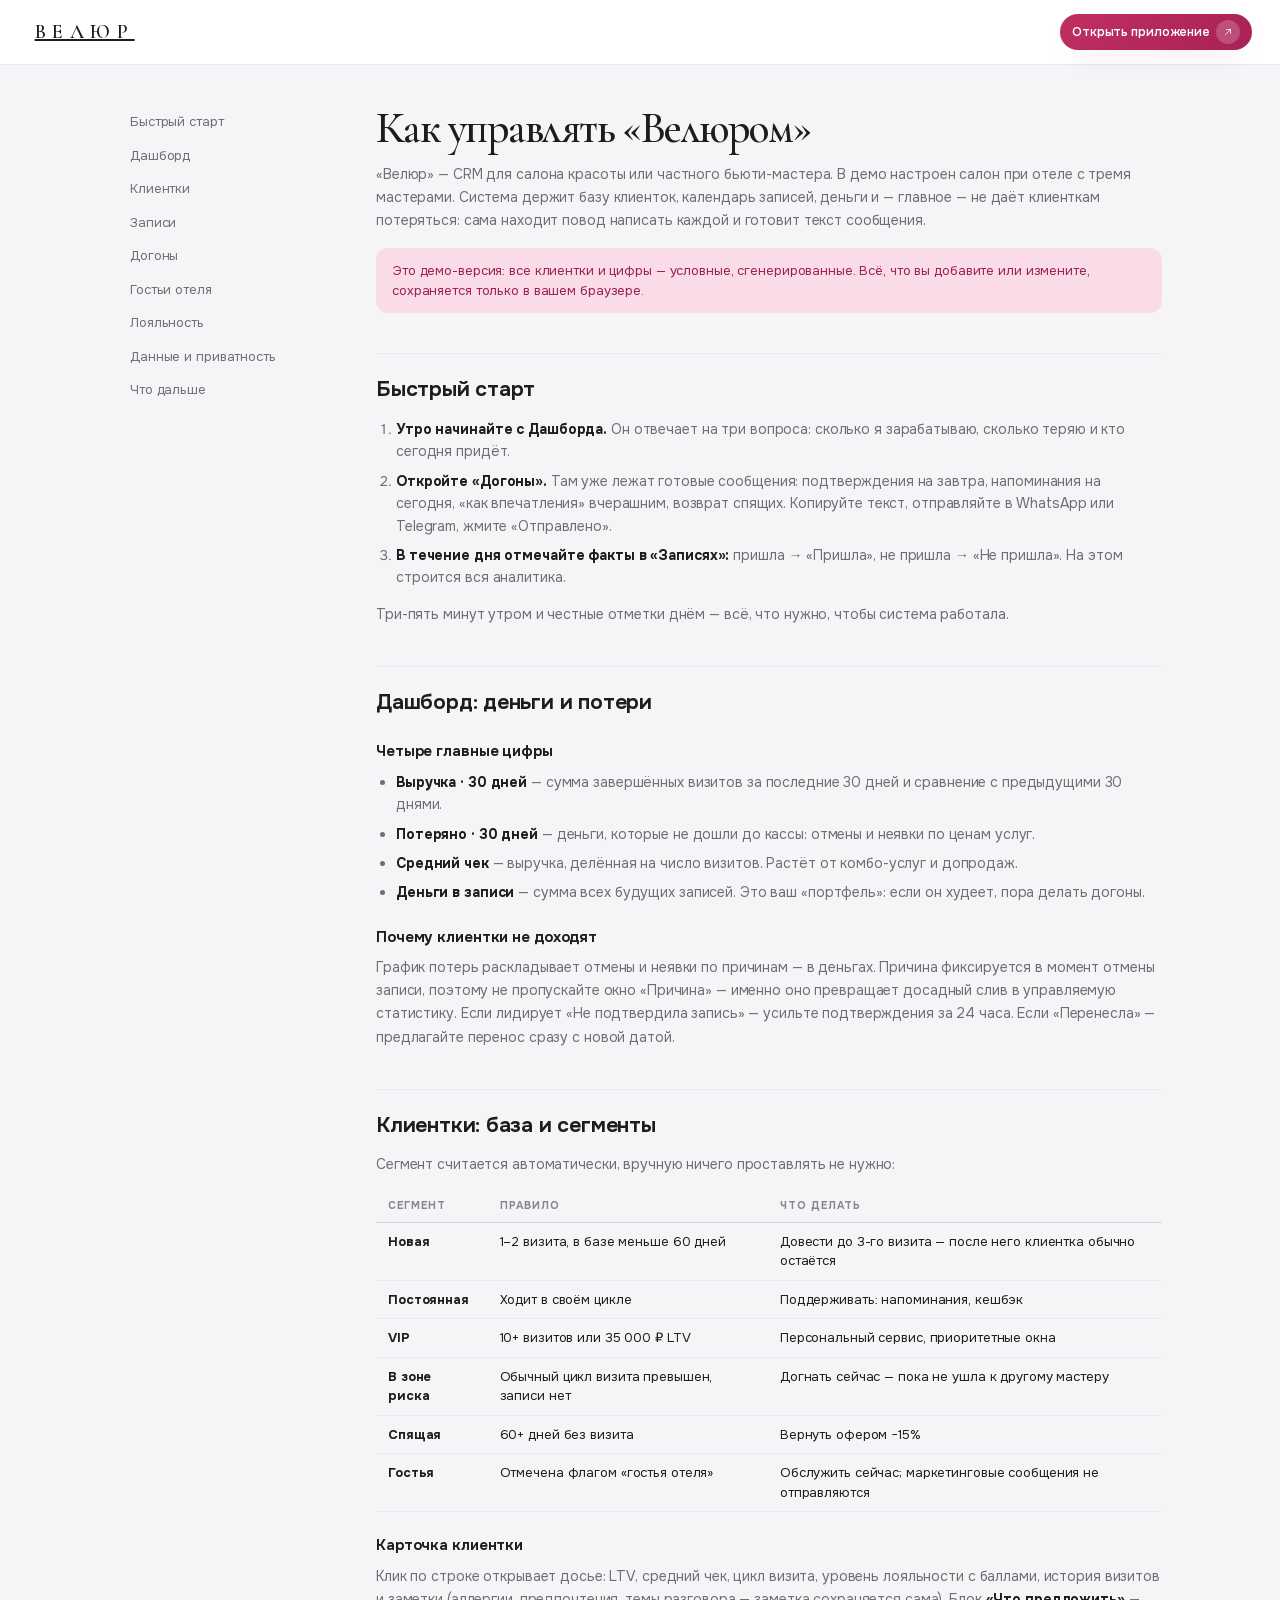
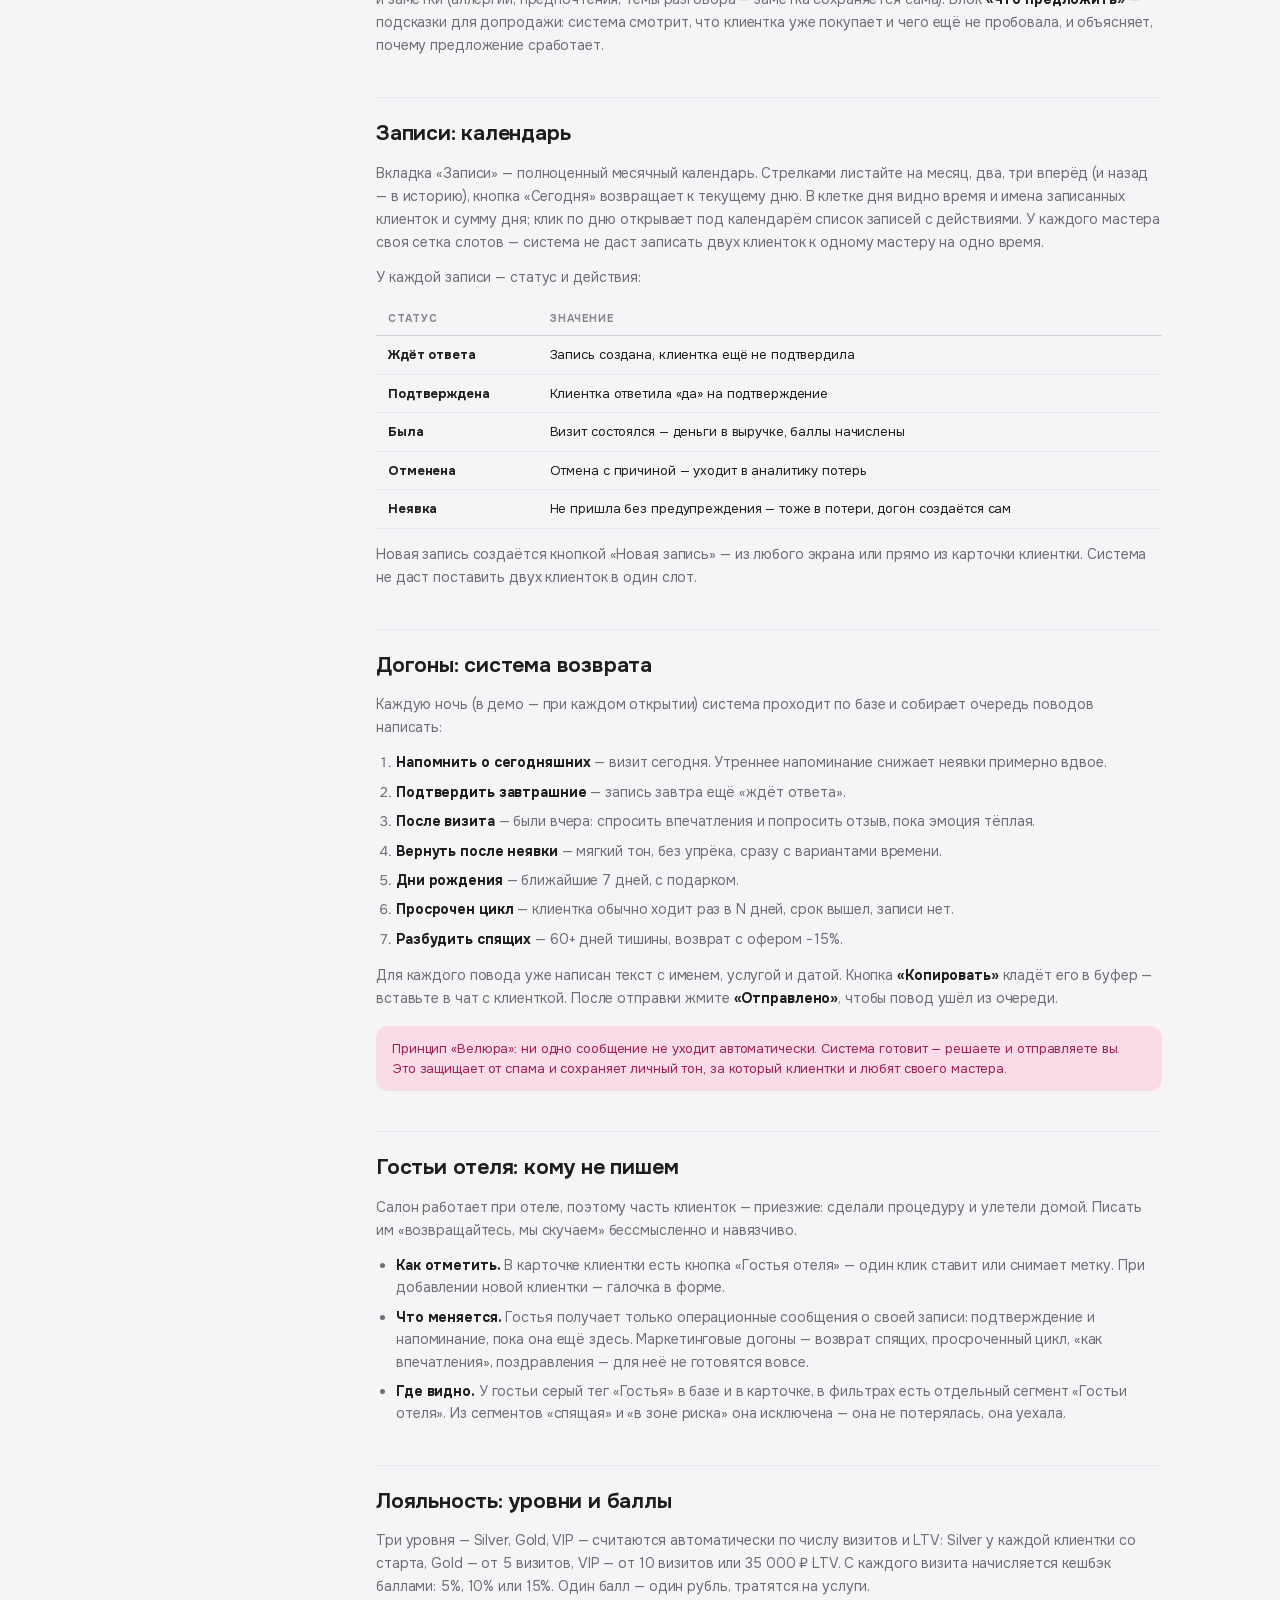
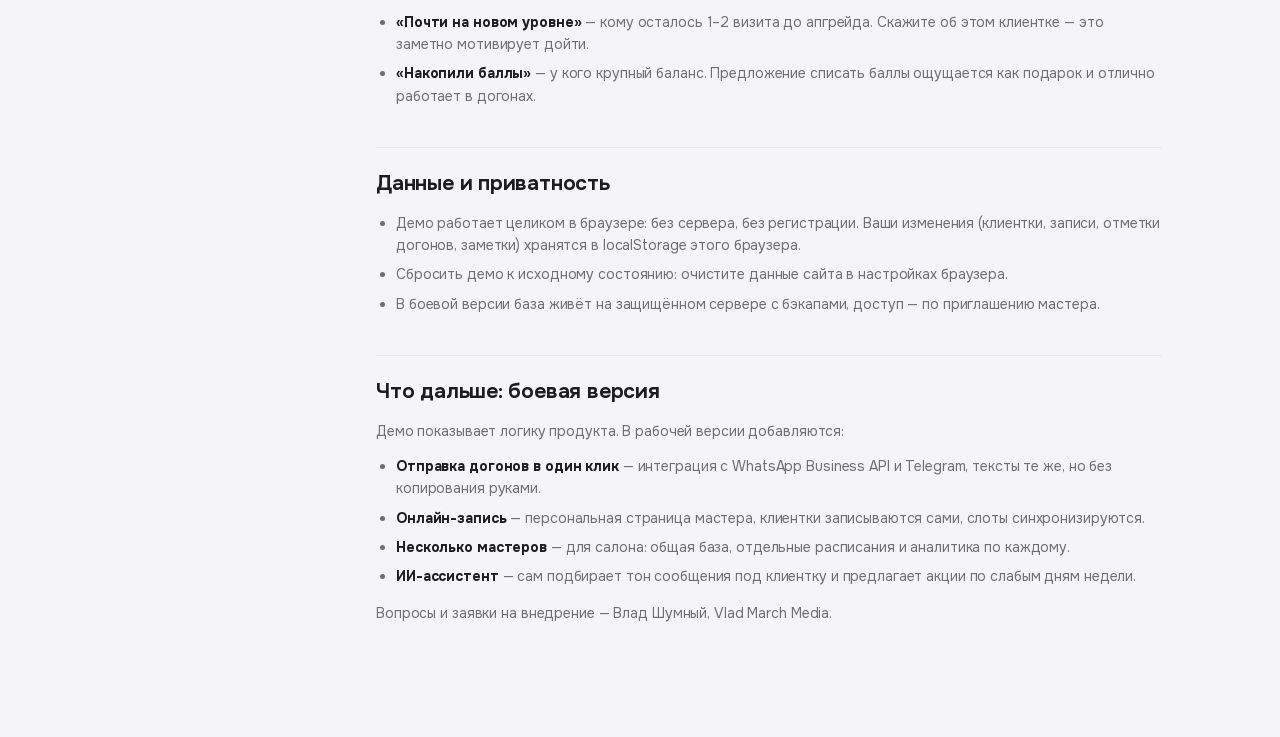
==== commit 9a4c0010: "Очистить светлую палитру интерфейса" ====
--- a/docs.html
+++ b/docs.html
@@ -6,7 +6,7 @@
   <title>Документация — ВЕЛЮР CRM</title>
   <meta name="description" content="Как управлять CRM «Велюр»: клиентки, записи, догоны, аналитика, лояльность.">
   <link rel="icon" href="data:image/svg+xml,%3Csvg xmlns='http://www.w3.org/2000/svg' viewBox='0 0 64 64'%3E%3Crect width='64' height='64' rx='14' fill='%232B1D12'/%3E%3Ctext x='32' y='45' font-family='Georgia,serif' font-size='36' fill='%23FBF3EA' text-anchor='middle'%3EВ%3C/text%3E%3C/svg%3E">
-  <link rel="stylesheet" href="styles.css?v=20260715-3">
+  <link rel="stylesheet" href="styles.css?v=20260715-6">
 </head>
 <body>
   <div class="docs-topbar">
--- a/styles.css
+++ b/styles.css
@@ -1,20 +1,20 @@
-/* ВЕЛЮР — дизайн-система v3.
-   Светлая premium CRM: холодные поверхности, сливовый hero, ягодный акцент,
+/* ВЕЛЮР — дизайн-система v4.
+   Светлая premium CRM: нейтральные поверхности, сливовый hero, ягодный акцент,
    Onest (UI) + Cormorant Garamond (display), сетка 8px. */
 
 @import url('assets/fonts/fonts.css');
 
 :root {
   /* Поверхности */
-  --bg: #F7F5FA;
+  --bg: #F5F5F7;
   --canvas: #FFFFFF;
-  --wash: #FBF9FC;
-  --fog: #F1ECF4;
-  --ink: #211326;
-  --ink-2: #655B69;
-  --ink-3: #908696;
-  --hairline: #EEE8F1;
-  --hairline-2: #DED5E3;
+  --wash: #FAFAFB;
+  --fog: #F0F0F2;
+  --ink: #1D1D1F;
+  --ink-2: #6E6E73;
+  --ink-3: #86868B;
+  --hairline: #E8E8ED;
+  --hairline-2: #D2D2D7;
 
   /* Акценты */
   --accent: #C12F62;
@@ -28,7 +28,7 @@
   --gold: #AD7C1C;
   --gold-soft: #F8EED8;
   --silver: #6C7382;
-  --silver-soft: #EEF0F4;
+  --silver-soft: #F1F1F4;
 
   /* Статусы (зарезервированы, не для серий) */
   --good: #18865C;
@@ -37,7 +37,7 @@
   --warn-soft: #F8EED8;
   --bad: #C23A4F;
   --bad-soft: #FBE4E8;
-  --neutral-soft: #F0EDF1;
+  --neutral-soft: #F2F2F4;
 
   /* Категориальная палитра графиков (валидирована: CVD/контраст) */
   --c1: #C12F62;
@@ -47,8 +47,8 @@
   --c5: #24966A;
 
   /* Тени */
-  --shadow-card: 0 1px 2px rgba(43, 18, 51, 0.03), 0 14px 34px -24px rgba(43, 18, 51, 0.26);
-  --shadow-float: 0 2px 4px rgba(43, 18, 51, 0.04), 0 28px 58px -24px rgba(43, 18, 51, 0.34);
+  --shadow-card: 0 1px 2px rgba(0, 0, 0, 0.025), 0 10px 28px rgba(0, 0, 0, 0.045);
+  --shadow-float: 0 2px 5px rgba(0, 0, 0, 0.035), 0 24px 56px rgba(0, 0, 0, 0.12);
 
   /* Радиусы */
   --r-card: 19px;
@@ -78,10 +78,7 @@
   font-size: 14px;
   line-height: 1.5;
   color: var(--ink);
-  background:
-    radial-gradient(circle at 92% -8%, rgba(193, 47, 98, 0.10), transparent 35rem),
-    radial-gradient(circle at -8% 20%, rgba(113, 84, 199, 0.055), transparent 31rem),
-    var(--bg);
+  background: var(--bg);
   -webkit-font-smoothing: antialiased;
   letter-spacing: -0.008em;
 }
@@ -101,7 +98,7 @@
   background: rgba(255, 255, 255, 0.90);
   backdrop-filter: blur(18px);
   border-bottom: 1px solid var(--hairline);
-  box-shadow: 0 12px 36px -30px rgba(43, 18, 51, 0.72);
+  box-shadow: 0 1px 0 rgba(0, 0, 0, 0.025);
 }
 .topbar-in {
   max-width: 1440px; margin: 0 auto;
@@ -220,7 +217,7 @@
 /* ==================== Карточки / сетки ==================== */
 .card {
   background: var(--canvas);
-  border: 1px solid rgba(222, 213, 227, 0.78);
+  border: 1px solid rgba(0, 0, 0, 0.06);
   border-radius: var(--r-card);
   box-shadow: var(--shadow-card);
   padding: 20px 22px;
@@ -249,11 +246,12 @@
 .stat .stat-label { font-size: 11.5px; letter-spacing: 0.1em; text-transform: uppercase; color: var(--ink-3); font-weight: 600; padding-right: 40px; }
 .stat .stat-value {
   font-family: var(--font-num);
-  font-size: 29px; font-weight: 560; line-height: 1.12;
-  margin-top: 8px; letter-spacing: -0.03em;
-  font-variant-numeric: tabular-nums;
-}
-.stat .stat-value small { font-size: 15px; color: var(--ink-2); font-weight: 500; }
+  font-size: 29px; font-weight: 650; line-height: 1.08;
+  margin-top: 8px; letter-spacing: -0.045em;
+  font-variant-numeric: tabular-nums lining-nums;
+  font-feature-settings: 'tnum' 1, 'lnum' 1;
+}
+.stat .stat-value small { font-size: 15px; color: var(--ink-2); font-weight: 600; letter-spacing: -0.02em; }
 .stat .stat-foot { margin-top: 6px; font-size: 12px; color: var(--ink-2); display: flex; align-items: center; gap: 6px; flex-wrap: wrap; }
 .stat .spark { margin-top: 10px; }
 .stat .spark svg { display: block; width: 100%; height: 34px; }
@@ -275,9 +273,12 @@
 .dashboard-kpis > *, .dashboard-kpi-rail > * { min-width: 0; }
 .dashboard-kpi-rail .stat { min-height: 218px; overflow: hidden; }
 .dashboard-kpi-rail .stat .stat-value {
-  font-family: var(--font-display);
-  font-size: clamp(34px, 3vw, 45px);
-  font-weight: 520;
+  font-family: var(--font-num);
+  font-size: clamp(34px, 2.7vw, 41px);
+  font-weight: 650;
+  line-height: 1;
+  letter-spacing: -0.055em;
+  font-variant-numeric: tabular-nums lining-nums;
 }
 .dashboard-kpi-rail .stat .spark { position: absolute; left: 20px; right: 20px; bottom: 18px; }
 .revenue-hero {
@@ -300,13 +301,21 @@
 .revenue-hero > * { position: relative; z-index: 2; }
 .revenue-hero .stat-label { color: rgba(255, 249, 252, 0.68); }
 .revenue-hero .stat-value {
-  font-family: var(--font-display);
-  font-size: clamp(48px, 4.4vw, 66px);
-  font-weight: 500;
-  letter-spacing: -0.045em;
+  font-family: var(--font-num);
+  font-size: clamp(48px, 4vw, 60px);
+  font-weight: 650;
+  line-height: 1;
+  letter-spacing: -0.06em;
+  font-variant-numeric: tabular-nums lining-nums;
   margin-top: 12px;
 }
-.revenue-hero .stat-value small { font-family: var(--font-display); font-size: 0.64em; color: rgba(255,255,255,0.9); }
+.revenue-hero .stat-value small {
+  font-family: var(--font-num);
+  font-size: 0.46em;
+  font-weight: 600;
+  letter-spacing: -0.02em;
+  color: rgba(255,255,255,0.9);
+}
 .revenue-hero .stat-foot { color: rgba(255, 249, 252, 0.72); }
 .revenue-hero .stat-ico {
   background: rgba(255,255,255,0.08);
@@ -333,7 +342,7 @@
 .hero-journey .journey-hub { fill: rgba(193,47,98,0.15); stroke: var(--coral); stroke-width: 1.4; filter: drop-shadow(0 0 8px rgba(255,112,133,0.8)); }
 .hero-journey .journey-node { fill: rgba(255,255,255,0.07); stroke: rgba(255,255,255,0.22); }
 .hero-journey .journey-glyph { fill: none; stroke: rgba(255,255,255,0.82); stroke-width: 1.5; stroke-linecap: round; stroke-linejoin: round; }
-.hero-journey text { fill: rgba(255,255,255,0.92); font: 500 24px var(--font-display); }
+.hero-journey text { fill: rgba(255,255,255,0.92); font: 650 20px var(--font-num); }
 
 /* ==================== Чипы, теги, статусы ==================== */
 .chips { display: flex; gap: 7px; flex-wrap: wrap; }
@@ -906,7 +915,7 @@
     border-top: 1px solid var(--hairline);
     background: rgba(255, 255, 255, 0.94);
     backdrop-filter: blur(18px);
-    box-shadow: 0 -18px 40px -34px rgba(43, 18, 51, 0.72);
+    box-shadow: 0 -12px 32px -26px rgba(0, 0, 0, 0.22);
   }
   .bottom-nav .nav-item { flex-direction: column; gap: 3px; font-size: 9.5px; padding: 5px 7px; border-radius: 10px; }
   .bottom-nav .nav-item.active { background: var(--accent-wash); color: var(--accent); }
@@ -933,14 +942,14 @@
   .route-dashboard .btn-primary { font-size: 12px; padding: 9px 7px 9px 14px; }
   .dashboard-kpis { gap: 10px; margin-bottom: 10px; }
   .revenue-hero { min-height: 254px; padding: 20px; }
-  .revenue-hero .stat-value { font-size: clamp(48px, 15vw, 62px); }
+  .revenue-hero .stat-value { font-size: clamp(46px, 13vw, 56px); }
   .revenue-hero .spark { left: 20px; right: 36%; bottom: 17px; }
   .revenue-hero .spark svg { height: 62px; }
   .hero-journey { width: 47%; right: 8px; top: 68px; }
   .dashboard-kpi-rail { gap: 8px; }
   .dashboard-kpi-rail .stat { min-height: 210px; padding: 14px 12px; }
   .dashboard-kpi-rail .stat .stat-label { font-size: 9.5px; line-height: 1.25; padding-right: 25px; }
-  .dashboard-kpi-rail .stat .stat-value { font-size: clamp(27px, 4.8vw, 38px); margin-top: 12px; white-space: nowrap; }
+  .dashboard-kpi-rail .stat .stat-value { font-size: clamp(20px, 5.6vw, 34px); margin-top: 12px; white-space: nowrap; }
   .dashboard-kpi-rail .stat .stat-value small { font-size: 12px; }
   .dashboard-kpi-rail .stat .stat-foot { font-size: 9.8px; line-height: 1.35; }
   .dashboard-kpi-rail .stat .stat-ico { width: 24px; height: 24px; top: 10px; right: 10px; }
@@ -980,9 +989,7 @@
   .sheet {
     width: 100%;
     padding: 0 16px calc(34px + env(safe-area-inset-bottom));
-    background:
-      radial-gradient(circle at 100% 0, rgba(193, 47, 98, 0.08), transparent 22rem),
-      var(--bg);
+    background: var(--bg);
     scroll-padding-top: 116px;
   }
   .sheet > .sheet-close { display: none; }
@@ -1006,7 +1013,7 @@
     position: sticky; top: calc(53px + env(safe-area-inset-top)); z-index: 4;
     display: grid; grid-template-columns: repeat(3, 1fr);
     margin: 14px 0 4px; padding: 4px;
-    background: rgba(241, 236, 244, 0.94);
+    background: rgba(239, 239, 244, 0.94);
     border: 1px solid var(--hairline);
     border-radius: 12px;
     backdrop-filter: blur(12px);
